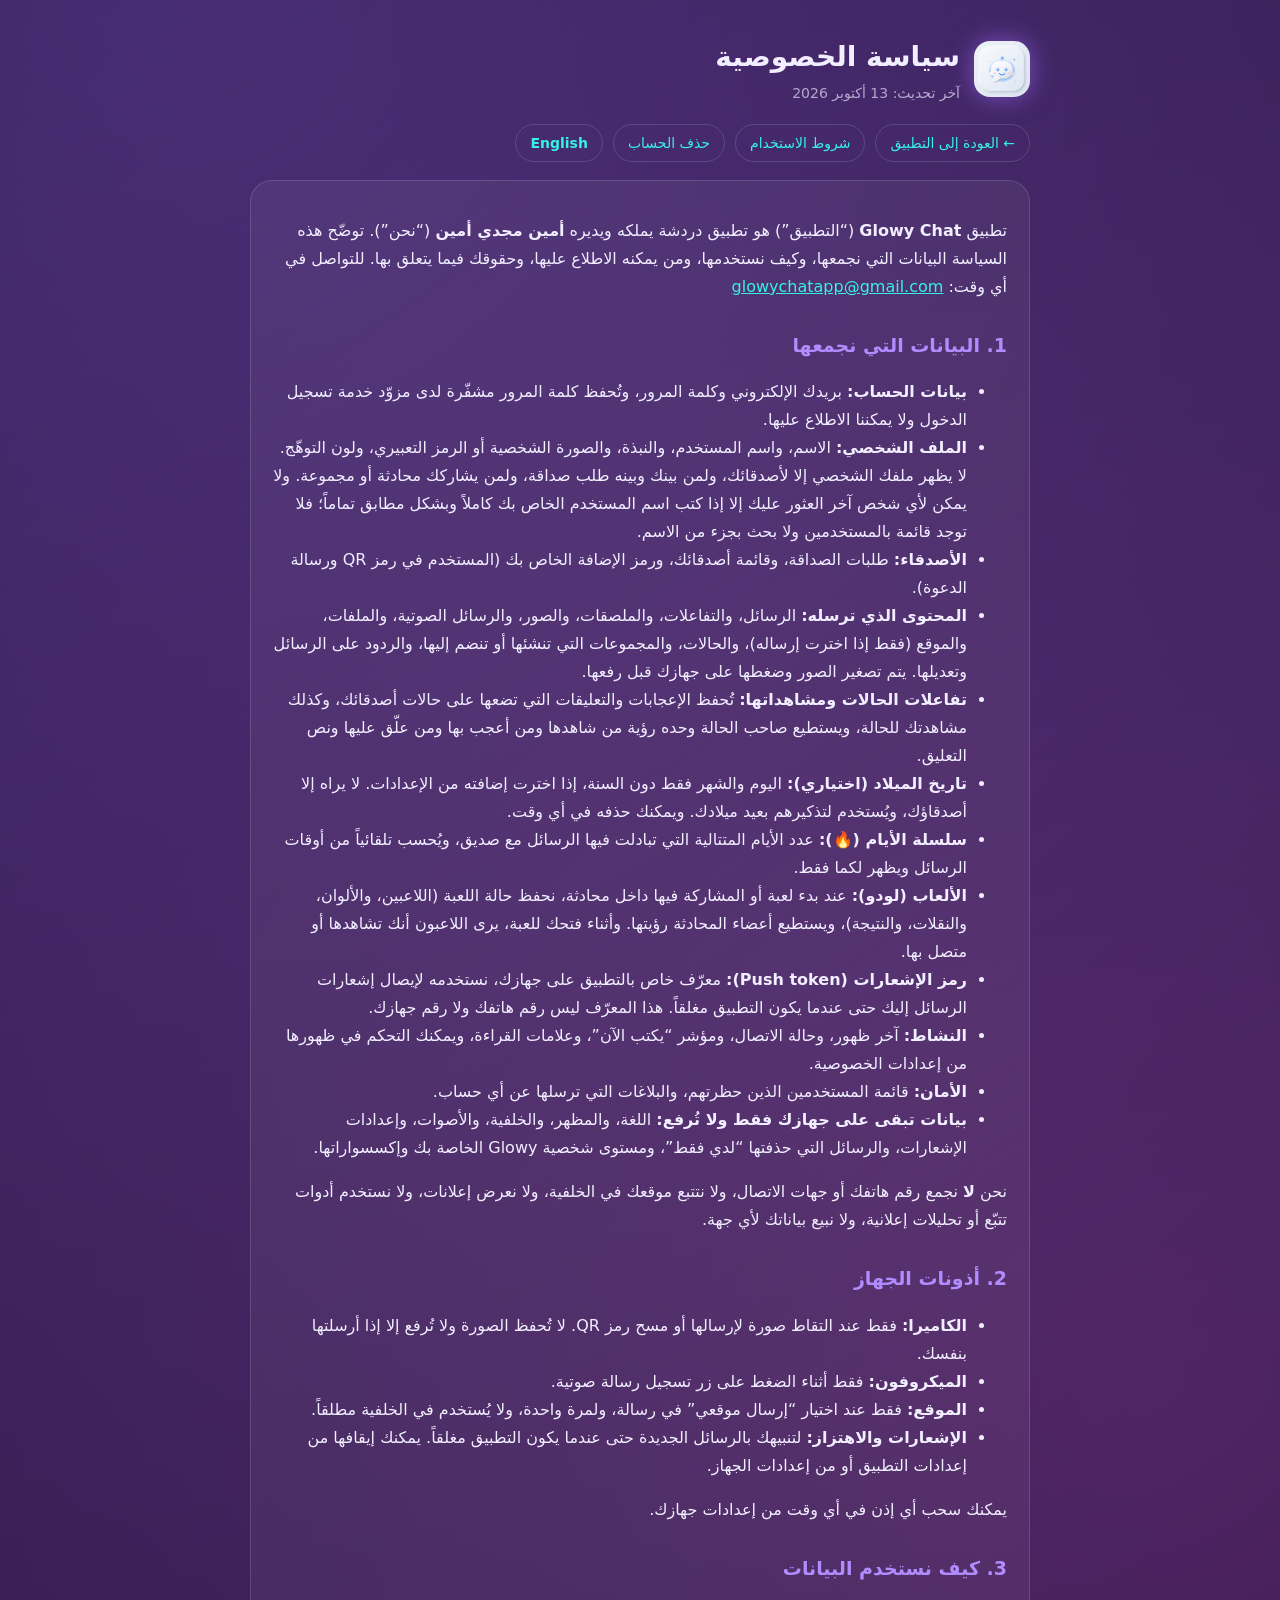
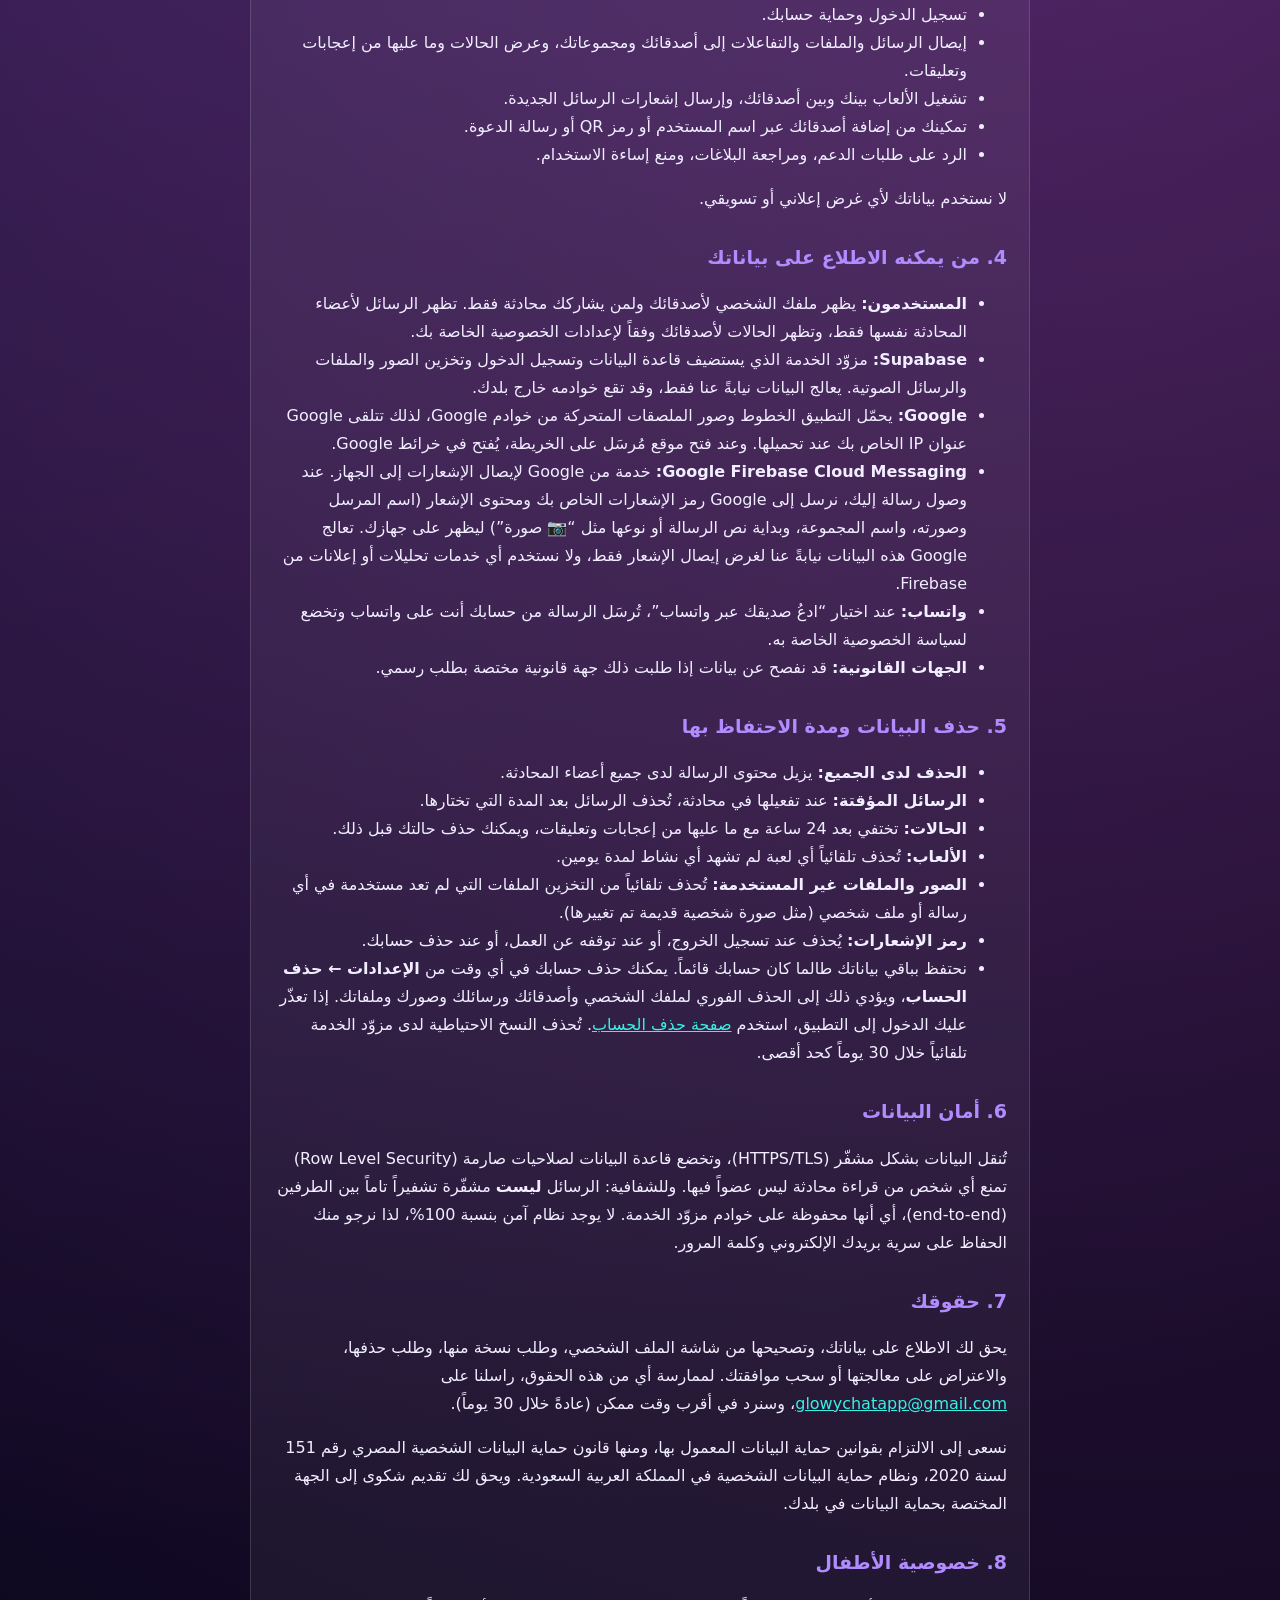
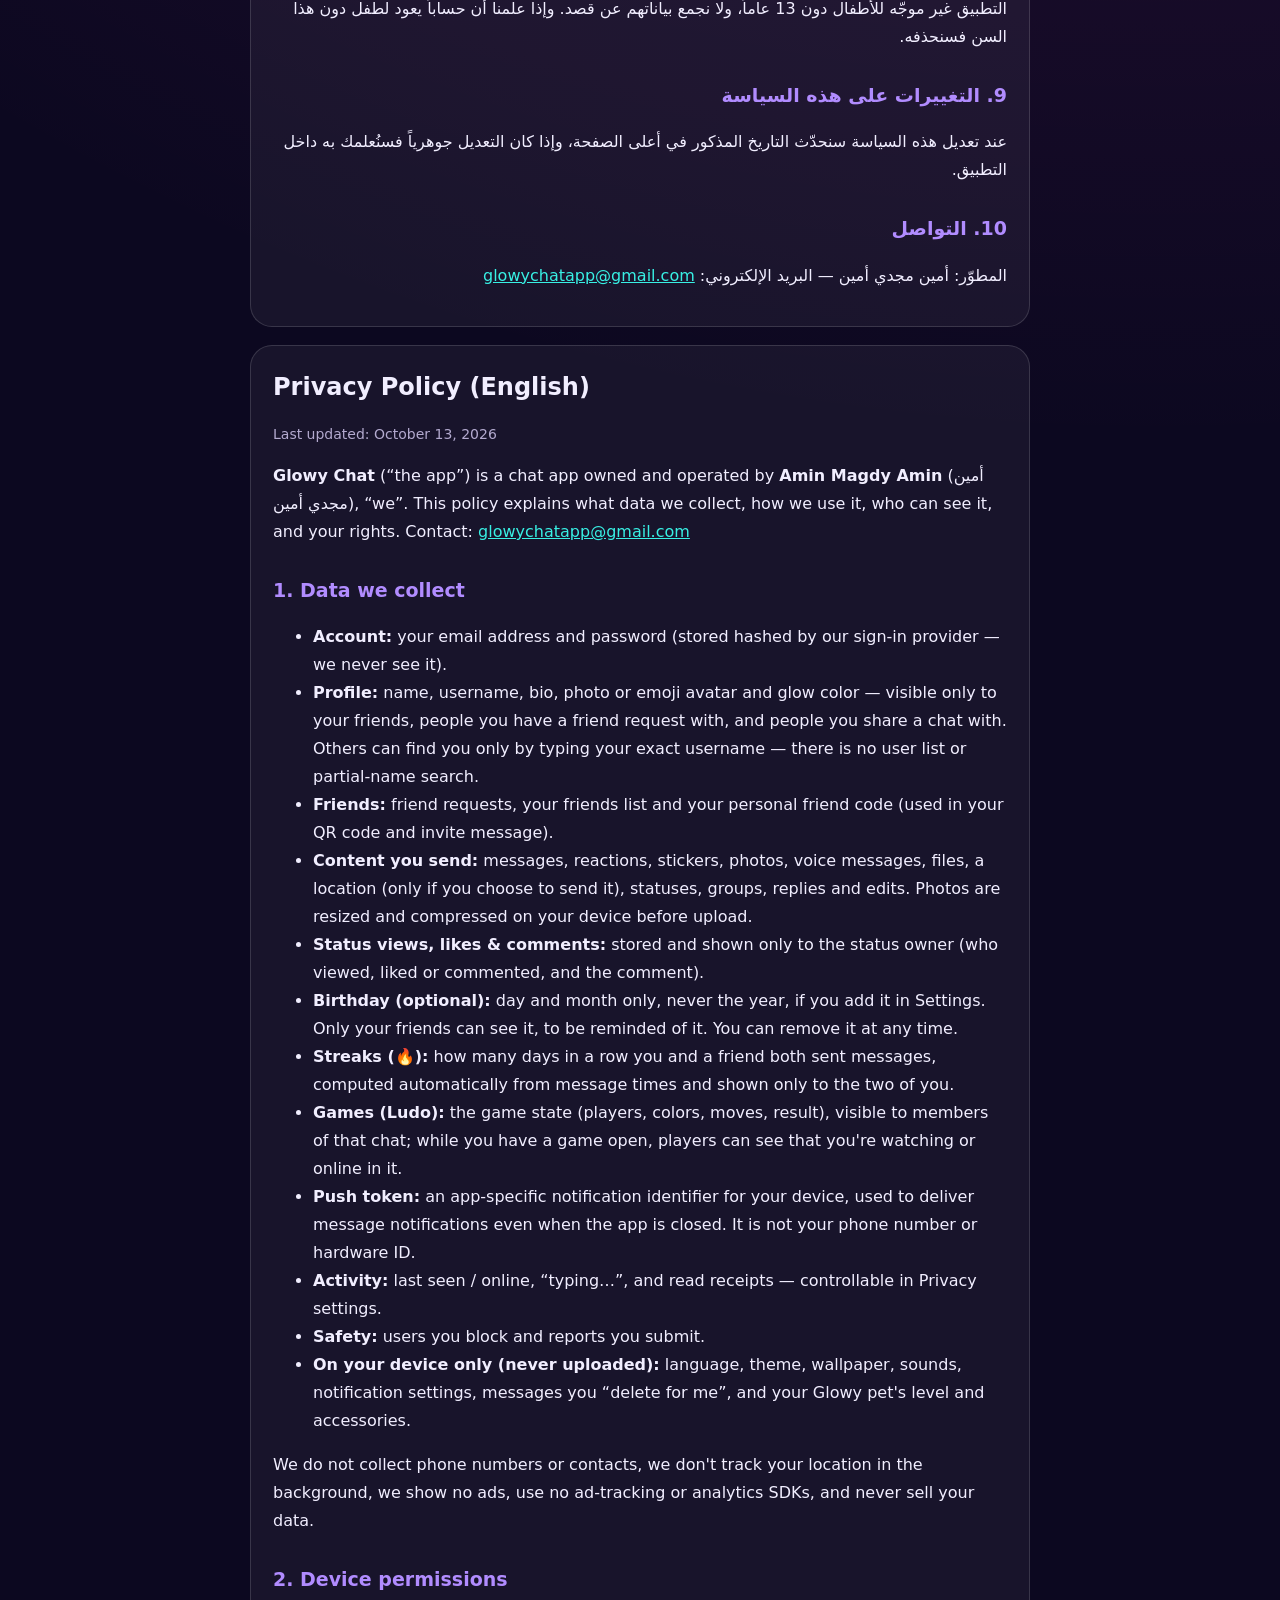
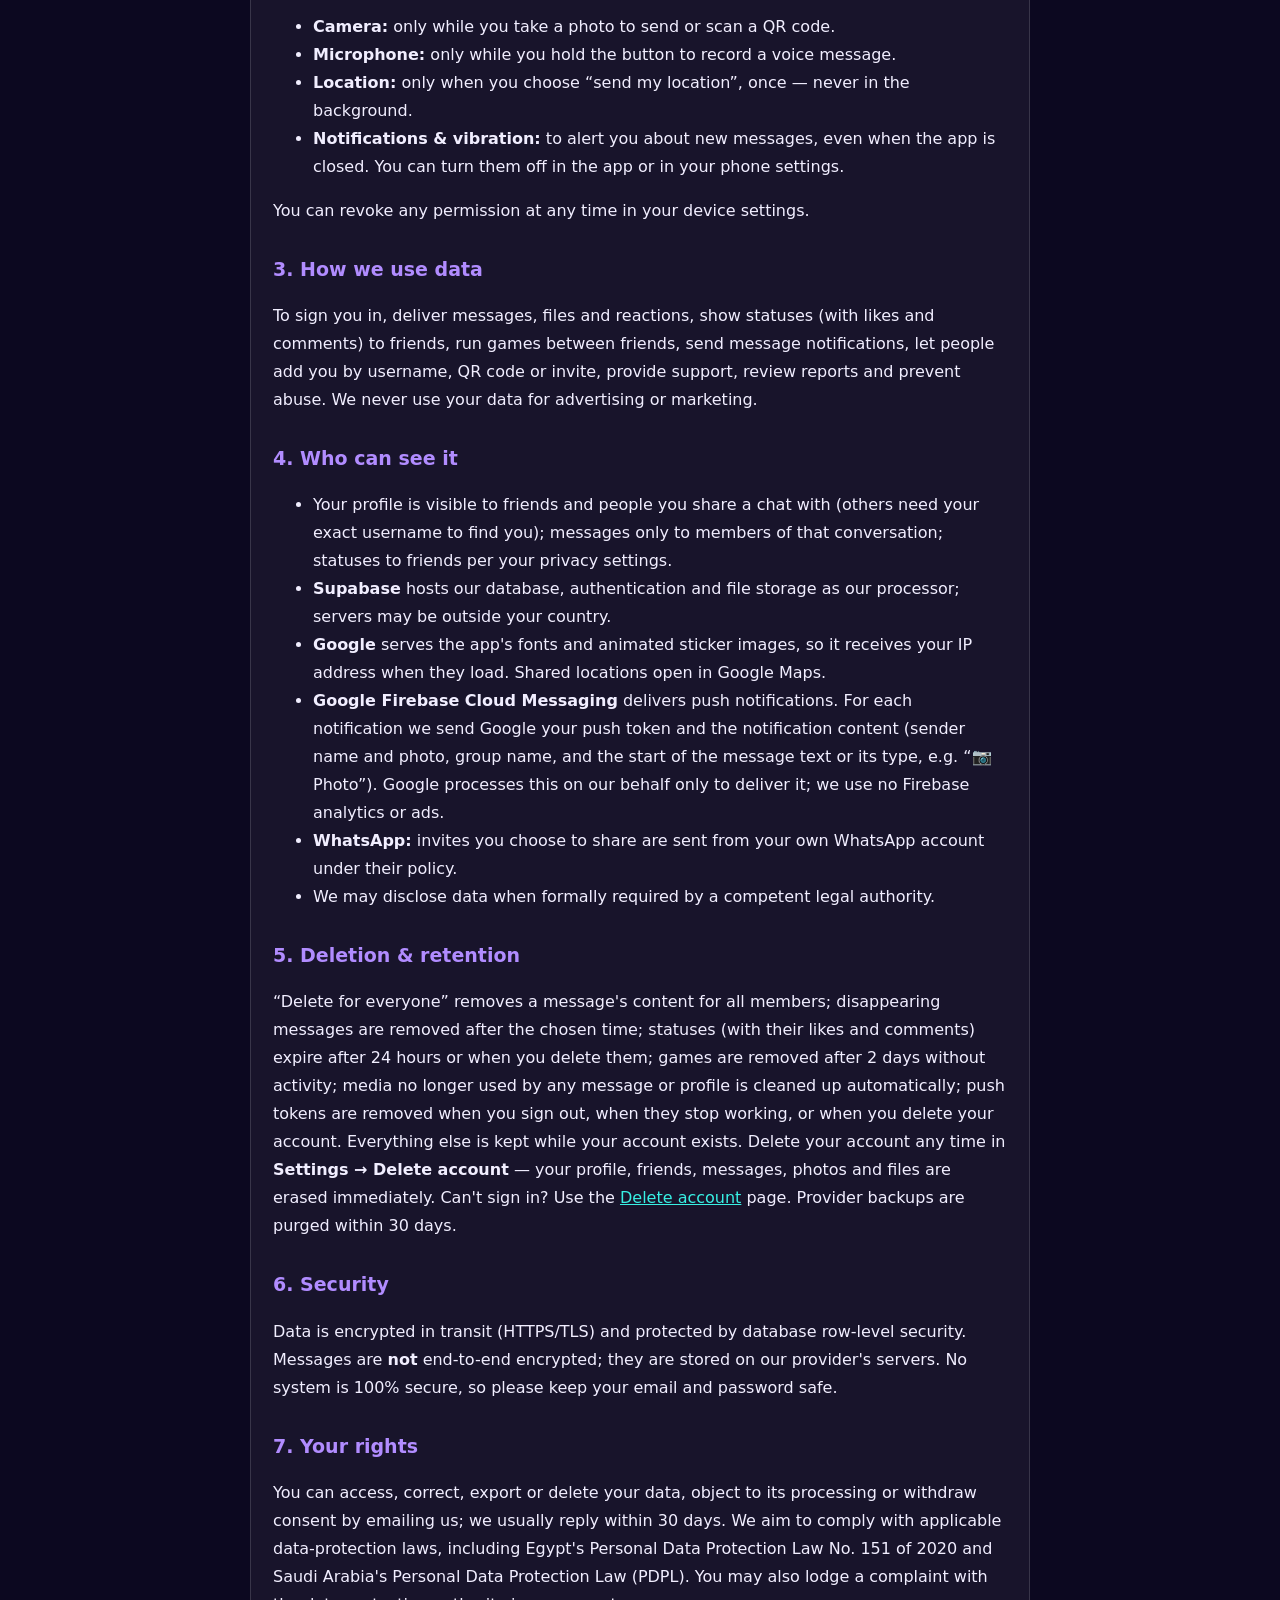
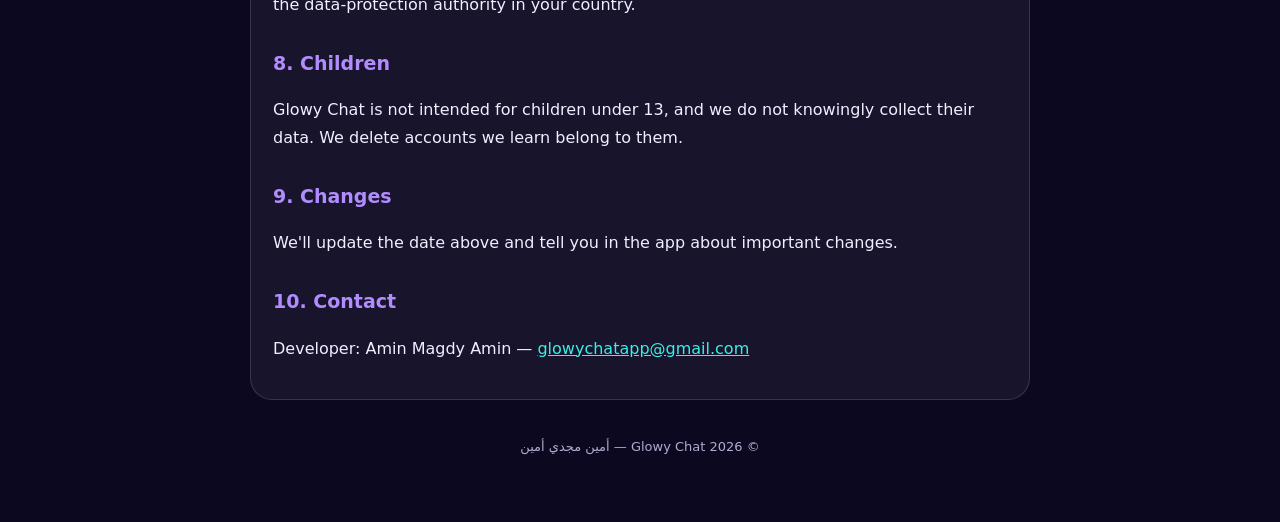
==== privacy.html @ 3355cf98 "Add files via upload" ====
<!doctype html>
<html lang="ar" dir="rtl">
  <head>
    <meta charset="UTF-8" />
    <meta name="viewport" content="width=device-width, initial-scale=1" />
    <title>سياسة الخصوصية — Glowy Chat</title>
    <link rel="icon" type="image/png" href="favicon-64.png" />
    <link rel="stylesheet" href="legal.css" />
  </head>
  <body>
    <main>
      <header>
        <img src="glowy-icon-192.png" alt="Glowy Chat" />
        <div>
          <h1>سياسة الخصوصية</h1>
          <div class="muted">آخر تحديث: 13 أكتوبر 2026</div>
        </div>
      </header>
      <nav>
        <a href="index.html">← العودة إلى التطبيق</a>
        <a href="terms.html">شروط الاستخدام</a>
        <a href="delete-account.html">حذف الحساب</a>
        <a class="lang-switch" href="#english">English</a>
      </nav>

      <section>
        <p>
          تطبيق <strong>Glowy Chat</strong> (“التطبيق”) هو تطبيق دردشة يملكه ويديره <strong>أمين مجدي أمين</strong> (“نحن”).
          توضّح هذه السياسة البيانات التي نجمعها، وكيف نستخدمها، ومن يمكنه الاطلاع عليها، وحقوقك فيما يتعلق بها.
          للتواصل في أي وقت: <a href="mailto:glowychatapp@gmail.com">glowychatapp@gmail.com</a>
        </p>

        <h2>1. البيانات التي نجمعها</h2>
        <ul>
          <li><strong>بيانات الحساب:</strong> بريدك الإلكتروني وكلمة المرور، وتُحفظ كلمة المرور مشفّرة لدى مزوّد خدمة تسجيل الدخول ولا يمكننا الاطلاع عليها.</li>
          <li>
            <strong>الملف الشخصي:</strong> الاسم، واسم المستخدم، والنبذة، والصورة الشخصية أو الرمز التعبيري، ولون التوهّج.
            لا يظهر ملفك الشخصي إلا لأصدقائك، ولمن بينك وبينه طلب صداقة، ولمن يشاركك محادثة أو مجموعة.
            ولا يمكن لأي شخص آخر العثور عليك إلا إذا كتب اسم المستخدم الخاص بك كاملاً وبشكل مطابق تماماً؛ فلا توجد قائمة بالمستخدمين ولا بحث بجزء من الاسم.
          </li>
          <li><strong>الأصدقاء:</strong> طلبات الصداقة، وقائمة أصدقائك، ورمز الإضافة الخاص بك (المستخدم في رمز QR ورسالة الدعوة).</li>
          <li>
            <strong>المحتوى الذي ترسله:</strong> الرسائل، والتفاعلات، والملصقات، والصور، والرسائل الصوتية، والملفات، والموقع (فقط إذا اخترت إرساله)،
            والحالات، والمجموعات التي تنشئها أو تنضم إليها، والردود على الرسائل وتعديلها. يتم تصغير الصور وضغطها على جهازك قبل رفعها.
          </li>
          <li><strong>تفاعلات الحالات ومشاهداتها:</strong> تُحفظ الإعجابات والتعليقات التي تضعها على حالات أصدقائك، وكذلك مشاهدتك للحالة، ويستطيع صاحب الحالة وحده رؤية من شاهدها ومن أعجب بها ومن علّق عليها ونص التعليق.</li>
          <li><strong>تاريخ الميلاد (اختياري):</strong> اليوم والشهر فقط دون السنة، إذا اخترت إضافته من الإعدادات. لا يراه إلا أصدقاؤك، ويُستخدم لتذكيرهم بعيد ميلادك. ويمكنك حذفه في أي وقت.</li>
          <li><strong>سلسلة الأيام (🔥):</strong> عدد الأيام المتتالية التي تبادلت فيها الرسائل مع صديق، ويُحسب تلقائياً من أوقات الرسائل ويظهر لكما فقط.</li>
          <li>
            <strong>الألعاب (لودو):</strong> عند بدء لعبة أو المشاركة فيها داخل محادثة، نحفظ حالة اللعبة (اللاعبين، والألوان، والنقلات، والنتيجة)، ويستطيع أعضاء المحادثة رؤيتها.
            وأثناء فتحك للعبة، يرى اللاعبون أنك تشاهدها أو متصل بها.
          </li>
          <li><strong>رمز الإشعارات (Push token):</strong> معرّف خاص بالتطبيق على جهازك، نستخدمه لإيصال إشعارات الرسائل إليك حتى عندما يكون التطبيق مغلقاً. هذا المعرّف ليس رقم هاتفك ولا رقم جهازك.</li>
          <li><strong>النشاط:</strong> آخر ظهور، وحالة الاتصال، ومؤشر “يكتب الآن”، وعلامات القراءة، ويمكنك التحكم في ظهورها من إعدادات الخصوصية.</li>
          <li><strong>الأمان:</strong> قائمة المستخدمين الذين حظرتهم، والبلاغات التي ترسلها عن أي حساب.</li>
          <li><strong>بيانات تبقى على جهازك فقط ولا تُرفع:</strong> اللغة، والمظهر، والخلفية، والأصوات، وإعدادات الإشعارات، والرسائل التي حذفتها “لدي فقط”، ومستوى شخصية Glowy الخاصة بك وإكسسواراتها.</li>
        </ul>
        <p>
          نحن <strong>لا</strong> نجمع رقم هاتفك أو جهات الاتصال، ولا نتتبع موقعك في الخلفية، ولا نعرض إعلانات،
          ولا نستخدم أدوات تتبّع أو تحليلات إعلانية، ولا نبيع بياناتك لأي جهة.
        </p>

        <h2>2. أذونات الجهاز</h2>
        <ul>
          <li><strong>الكاميرا:</strong> فقط عند التقاط صورة لإرسالها أو مسح رمز QR. لا تُحفظ الصورة ولا تُرفع إلا إذا أرسلتها بنفسك.</li>
          <li><strong>الميكروفون:</strong> فقط أثناء الضغط على زر تسجيل رسالة صوتية.</li>
          <li><strong>الموقع:</strong> فقط عند اختيار “إرسال موقعي” في رسالة، ولمرة واحدة، ولا يُستخدم في الخلفية مطلقاً.</li>
          <li><strong>الإشعارات والاهتزاز:</strong> لتنبيهك بالرسائل الجديدة حتى عندما يكون التطبيق مغلقاً. يمكنك إيقافها من إعدادات التطبيق أو من إعدادات الجهاز.</li>
        </ul>
        <p>يمكنك سحب أي إذن في أي وقت من إعدادات جهازك.</p>

        <h2>3. كيف نستخدم البيانات</h2>
        <ul>
          <li>تسجيل الدخول وحماية حسابك.</li>
          <li>إيصال الرسائل والملفات والتفاعلات إلى أصدقائك ومجموعاتك، وعرض الحالات وما عليها من إعجابات وتعليقات.</li>
          <li>تشغيل الألعاب بينك وبين أصدقائك، وإرسال إشعارات الرسائل الجديدة.</li>
          <li>تمكينك من إضافة أصدقائك عبر اسم المستخدم أو رمز QR أو رسالة الدعوة.</li>
          <li>الرد على طلبات الدعم، ومراجعة البلاغات، ومنع إساءة الاستخدام.</li>
        </ul>
        <p>لا نستخدم بياناتك لأي غرض إعلاني أو تسويقي.</p>

        <h2>4. من يمكنه الاطلاع على بياناتك</h2>
        <ul>
          <li>
            <strong>المستخدمون:</strong> يظهر ملفك الشخصي لأصدقائك ولمن يشاركك محادثة فقط. تظهر الرسائل لأعضاء المحادثة نفسها فقط،
            وتظهر الحالات لأصدقائك وفقاً لإعدادات الخصوصية الخاصة بك.
          </li>
          <li>
            <strong>Supabase:</strong> مزوّد الخدمة الذي يستضيف قاعدة البيانات وتسجيل الدخول وتخزين الصور والملفات والرسائل الصوتية.
            يعالج البيانات نيابةً عنا فقط، وقد تقع خوادمه خارج بلدك.
          </li>
          <li>
            <strong>Google:</strong> يحمّل التطبيق الخطوط وصور الملصقات المتحركة من خوادم Google، لذلك تتلقى Google عنوان IP الخاص بك عند تحميلها.
            وعند فتح موقع مُرسَل على الخريطة، يُفتح في خرائط Google.
          </li>
          <li>
            <strong>Google Firebase Cloud Messaging:</strong> خدمة من Google لإيصال الإشعارات إلى الجهاز.
            عند وصول رسالة إليك، نرسل إلى Google رمز الإشعارات الخاص بك ومحتوى الإشعار (اسم المرسل وصورته، واسم المجموعة، وبداية نص الرسالة أو نوعها مثل “📷 صورة”) ليظهر على جهازك.
            تعالج Google هذه البيانات نيابةً عنا لغرض إيصال الإشعار فقط، ولا نستخدم أي خدمات تحليلات أو إعلانات من Firebase.
          </li>
          <li><strong>واتساب:</strong> عند اختيار “ادعُ صديقك عبر واتساب”، تُرسَل الرسالة من حسابك أنت على واتساب وتخضع لسياسة الخصوصية الخاصة به.</li>
          <li><strong>الجهات القانونية:</strong> قد نفصح عن بيانات إذا طلبت ذلك جهة قانونية مختصة بطلب رسمي.</li>
        </ul>

        <h2>5. حذف البيانات ومدة الاحتفاظ بها</h2>
        <ul>
          <li><strong>الحذف لدى الجميع:</strong> يزيل محتوى الرسالة لدى جميع أعضاء المحادثة.</li>
          <li><strong>الرسائل المؤقتة:</strong> عند تفعيلها في محادثة، تُحذف الرسائل بعد المدة التي تختارها.</li>
          <li><strong>الحالات:</strong> تختفي بعد 24 ساعة مع ما عليها من إعجابات وتعليقات، ويمكنك حذف حالتك قبل ذلك.</li>
          <li><strong>الألعاب:</strong> تُحذف تلقائياً أي لعبة لم تشهد أي نشاط لمدة يومين.</li>
          <li><strong>الصور والملفات غير المستخدمة:</strong> تُحذف تلقائياً من التخزين الملفات التي لم تعد مستخدمة في أي رسالة أو ملف شخصي (مثل صورة شخصية قديمة تم تغييرها).</li>
          <li><strong>رمز الإشعارات:</strong> يُحذف عند تسجيل الخروج، أو عند توقفه عن العمل، أو عند حذف حسابك.</li>
          <li>
            نحتفظ بباقي بياناتك طالما كان حسابك قائماً. يمكنك حذف حسابك في أي وقت من
            <strong>الإعدادات ← حذف الحساب</strong>، ويؤدي ذلك إلى الحذف الفوري لملفك الشخصي وأصدقائك ورسائلك وصورك وملفاتك.
            إذا تعذّر عليك الدخول إلى التطبيق، استخدم <a href="delete-account.html">صفحة حذف الحساب</a>.
            تُحذف النسخ الاحتياطية لدى مزوّد الخدمة تلقائياً خلال 30 يوماً كحد أقصى.
          </li>
        </ul>

        <h2>6. أمان البيانات</h2>
        <p>
          تُنقل البيانات بشكل مشفّر (HTTPS/TLS)، وتخضع قاعدة البيانات لصلاحيات صارمة (Row Level Security) تمنع أي شخص من قراءة محادثة ليس عضواً فيها.
          وللشفافية: الرسائل <strong>ليست</strong> مشفّرة تشفيراً تاماً بين الطرفين (end-to-end)، أي أنها محفوظة على خوادم مزوّد الخدمة.
          لا يوجد نظام آمن بنسبة 100%، لذا نرجو منك الحفاظ على سرية بريدك الإلكتروني وكلمة المرور.
        </p>

        <h2>7. حقوقك</h2>
        <p>
          يحق لك الاطلاع على بياناتك، وتصحيحها من شاشة الملف الشخصي، وطلب نسخة منها، وطلب حذفها، والاعتراض على معالجتها أو سحب موافقتك.
          لممارسة أي من هذه الحقوق، راسلنا على <a href="mailto:glowychatapp@gmail.com">glowychatapp@gmail.com</a>، وسنرد في أقرب وقت ممكن (عادةً خلال 30 يوماً).
        </p>
        <p>
          نسعى إلى الالتزام بقوانين حماية البيانات المعمول بها، ومنها قانون حماية البيانات الشخصية المصري رقم 151 لسنة 2020،
          ونظام حماية البيانات الشخصية في المملكة العربية السعودية. ويحق لك تقديم شكوى إلى الجهة المختصة بحماية البيانات في بلدك.
        </p>

        <h2>8. خصوصية الأطفال</h2>
        <p>التطبيق غير موجّه للأطفال دون 13 عاماً، ولا نجمع بياناتهم عن قصد. وإذا علمنا أن حساباً يعود لطفل دون هذا السن فسنحذفه.</p>

        <h2>9. التغييرات على هذه السياسة</h2>
        <p>عند تعديل هذه السياسة سنحدّث التاريخ المذكور في أعلى الصفحة، وإذا كان التعديل جوهرياً فسنُعلمك به داخل التطبيق.</p>

        <h2>10. التواصل</h2>
        <p>
          المطوّر: أمين مجدي أمين — البريد الإلكتروني:
          <a href="mailto:glowychatapp@gmail.com">glowychatapp@gmail.com</a>
        </p>
      </section>

      <section id="english" dir="ltr" lang="en">
        <h1 style="font-size: 24px">Privacy Policy (English)</h1>
        <p class="muted">Last updated: October 13, 2026</p>
        <p>
          <strong>Glowy Chat</strong> (“the app”) is a chat app owned and operated by <strong>Amin Magdy Amin</strong> (أمين مجدي أمين), “we”.
          This policy explains what data we collect, how we use it, who can see it, and your rights.
          Contact: <a href="mailto:glowychatapp@gmail.com">glowychatapp@gmail.com</a>
        </p>

        <h2>1. Data we collect</h2>
        <ul>
          <li><strong>Account:</strong> your email address and password (stored hashed by our sign-in provider — we never see it).</li>
          <li><strong>Profile:</strong> name, username, bio, photo or emoji avatar and glow color — visible only to your friends, people you have a friend request with, and people you share a chat with. Others can find you only by typing your exact username — there is no user list or partial-name search.</li>
          <li><strong>Friends:</strong> friend requests, your friends list and your personal friend code (used in your QR code and invite message).</li>
          <li><strong>Content you send:</strong> messages, reactions, stickers, photos, voice messages, files, a location (only if you choose to send it), statuses, groups, replies and edits. Photos are resized and compressed on your device before upload.</li>
          <li><strong>Status views, likes &amp; comments:</strong> stored and shown only to the status owner (who viewed, liked or commented, and the comment).</li>
          <li><strong>Birthday (optional):</strong> day and month only, never the year, if you add it in Settings. Only your friends can see it, to be reminded of it. You can remove it at any time.</li>
          <li><strong>Streaks (🔥):</strong> how many days in a row you and a friend both sent messages, computed automatically from message times and shown only to the two of you.</li>
          <li><strong>Games (Ludo):</strong> the game state (players, colors, moves, result), visible to members of that chat; while you have a game open, players can see that you're watching or online in it.</li>
          <li><strong>Push token:</strong> an app-specific notification identifier for your device, used to deliver message notifications even when the app is closed. It is not your phone number or hardware ID.</li>
          <li><strong>Activity:</strong> last seen / online, “typing…”, and read receipts — controllable in Privacy settings.</li>
          <li><strong>Safety:</strong> users you block and reports you submit.</li>
          <li><strong>On your device only (never uploaded):</strong> language, theme, wallpaper, sounds, notification settings, messages you “delete for me”, and your Glowy pet's level and accessories.</li>
        </ul>
        <p>We do not collect phone numbers or contacts, we don't track your location in the background, we show no ads, use no ad-tracking or analytics SDKs, and never sell your data.</p>

        <h2>2. Device permissions</h2>
        <ul>
          <li><strong>Camera:</strong> only while you take a photo to send or scan a QR code.</li>
          <li><strong>Microphone:</strong> only while you hold the button to record a voice message.</li>
          <li><strong>Location:</strong> only when you choose “send my location”, once — never in the background.</li>
          <li><strong>Notifications &amp; vibration:</strong> to alert you about new messages, even when the app is closed. You can turn them off in the app or in your phone settings.</li>
        </ul>
        <p>You can revoke any permission at any time in your device settings.</p>

        <h2>3. How we use data</h2>
        <p>To sign you in, deliver messages, files and reactions, show statuses (with likes and comments) to friends, run games between friends, send message notifications, let people add you by username, QR code or invite, provide support, review reports and prevent abuse. We never use your data for advertising or marketing.</p>

        <h2>4. Who can see it</h2>
        <ul>
          <li>Your profile is visible to friends and people you share a chat with (others need your exact username to find you); messages only to members of that conversation; statuses to friends per your privacy settings.</li>
          <li><strong>Supabase</strong> hosts our database, authentication and file storage as our processor; servers may be outside your country.</li>
          <li><strong>Google</strong> serves the app's fonts and animated sticker images, so it receives your IP address when they load. Shared locations open in Google Maps.</li>
          <li><strong>Google Firebase Cloud Messaging</strong> delivers push notifications. For each notification we send Google your push token and the notification content (sender name and photo, group name, and the start of the message text or its type, e.g. “📷 Photo”). Google processes this on our behalf only to deliver it; we use no Firebase analytics or ads.</li>
          <li><strong>WhatsApp:</strong> invites you choose to share are sent from your own WhatsApp account under their policy.</li>
          <li>We may disclose data when formally required by a competent legal authority.</li>
        </ul>

        <h2>5. Deletion &amp; retention</h2>
        <p>
          “Delete for everyone” removes a message's content for all members; disappearing messages are removed after the chosen time;
          statuses (with their likes and comments) expire after 24 hours or when you delete them; games are removed after 2 days without activity;
          media no longer used by any message or profile is cleaned up automatically; push tokens are removed when you sign out, when they stop working, or when you delete your account.
          Everything else is kept while your account exists. Delete your account any time in <strong>Settings → Delete account</strong> — your profile, friends, messages,
          photos and files are erased immediately. Can't sign in? Use the <a href="delete-account.html">Delete account</a> page. Provider backups are purged within 30 days.
        </p>

        <h2>6. Security</h2>
        <p>Data is encrypted in transit (HTTPS/TLS) and protected by database row-level security. Messages are <strong>not</strong> end-to-end encrypted; they are stored on our provider's servers. No system is 100% secure, so please keep your email and password safe.</p>

        <h2>7. Your rights</h2>
        <p>
          You can access, correct, export or delete your data, object to its processing or withdraw consent by emailing us; we usually reply within 30 days.
          We aim to comply with applicable data-protection laws, including Egypt's Personal Data Protection Law No. 151 of 2020 and Saudi Arabia's Personal Data Protection Law (PDPL).
          You may also lodge a complaint with the data-protection authority in your country.
        </p>

        <h2>8. Children</h2>
        <p>Glowy Chat is not intended for children under 13, and we do not knowingly collect their data. We delete accounts we learn belong to them.</p>

        <h2>9. Changes</h2>
        <p>We'll update the date above and tell you in the app about important changes.</p>

        <h2>10. Contact</h2>
        <p>Developer: Amin Magdy Amin — <a href="mailto:glowychatapp@gmail.com">glowychatapp@gmail.com</a></p>
      </section>

      <footer>© 2026 Glowy Chat — أمين مجدي أمين</footer>
    </main>
  </body>
</html>
---- legal.css ----
:root {
  color-scheme: dark;
  --bg: #0c0820;
  --card: rgba(255, 255, 255, 0.05);
  --border: rgba(255, 255, 255, 0.14);
  --text: #f1eeff;
  --muted: #b3aacf;
  --accent: #b18cff;
  --mint: #38f0e4;
}

* {
  box-sizing: border-box;
}

body {
  margin: 0;
  font-family: "Segoe UI", "Tahoma", system-ui, -apple-system, sans-serif;
  line-height: 1.75;
  color: var(--text);
  background: radial-gradient(circle at 15% 0%, rgba(157, 107, 255, 0.35), transparent 45%),
    radial-gradient(circle at 90% 20%, rgba(255, 79, 210, 0.22), transparent 40%), var(--bg);
  min-height: 100vh;
}

main {
  max-width: 820px;
  margin: 0 auto;
  padding: 32px 20px 64px;
}

header {
  display: flex;
  align-items: center;
  gap: 14px;
  margin-bottom: 18px;
}

header img {
  width: 56px;
  height: 56px;
  border-radius: 16px;
  box-shadow: 0 0 24px rgba(157, 107, 255, 0.6);
}

h1 {
  margin: 0;
  font-size: 28px;
}

h2 {
  margin: 28px 0 8px;
  font-size: 19px;
  color: var(--accent);
}

p,
li {
  color: var(--text);
}

.muted {
  color: var(--muted);
  font-size: 14px;
}

section {
  padding: 20px 22px;
  margin: 18px 0;
  border-radius: 22px;
  background: var(--card);
  border: 1px solid var(--border);
}

a {
  color: var(--mint);
}

nav {
  display: flex;
  flex-wrap: wrap;
  gap: 10px;
  margin: 8px 0 18px;
}

nav a {
  padding: 6px 14px;
  border-radius: 999px;
  border: 1px solid var(--border);
  text-decoration: none;
  font-size: 14px;
}

.lang-switch {
  font-weight: 700;
}

.box {
  padding: 14px 16px;
  border-radius: 16px;
  background: rgba(56, 240, 228, 0.07);
  border: 1px dashed rgba(56, 240, 228, 0.4);
}

footer {
  margin-top: 36px;
  text-align: center;
  color: var(--muted);
  font-size: 13px;
}
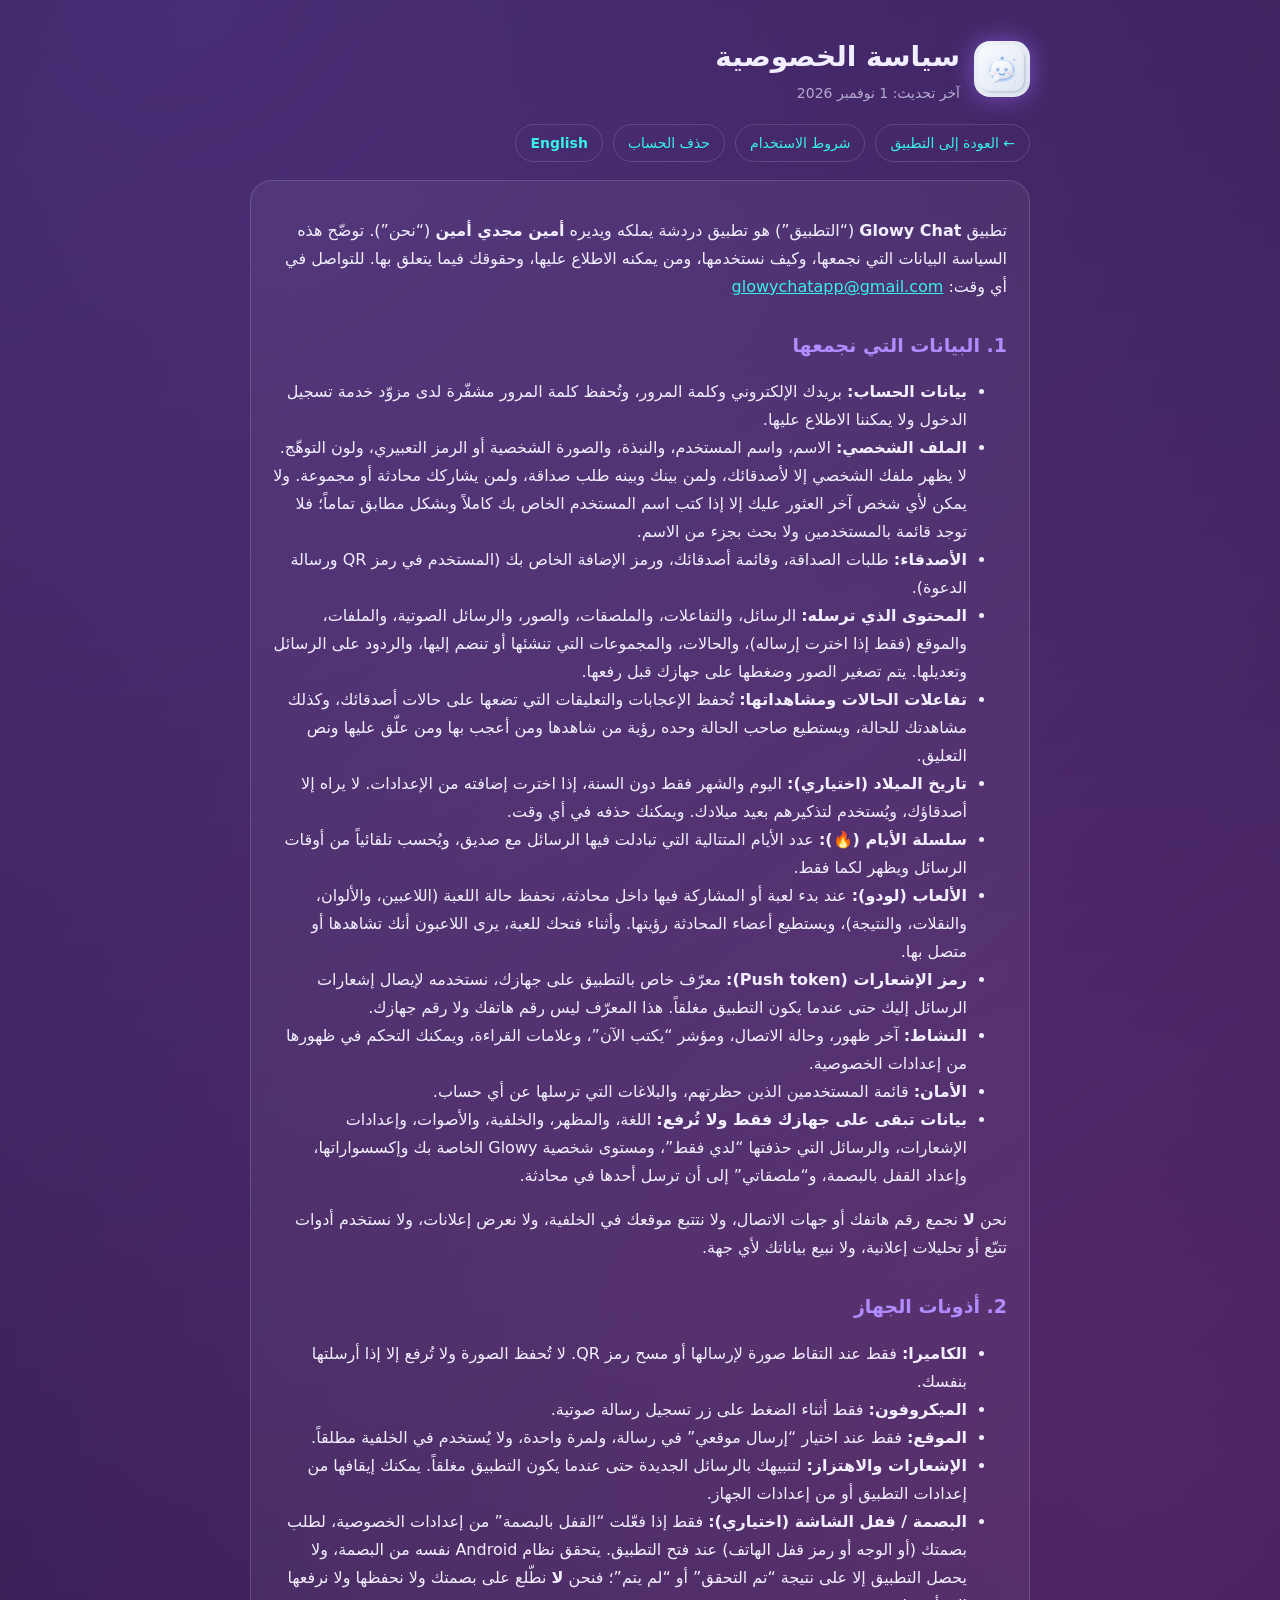
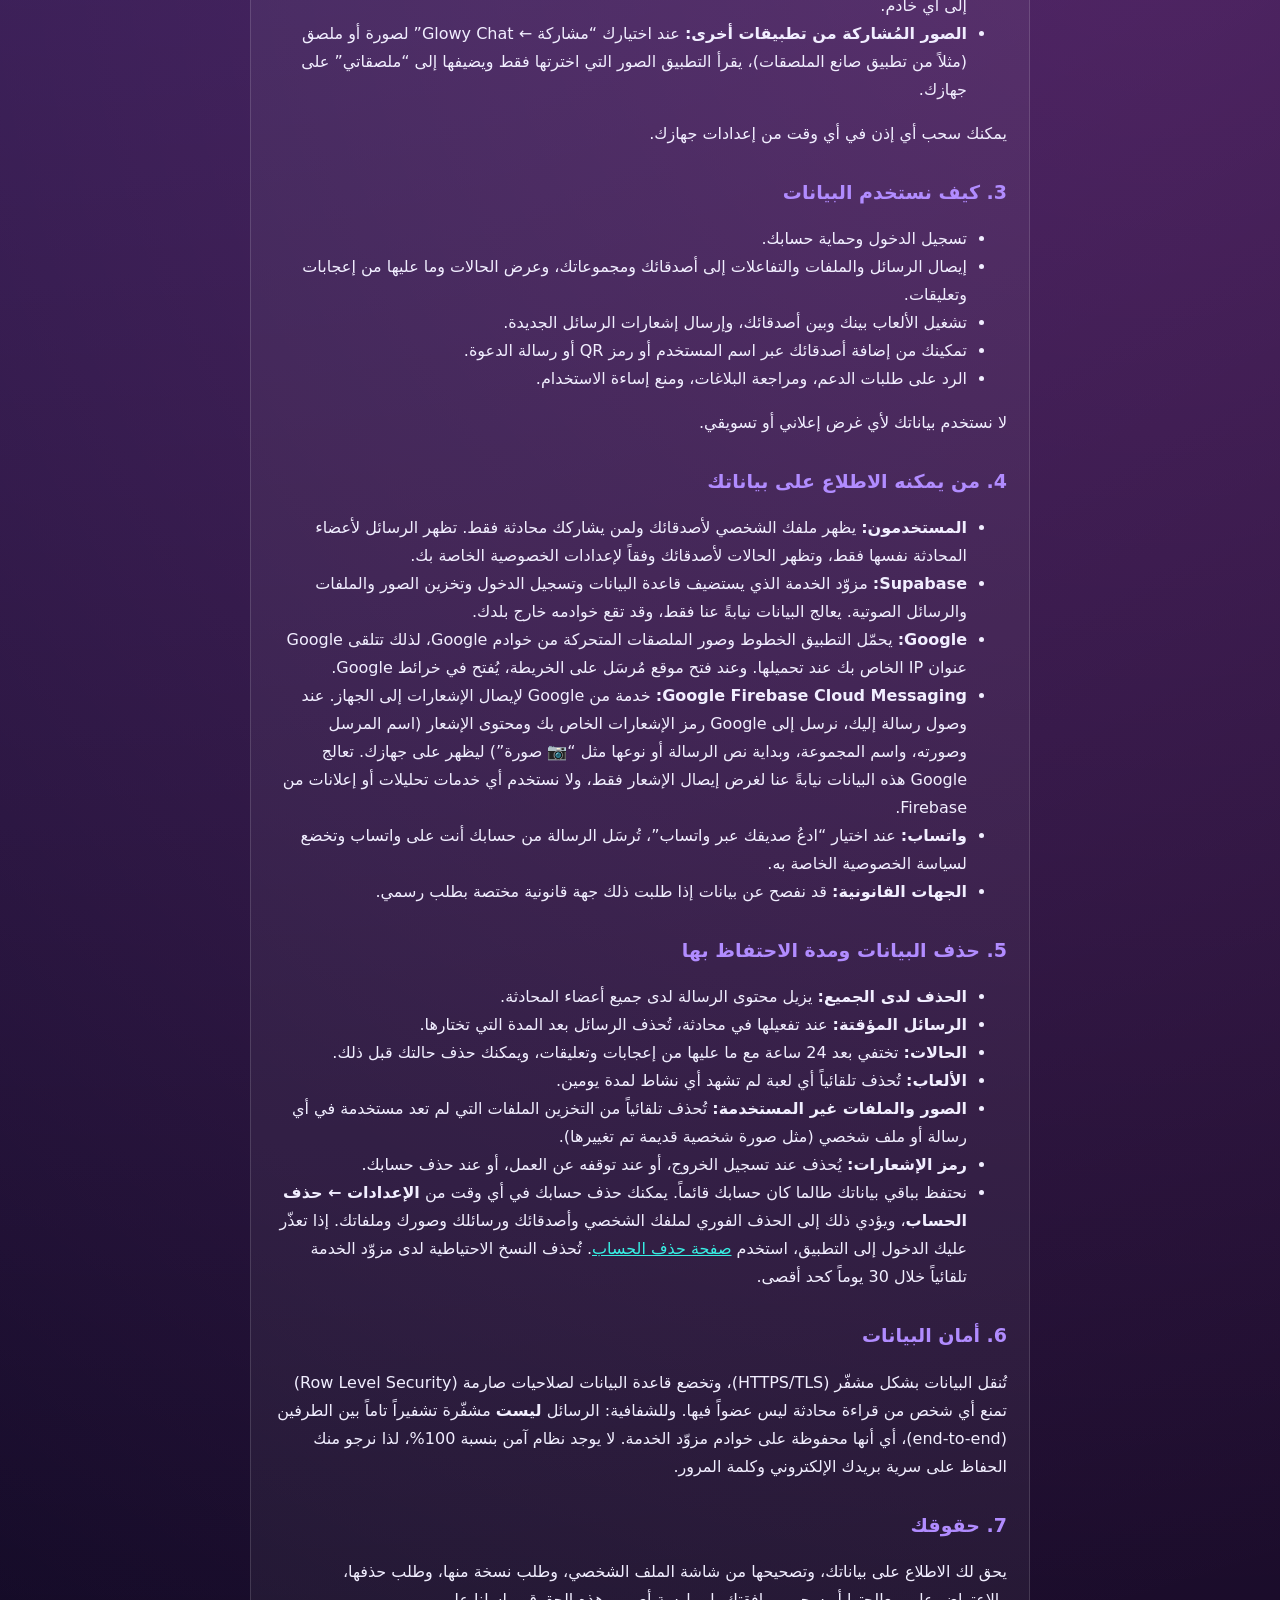
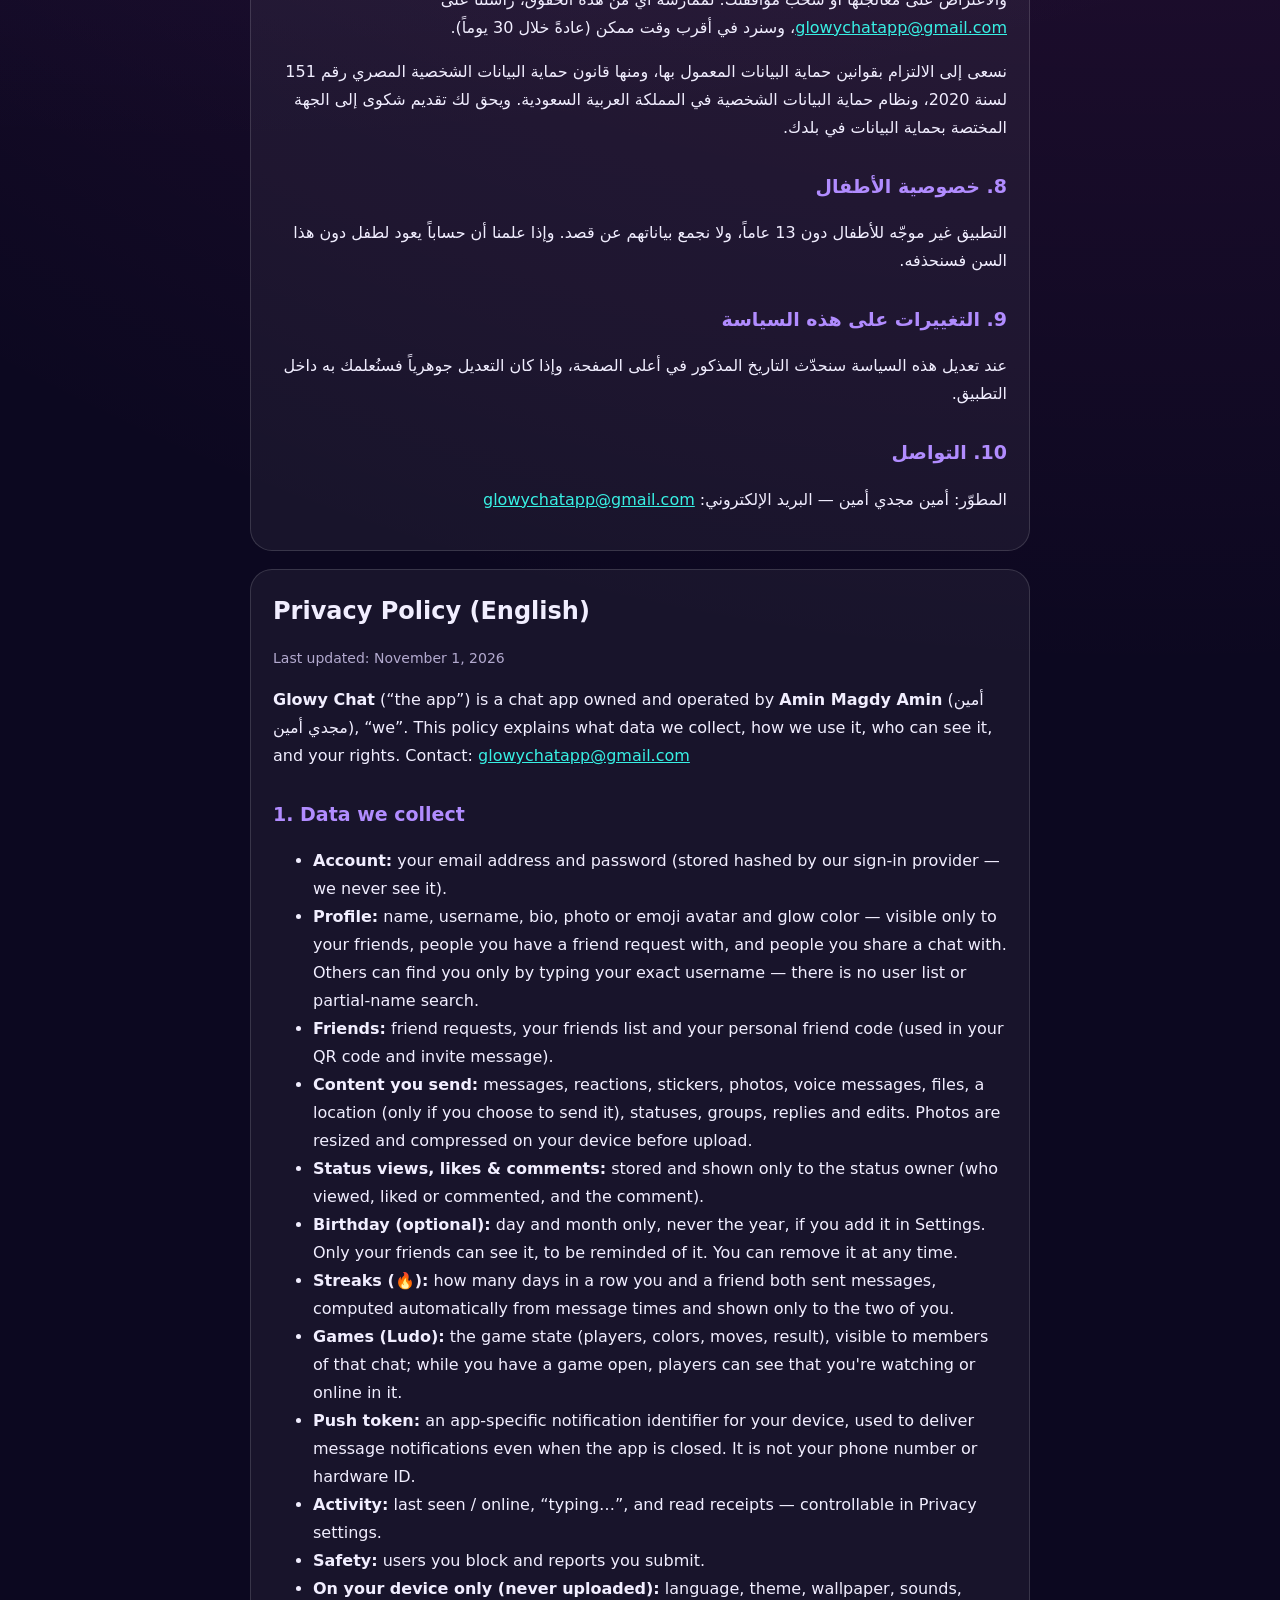
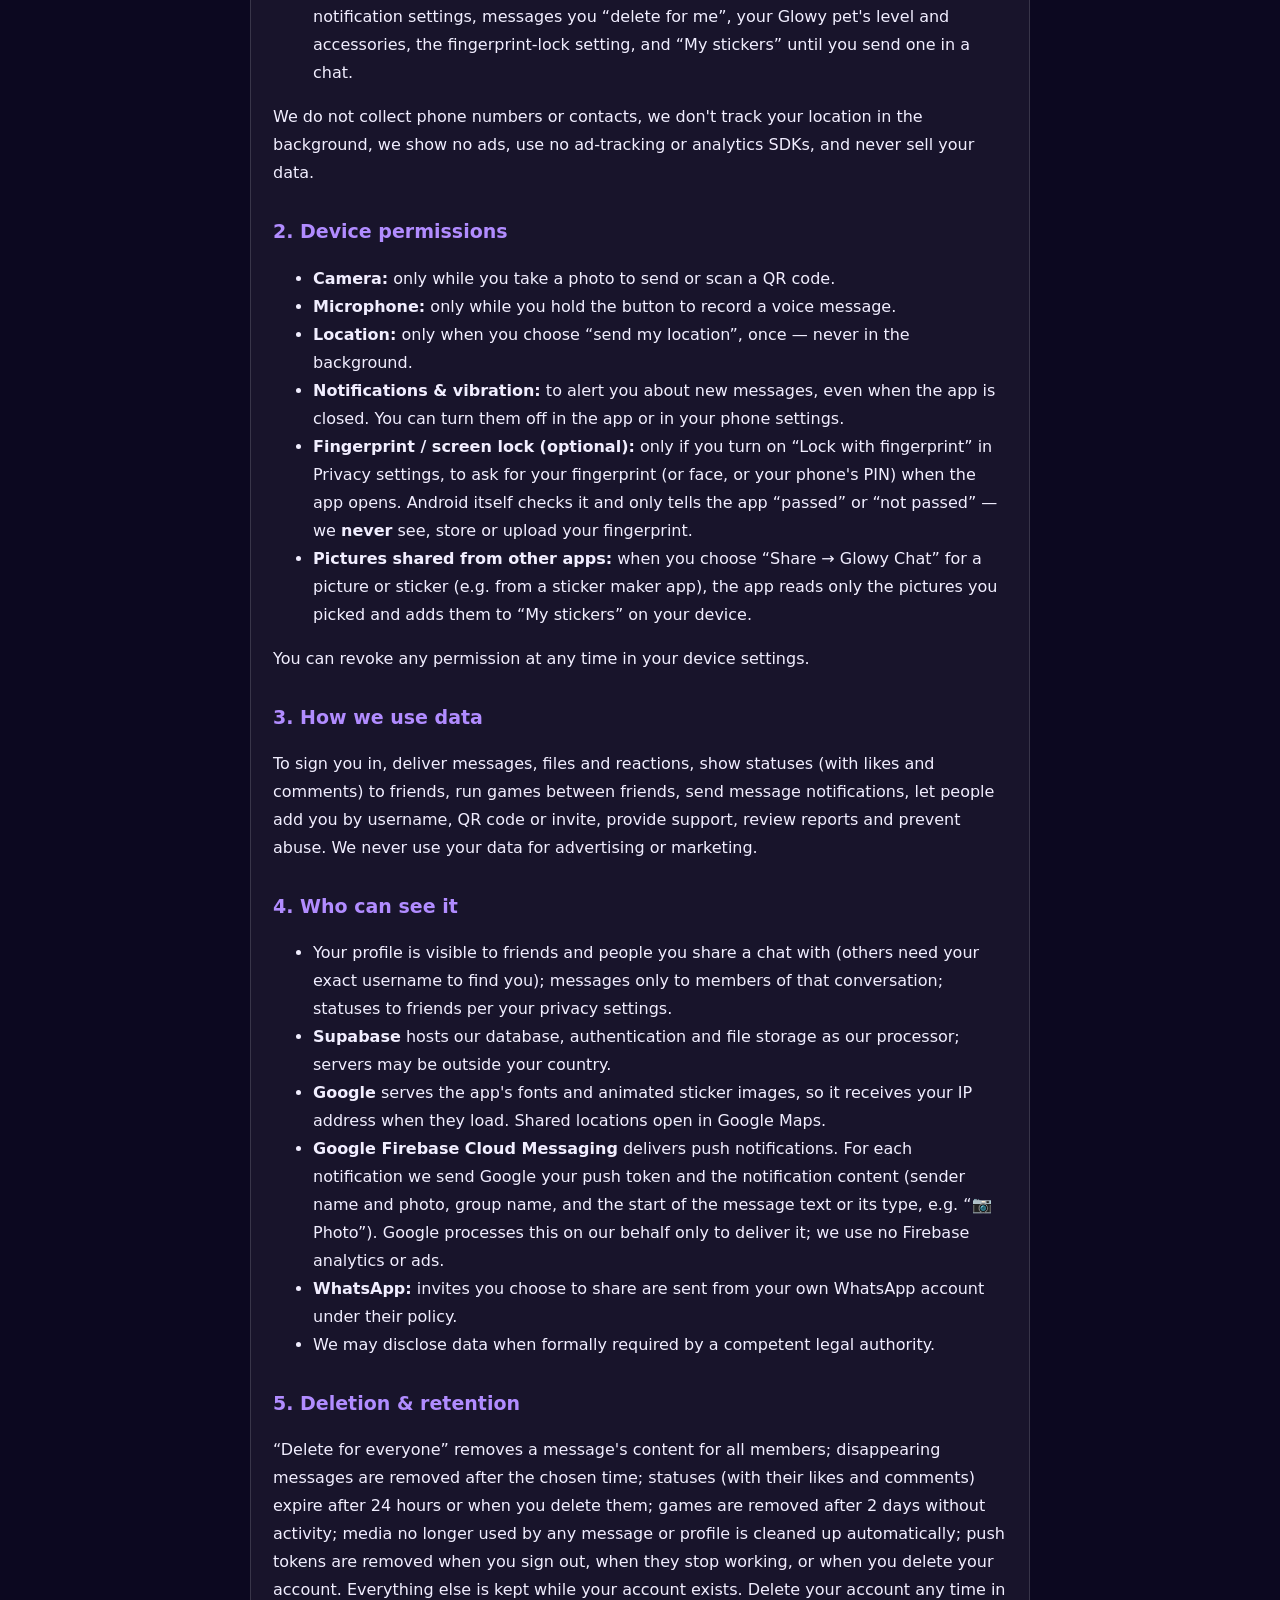
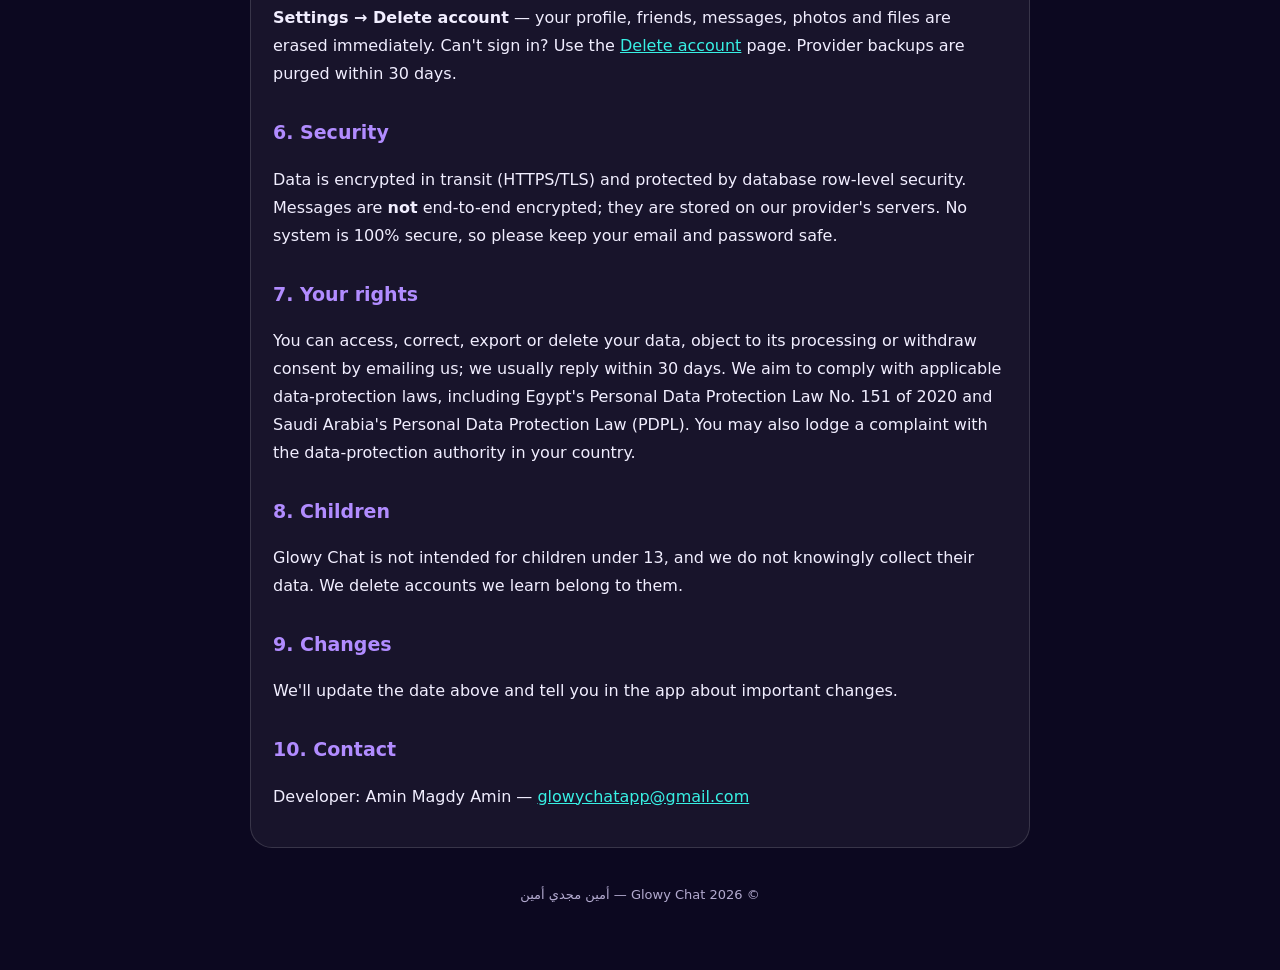
==== commit 039fc6d7: "Privacy policy: fingerprint app lock + shared stickers (Nov 1, 2026)" ====
--- a/privacy.html
+++ b/privacy.html
@@ -13,7 +13,7 @@
         <img src="glowy-icon-192.png" alt="Glowy Chat" />
         <div>
           <h1>سياسة الخصوصية</h1>
-          <div class="muted">آخر تحديث: 13 أكتوبر 2026</div>
+          <div class="muted">آخر تحديث: 1 نوفمبر 2026</div>
         </div>
       </header>
       <nav>
@@ -53,7 +53,7 @@
           <li><strong>رمز الإشعارات (Push token):</strong> معرّف خاص بالتطبيق على جهازك، نستخدمه لإيصال إشعارات الرسائل إليك حتى عندما يكون التطبيق مغلقاً. هذا المعرّف ليس رقم هاتفك ولا رقم جهازك.</li>
           <li><strong>النشاط:</strong> آخر ظهور، وحالة الاتصال، ومؤشر “يكتب الآن”، وعلامات القراءة، ويمكنك التحكم في ظهورها من إعدادات الخصوصية.</li>
           <li><strong>الأمان:</strong> قائمة المستخدمين الذين حظرتهم، والبلاغات التي ترسلها عن أي حساب.</li>
-          <li><strong>بيانات تبقى على جهازك فقط ولا تُرفع:</strong> اللغة، والمظهر، والخلفية، والأصوات، وإعدادات الإشعارات، والرسائل التي حذفتها “لدي فقط”، ومستوى شخصية Glowy الخاصة بك وإكسسواراتها.</li>
+          <li><strong>بيانات تبقى على جهازك فقط ولا تُرفع:</strong> اللغة، والمظهر، والخلفية، والأصوات، وإعدادات الإشعارات، والرسائل التي حذفتها “لدي فقط”، ومستوى شخصية Glowy الخاصة بك وإكسسواراتها، وإعداد القفل بالبصمة، و“ملصقاتي” إلى أن ترسل أحدها في محادثة.</li>
         </ul>
         <p>
           نحن <strong>لا</strong> نجمع رقم هاتفك أو جهات الاتصال، ولا نتتبع موقعك في الخلفية، ولا نعرض إعلانات،
@@ -66,6 +66,8 @@
           <li><strong>الميكروفون:</strong> فقط أثناء الضغط على زر تسجيل رسالة صوتية.</li>
           <li><strong>الموقع:</strong> فقط عند اختيار “إرسال موقعي” في رسالة، ولمرة واحدة، ولا يُستخدم في الخلفية مطلقاً.</li>
           <li><strong>الإشعارات والاهتزاز:</strong> لتنبيهك بالرسائل الجديدة حتى عندما يكون التطبيق مغلقاً. يمكنك إيقافها من إعدادات التطبيق أو من إعدادات الجهاز.</li>
+          <li><strong>البصمة / قفل الشاشة (اختياري):</strong> فقط إذا فعّلت “القفل بالبصمة” من إعدادات الخصوصية، لطلب بصمتك (أو الوجه أو رمز قفل الهاتف) عند فتح التطبيق. يتحقق نظام Android نفسه من البصمة، ولا يحصل التطبيق إلا على نتيجة “تم التحقق” أو “لم يتم”؛ فنحن <strong>لا</strong> نطّلع على بصمتك ولا نحفظها ولا نرفعها إلى أي خادم.</li>
+          <li><strong>الصور المُشاركة من تطبيقات أخرى:</strong> عند اختيارك “مشاركة ← Glowy Chat” لصورة أو ملصق (مثلاً من تطبيق صانع الملصقات)، يقرأ التطبيق الصور التي اخترتها فقط ويضيفها إلى “ملصقاتي” على جهازك.</li>
         </ul>
         <p>يمكنك سحب أي إذن في أي وقت من إعدادات جهازك.</p>
 
@@ -150,7 +152,7 @@
 
       <section id="english" dir="ltr" lang="en">
         <h1 style="font-size: 24px">Privacy Policy (English)</h1>
-        <p class="muted">Last updated: October 13, 2026</p>
+        <p class="muted">Last updated: November 1, 2026</p>
         <p>
           <strong>Glowy Chat</strong> (“the app”) is a chat app owned and operated by <strong>Amin Magdy Amin</strong> (أمين مجدي أمين), “we”.
           This policy explains what data we collect, how we use it, who can see it, and your rights.
@@ -170,7 +172,7 @@
           <li><strong>Push token:</strong> an app-specific notification identifier for your device, used to deliver message notifications even when the app is closed. It is not your phone number or hardware ID.</li>
           <li><strong>Activity:</strong> last seen / online, “typing…”, and read receipts — controllable in Privacy settings.</li>
           <li><strong>Safety:</strong> users you block and reports you submit.</li>
-          <li><strong>On your device only (never uploaded):</strong> language, theme, wallpaper, sounds, notification settings, messages you “delete for me”, and your Glowy pet's level and accessories.</li>
+          <li><strong>On your device only (never uploaded):</strong> language, theme, wallpaper, sounds, notification settings, messages you “delete for me”, your Glowy pet's level and accessories, the fingerprint-lock setting, and “My stickers” until you send one in a chat.</li>
         </ul>
         <p>We do not collect phone numbers or contacts, we don't track your location in the background, we show no ads, use no ad-tracking or analytics SDKs, and never sell your data.</p>
 
@@ -180,6 +182,8 @@
           <li><strong>Microphone:</strong> only while you hold the button to record a voice message.</li>
           <li><strong>Location:</strong> only when you choose “send my location”, once — never in the background.</li>
           <li><strong>Notifications &amp; vibration:</strong> to alert you about new messages, even when the app is closed. You can turn them off in the app or in your phone settings.</li>
+          <li><strong>Fingerprint / screen lock (optional):</strong> only if you turn on “Lock with fingerprint” in Privacy settings, to ask for your fingerprint (or face, or your phone's PIN) when the app opens. Android itself checks it and only tells the app “passed” or “not passed” — we <strong>never</strong> see, store or upload your fingerprint.</li>
+          <li><strong>Pictures shared from other apps:</strong> when you choose “Share → Glowy Chat” for a picture or sticker (e.g. from a sticker maker app), the app reads only the pictures you picked and adds them to “My stickers” on your device.</li>
         </ul>
         <p>You can revoke any permission at any time in your device settings.</p>
 
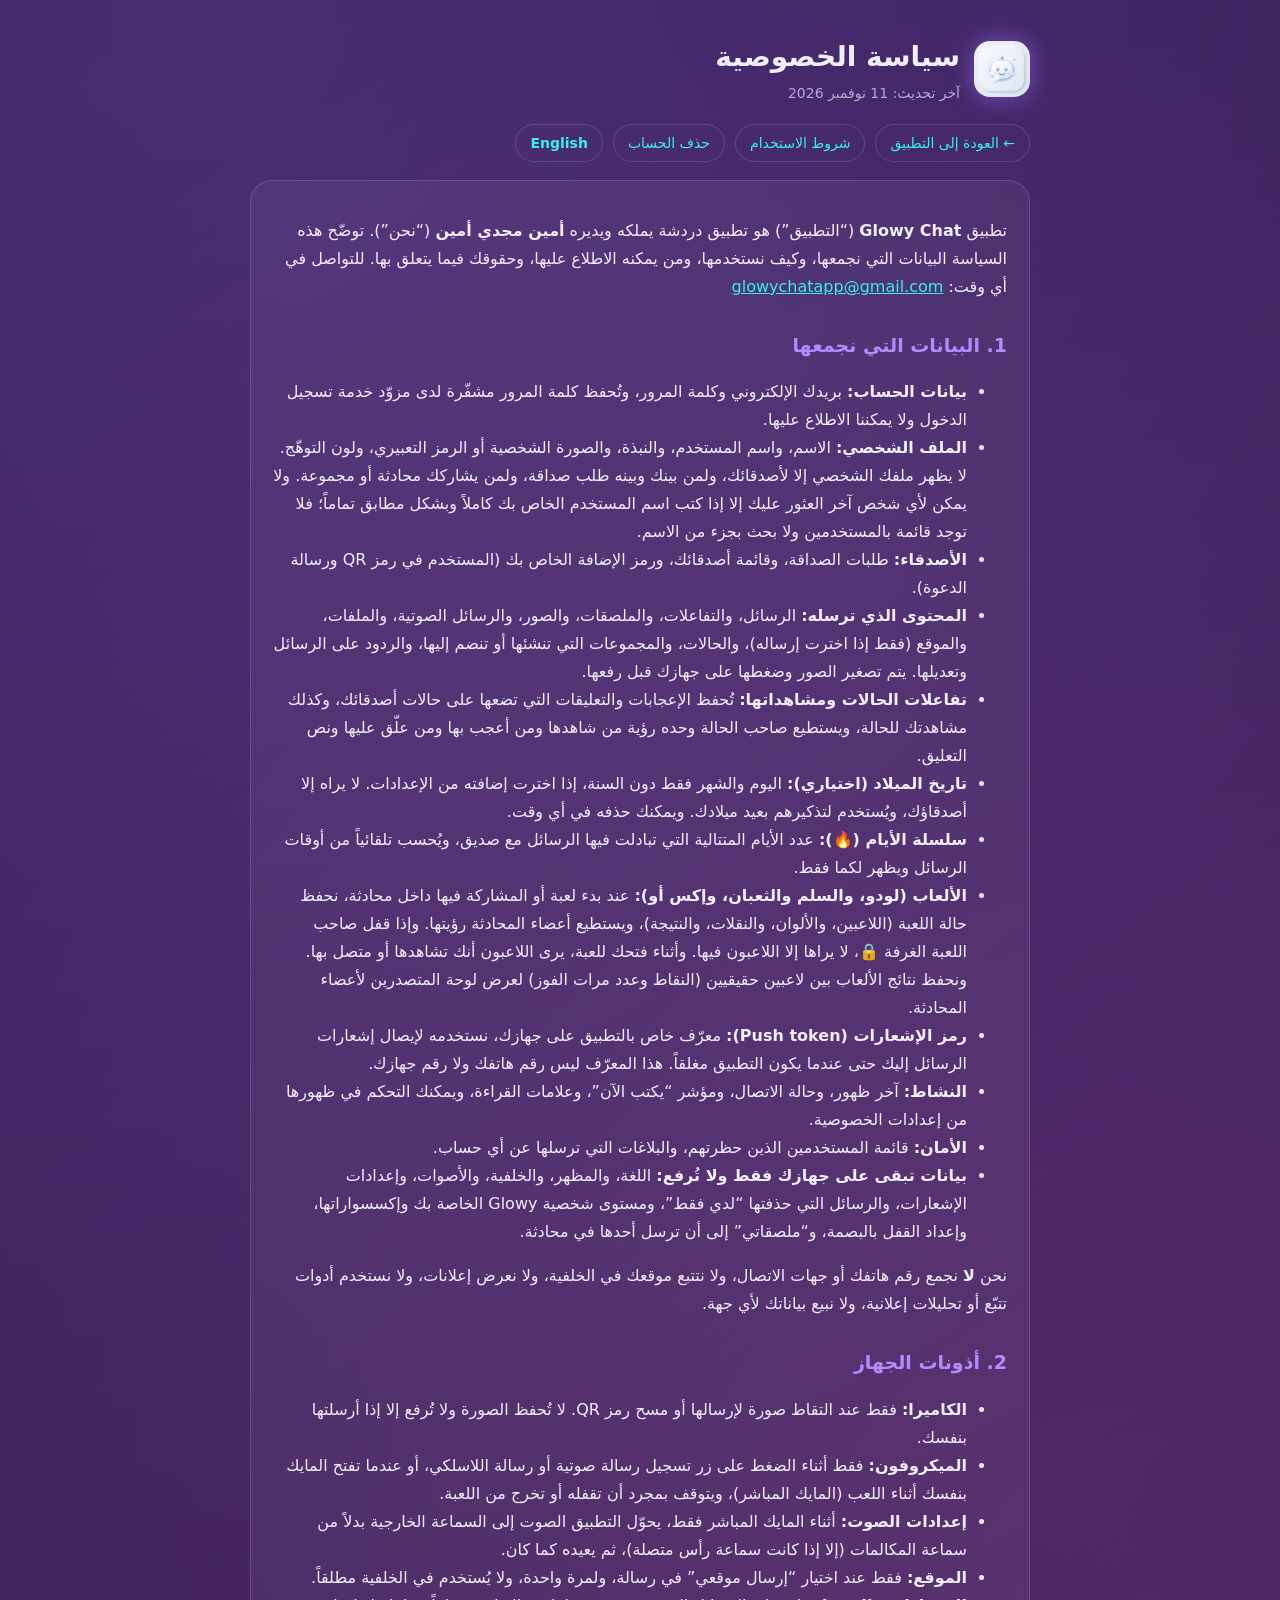
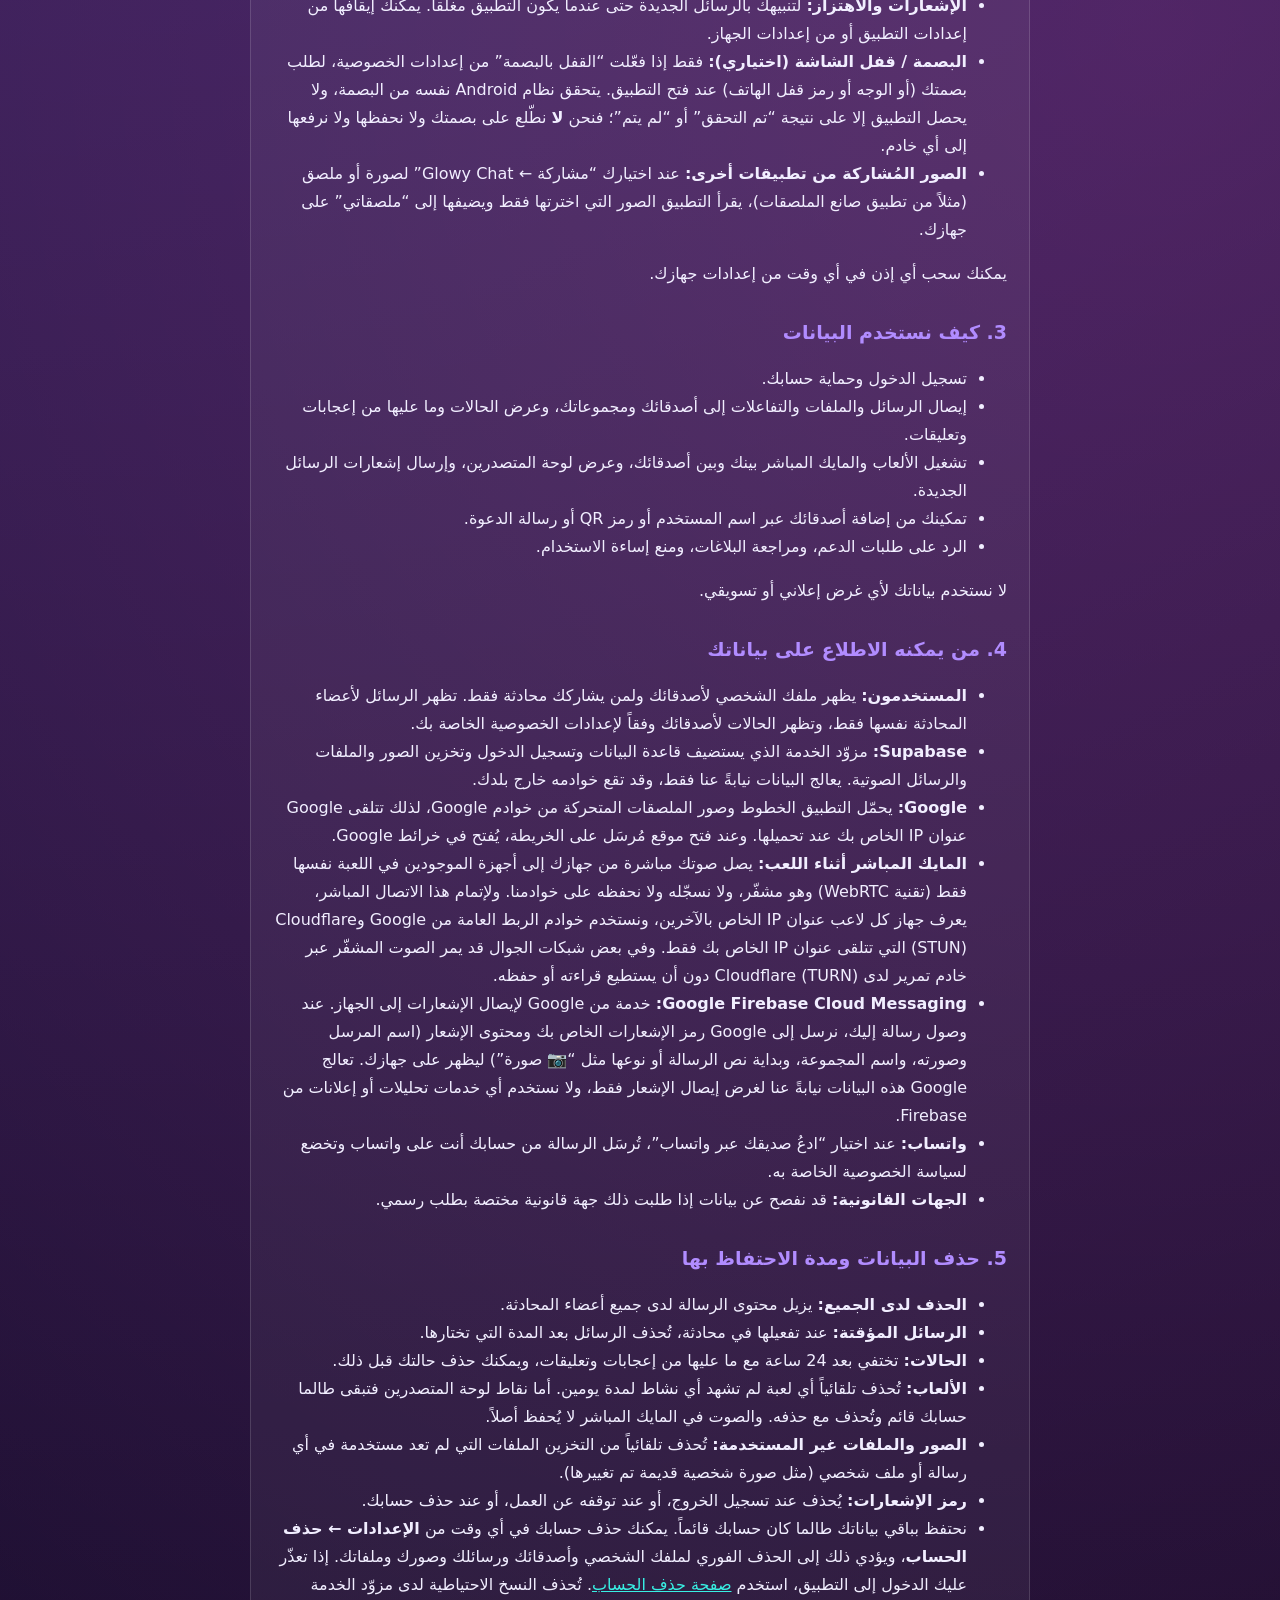
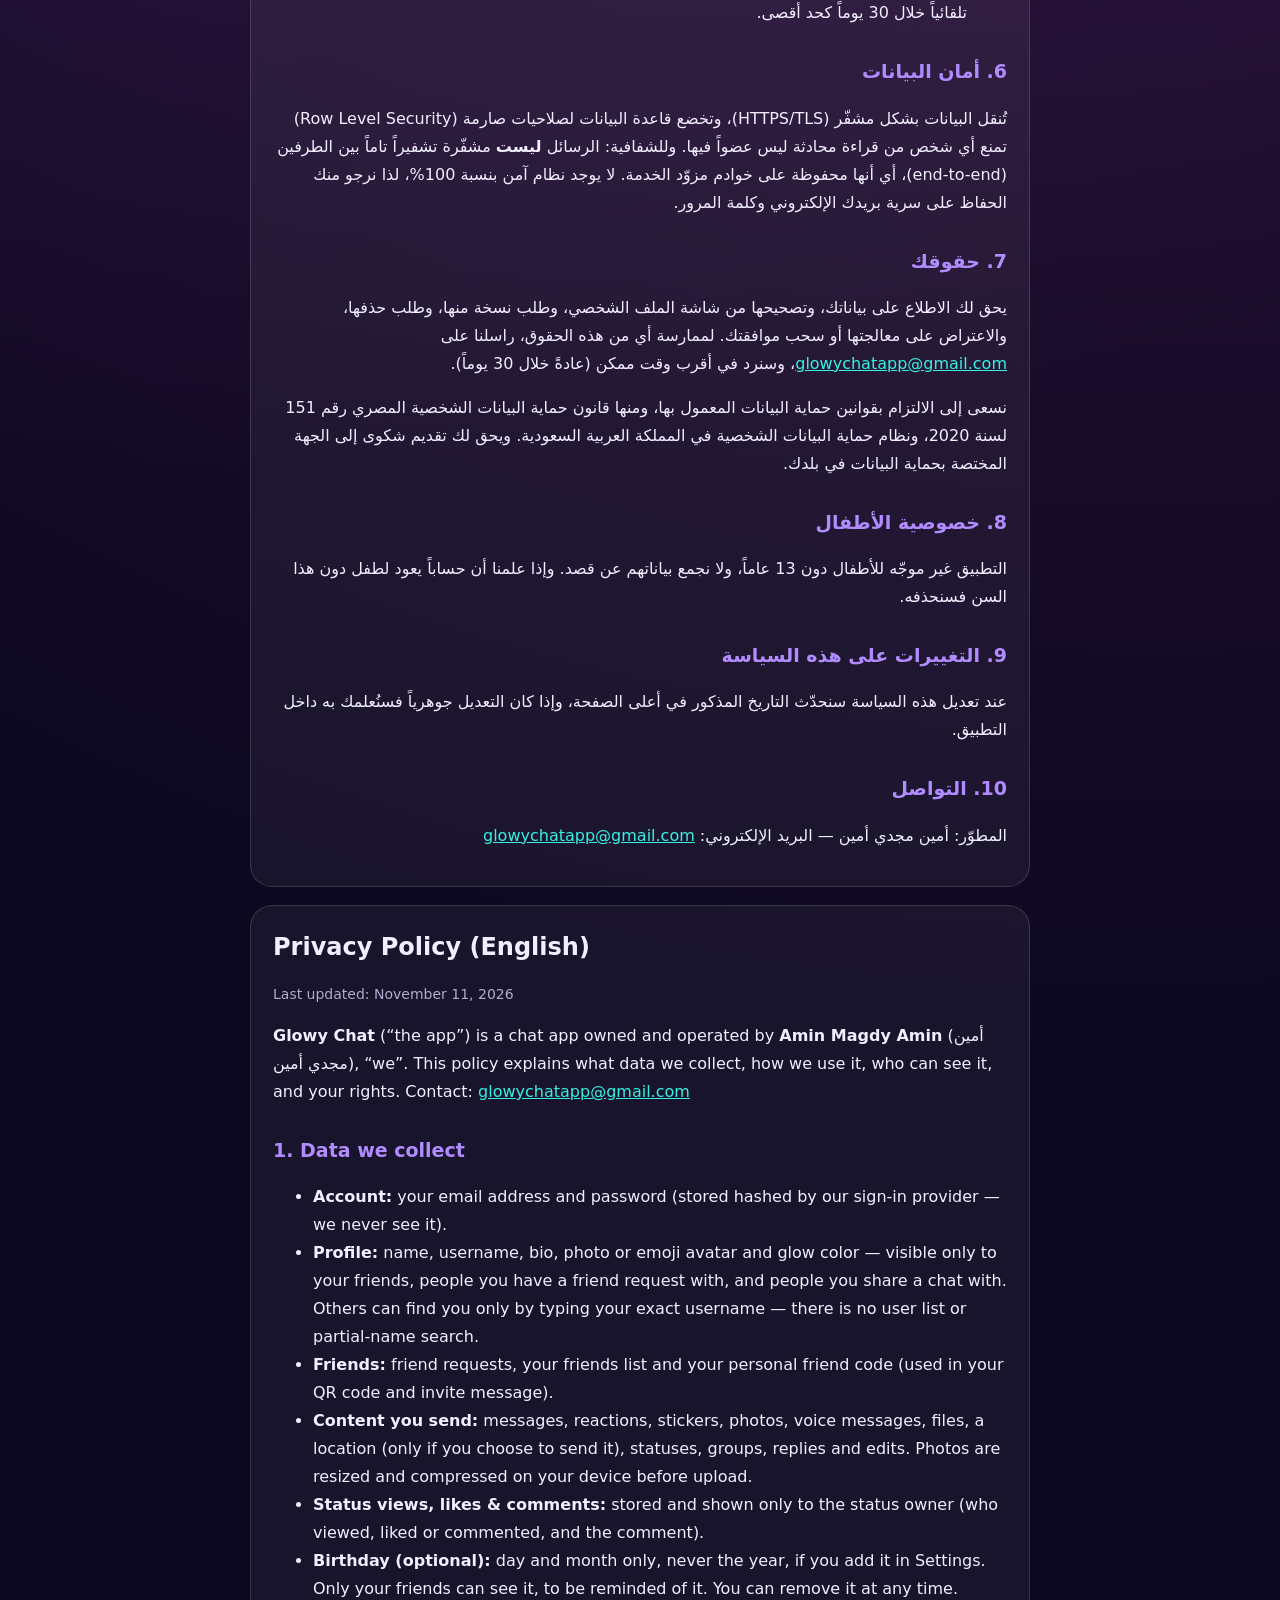
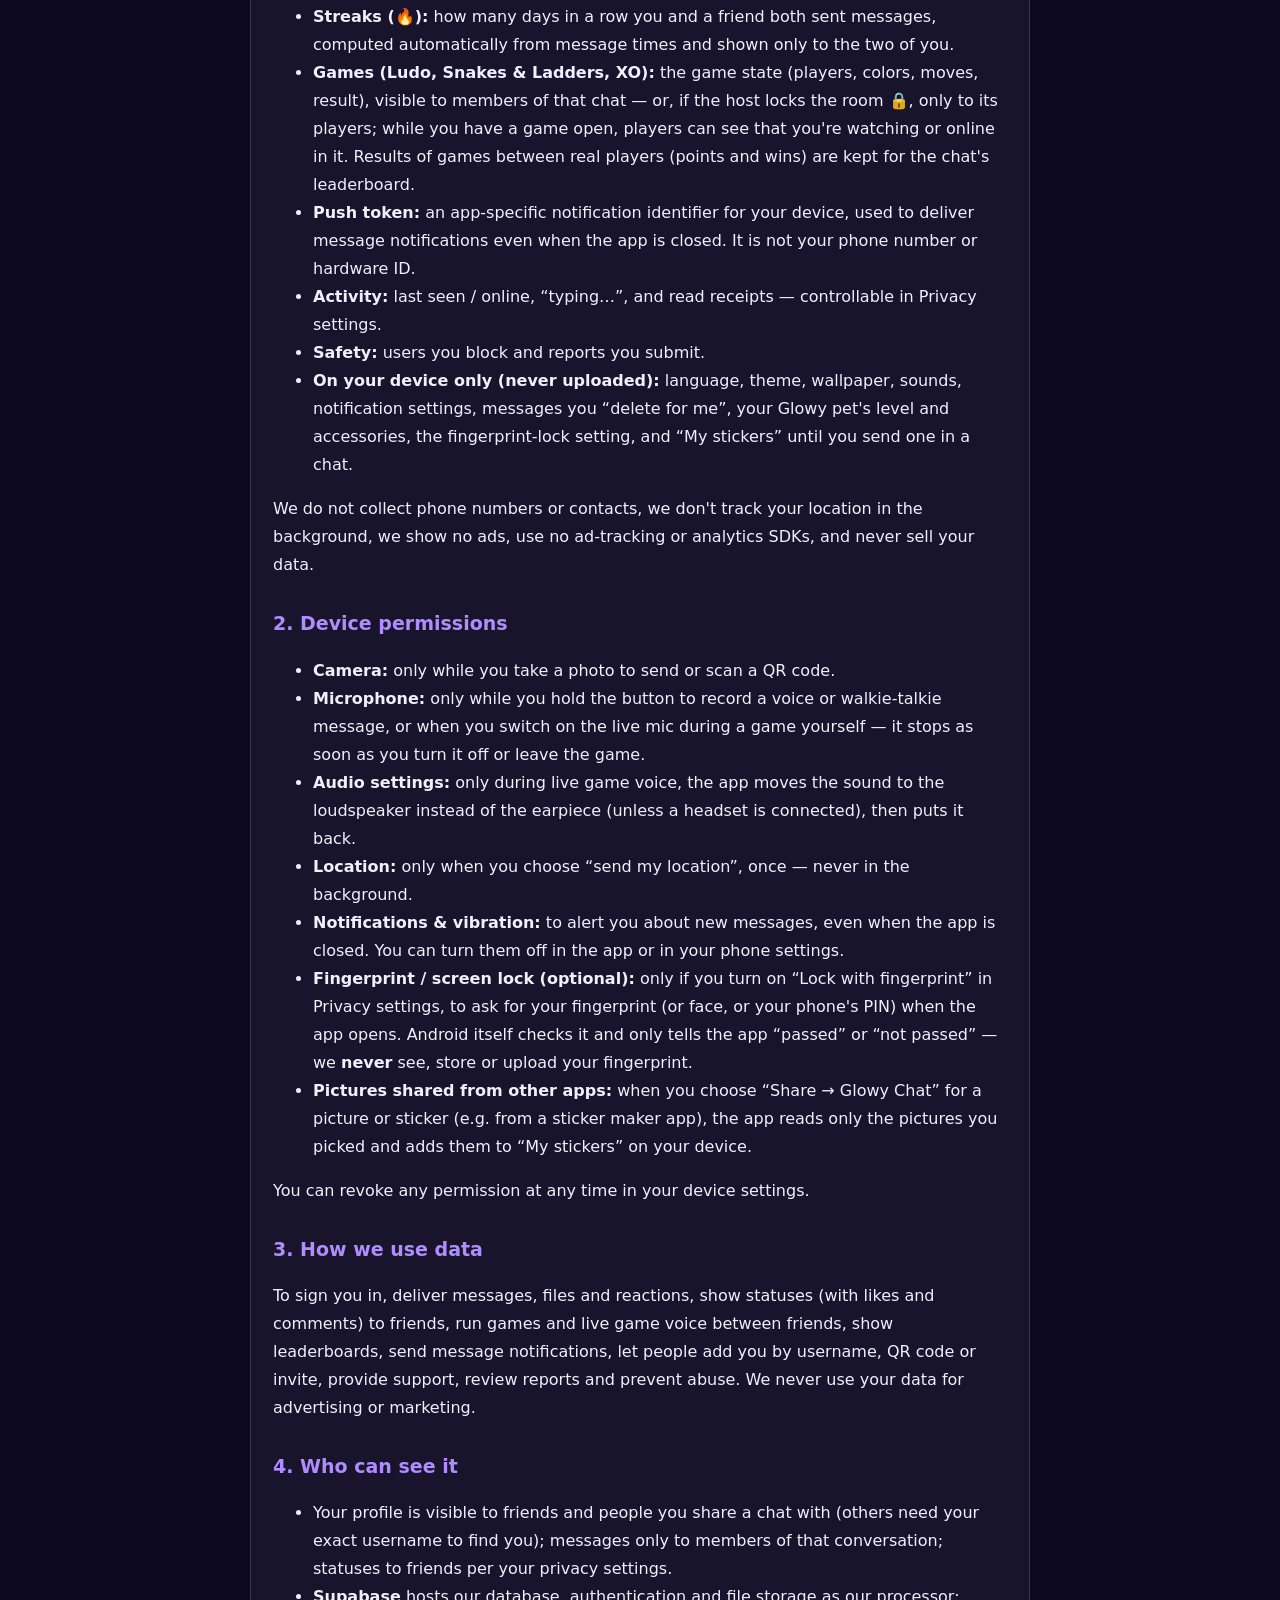
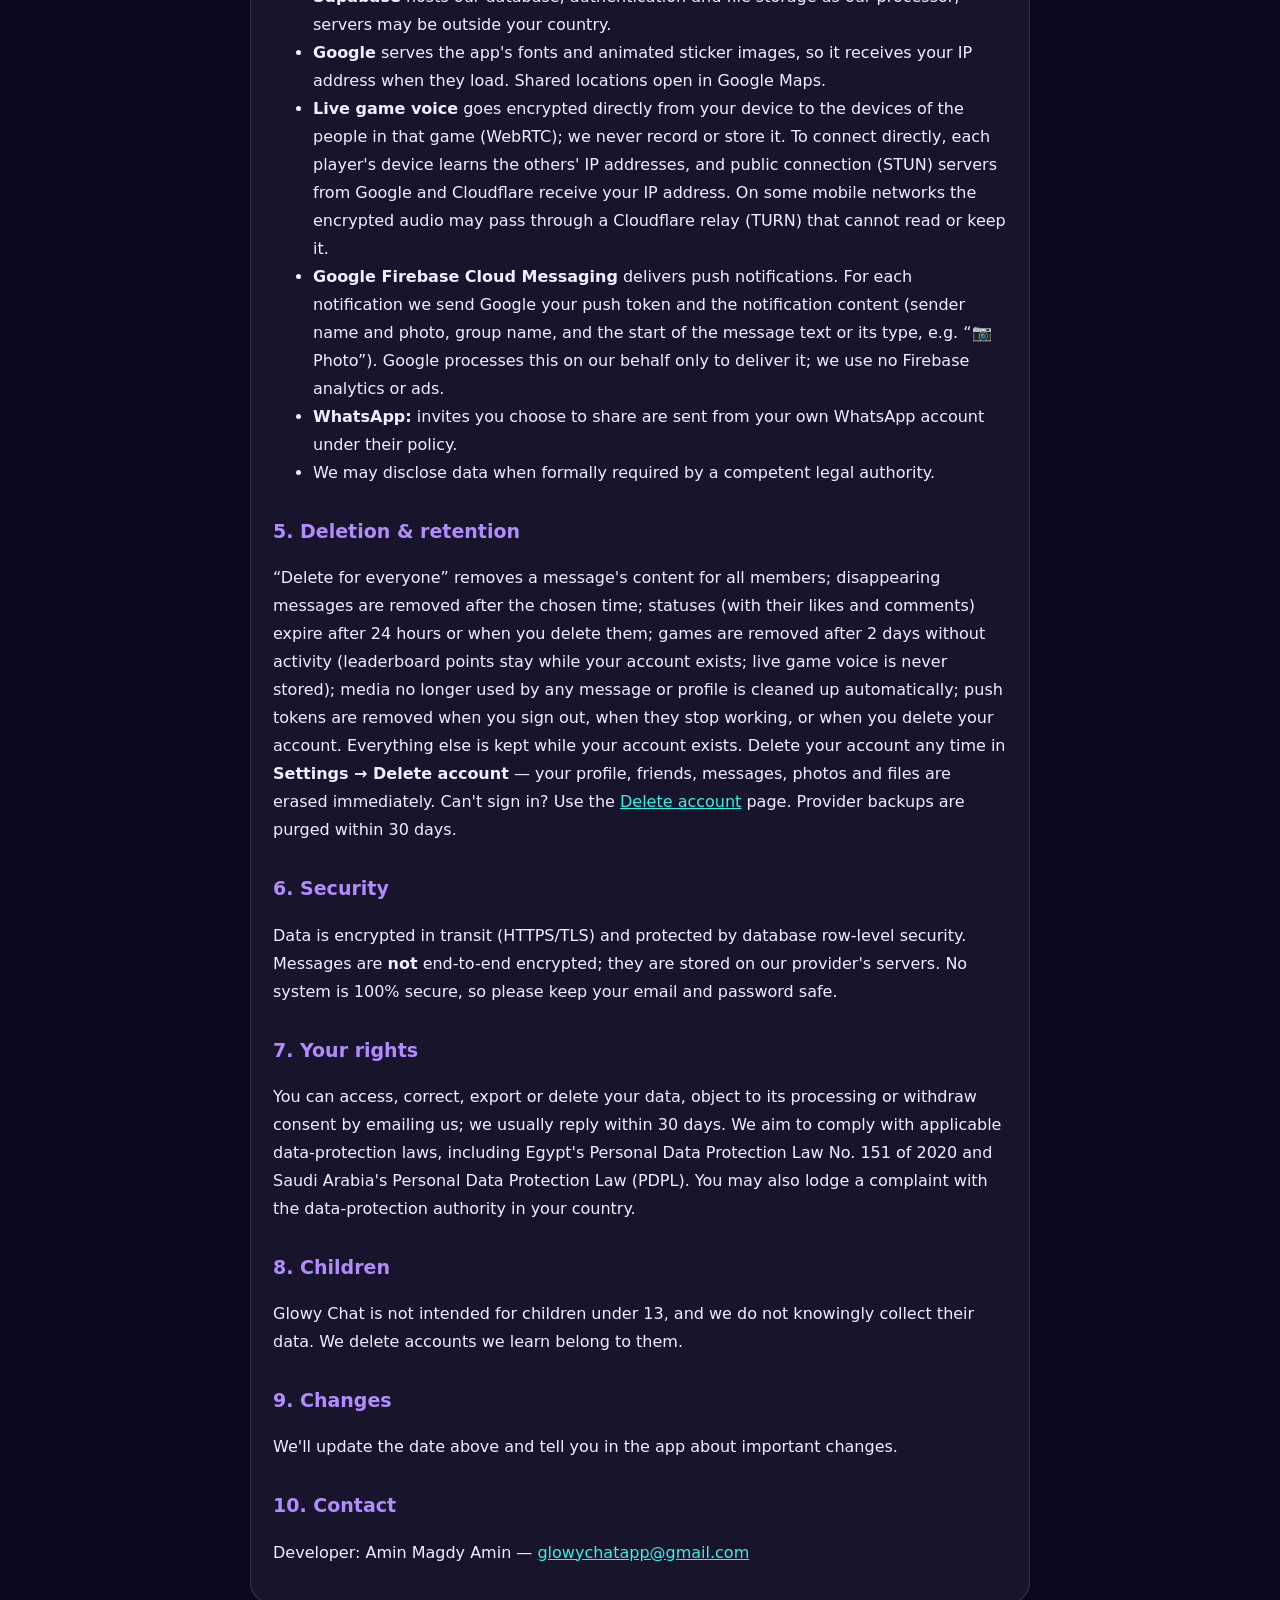
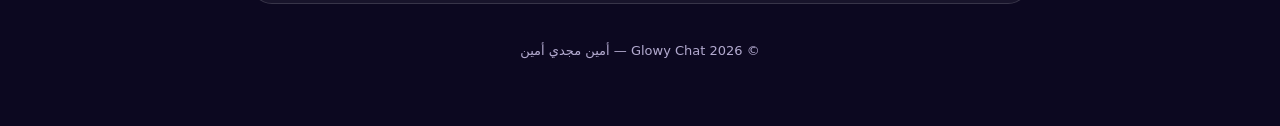
==== commit 289a61b0: "Privacy policy: live game voice, Snakes & Ladders, locked rooms, leaderboard (Nov 11, 2026) Co-Autho" ====
--- a/privacy.html
+++ b/privacy.html
@@ -13,7 +13,7 @@
         <img src="glowy-icon-192.png" alt="Glowy Chat" />
         <div>
           <h1>سياسة الخصوصية</h1>
-          <div class="muted">آخر تحديث: 1 نوفمبر 2026</div>
+          <div class="muted">آخر تحديث: 11 نوفمبر 2026</div>
         </div>
       </header>
       <nav>
@@ -47,8 +47,10 @@
           <li><strong>تاريخ الميلاد (اختياري):</strong> اليوم والشهر فقط دون السنة، إذا اخترت إضافته من الإعدادات. لا يراه إلا أصدقاؤك، ويُستخدم لتذكيرهم بعيد ميلادك. ويمكنك حذفه في أي وقت.</li>
           <li><strong>سلسلة الأيام (🔥):</strong> عدد الأيام المتتالية التي تبادلت فيها الرسائل مع صديق، ويُحسب تلقائياً من أوقات الرسائل ويظهر لكما فقط.</li>
           <li>
-            <strong>الألعاب (لودو):</strong> عند بدء لعبة أو المشاركة فيها داخل محادثة، نحفظ حالة اللعبة (اللاعبين، والألوان، والنقلات، والنتيجة)، ويستطيع أعضاء المحادثة رؤيتها.
+            <strong>الألعاب (لودو، والسلم والثعبان، وإكس أو):</strong> عند بدء لعبة أو المشاركة فيها داخل محادثة، نحفظ حالة اللعبة (اللاعبين، والألوان، والنقلات، والنتيجة)، ويستطيع أعضاء المحادثة رؤيتها.
+            وإذا قفل صاحب اللعبة الغرفة 🔒، لا يراها إلا اللاعبون فيها.
             وأثناء فتحك للعبة، يرى اللاعبون أنك تشاهدها أو متصل بها.
+            ونحفظ نتائج الألعاب بين لاعبين حقيقيين (النقاط وعدد مرات الفوز) لعرض لوحة المتصدرين لأعضاء المحادثة.
           </li>
           <li><strong>رمز الإشعارات (Push token):</strong> معرّف خاص بالتطبيق على جهازك، نستخدمه لإيصال إشعارات الرسائل إليك حتى عندما يكون التطبيق مغلقاً. هذا المعرّف ليس رقم هاتفك ولا رقم جهازك.</li>
           <li><strong>النشاط:</strong> آخر ظهور، وحالة الاتصال، ومؤشر “يكتب الآن”، وعلامات القراءة، ويمكنك التحكم في ظهورها من إعدادات الخصوصية.</li>
@@ -63,7 +65,8 @@
         <h2>2. أذونات الجهاز</h2>
         <ul>
           <li><strong>الكاميرا:</strong> فقط عند التقاط صورة لإرسالها أو مسح رمز QR. لا تُحفظ الصورة ولا تُرفع إلا إذا أرسلتها بنفسك.</li>
-          <li><strong>الميكروفون:</strong> فقط أثناء الضغط على زر تسجيل رسالة صوتية.</li>
+          <li><strong>الميكروفون:</strong> فقط أثناء الضغط على زر تسجيل رسالة صوتية أو رسالة اللاسلكي، أو عندما تفتح المايك بنفسك أثناء اللعب (المايك المباشر)، ويتوقف بمجرد أن تقفله أو تخرج من اللعبة.</li>
+          <li><strong>إعدادات الصوت:</strong> أثناء المايك المباشر فقط، يحوّل التطبيق الصوت إلى السماعة الخارجية بدلاً من سماعة المكالمات (إلا إذا كانت سماعة رأس متصلة)، ثم يعيده كما كان.</li>
           <li><strong>الموقع:</strong> فقط عند اختيار “إرسال موقعي” في رسالة، ولمرة واحدة، ولا يُستخدم في الخلفية مطلقاً.</li>
           <li><strong>الإشعارات والاهتزاز:</strong> لتنبيهك بالرسائل الجديدة حتى عندما يكون التطبيق مغلقاً. يمكنك إيقافها من إعدادات التطبيق أو من إعدادات الجهاز.</li>
           <li><strong>البصمة / قفل الشاشة (اختياري):</strong> فقط إذا فعّلت “القفل بالبصمة” من إعدادات الخصوصية، لطلب بصمتك (أو الوجه أو رمز قفل الهاتف) عند فتح التطبيق. يتحقق نظام Android نفسه من البصمة، ولا يحصل التطبيق إلا على نتيجة “تم التحقق” أو “لم يتم”؛ فنحن <strong>لا</strong> نطّلع على بصمتك ولا نحفظها ولا نرفعها إلى أي خادم.</li>
@@ -75,7 +78,7 @@
         <ul>
           <li>تسجيل الدخول وحماية حسابك.</li>
           <li>إيصال الرسائل والملفات والتفاعلات إلى أصدقائك ومجموعاتك، وعرض الحالات وما عليها من إعجابات وتعليقات.</li>
-          <li>تشغيل الألعاب بينك وبين أصدقائك، وإرسال إشعارات الرسائل الجديدة.</li>
+          <li>تشغيل الألعاب والمايك المباشر بينك وبين أصدقائك، وعرض لوحة المتصدرين، وإرسال إشعارات الرسائل الجديدة.</li>
           <li>تمكينك من إضافة أصدقائك عبر اسم المستخدم أو رمز QR أو رسالة الدعوة.</li>
           <li>الرد على طلبات الدعم، ومراجعة البلاغات، ومنع إساءة الاستخدام.</li>
         </ul>
@@ -94,6 +97,12 @@
           <li>
             <strong>Google:</strong> يحمّل التطبيق الخطوط وصور الملصقات المتحركة من خوادم Google، لذلك تتلقى Google عنوان IP الخاص بك عند تحميلها.
             وعند فتح موقع مُرسَل على الخريطة، يُفتح في خرائط Google.
+          </li>
+          <li>
+            <strong>المايك المباشر أثناء اللعب:</strong> يصل صوتك مباشرة من جهازك إلى أجهزة الموجودين في اللعبة نفسها فقط (تقنية WebRTC) وهو مشفّر،
+            ولا نسجّله ولا نحفظه على خوادمنا. ولإتمام هذا الاتصال المباشر، يعرف جهاز كل لاعب عنوان IP الخاص بالآخرين،
+            ونستخدم خوادم الربط العامة من Google وCloudflare (STUN) التي تتلقى عنوان IP الخاص بك فقط.
+            وفي بعض شبكات الجوال قد يمر الصوت المشفّر عبر خادم تمرير لدى Cloudflare (TURN) دون أن يستطيع قراءته أو حفظه.
           </li>
           <li>
             <strong>Google Firebase Cloud Messaging:</strong> خدمة من Google لإيصال الإشعارات إلى الجهاز.
@@ -109,7 +118,7 @@
           <li><strong>الحذف لدى الجميع:</strong> يزيل محتوى الرسالة لدى جميع أعضاء المحادثة.</li>
           <li><strong>الرسائل المؤقتة:</strong> عند تفعيلها في محادثة، تُحذف الرسائل بعد المدة التي تختارها.</li>
           <li><strong>الحالات:</strong> تختفي بعد 24 ساعة مع ما عليها من إعجابات وتعليقات، ويمكنك حذف حالتك قبل ذلك.</li>
-          <li><strong>الألعاب:</strong> تُحذف تلقائياً أي لعبة لم تشهد أي نشاط لمدة يومين.</li>
+          <li><strong>الألعاب:</strong> تُحذف تلقائياً أي لعبة لم تشهد أي نشاط لمدة يومين. أما نقاط لوحة المتصدرين فتبقى طالما حسابك قائم وتُحذف مع حذفه. والصوت في المايك المباشر لا يُحفظ أصلاً.</li>
           <li><strong>الصور والملفات غير المستخدمة:</strong> تُحذف تلقائياً من التخزين الملفات التي لم تعد مستخدمة في أي رسالة أو ملف شخصي (مثل صورة شخصية قديمة تم تغييرها).</li>
           <li><strong>رمز الإشعارات:</strong> يُحذف عند تسجيل الخروج، أو عند توقفه عن العمل، أو عند حذف حسابك.</li>
           <li>
@@ -152,7 +161,7 @@
 
       <section id="english" dir="ltr" lang="en">
         <h1 style="font-size: 24px">Privacy Policy (English)</h1>
-        <p class="muted">Last updated: November 1, 2026</p>
+        <p class="muted">Last updated: November 11, 2026</p>
         <p>
           <strong>Glowy Chat</strong> (“the app”) is a chat app owned and operated by <strong>Amin Magdy Amin</strong> (أمين مجدي أمين), “we”.
           This policy explains what data we collect, how we use it, who can see it, and your rights.
@@ -168,7 +177,7 @@
           <li><strong>Status views, likes &amp; comments:</strong> stored and shown only to the status owner (who viewed, liked or commented, and the comment).</li>
           <li><strong>Birthday (optional):</strong> day and month only, never the year, if you add it in Settings. Only your friends can see it, to be reminded of it. You can remove it at any time.</li>
           <li><strong>Streaks (🔥):</strong> how many days in a row you and a friend both sent messages, computed automatically from message times and shown only to the two of you.</li>
-          <li><strong>Games (Ludo):</strong> the game state (players, colors, moves, result), visible to members of that chat; while you have a game open, players can see that you're watching or online in it.</li>
+          <li><strong>Games (Ludo, Snakes &amp; Ladders, XO):</strong> the game state (players, colors, moves, result), visible to members of that chat — or, if the host locks the room 🔒, only to its players; while you have a game open, players can see that you're watching or online in it. Results of games between real players (points and wins) are kept for the chat's leaderboard.</li>
           <li><strong>Push token:</strong> an app-specific notification identifier for your device, used to deliver message notifications even when the app is closed. It is not your phone number or hardware ID.</li>
           <li><strong>Activity:</strong> last seen / online, “typing…”, and read receipts — controllable in Privacy settings.</li>
           <li><strong>Safety:</strong> users you block and reports you submit.</li>
@@ -179,7 +188,8 @@
         <h2>2. Device permissions</h2>
         <ul>
           <li><strong>Camera:</strong> only while you take a photo to send or scan a QR code.</li>
-          <li><strong>Microphone:</strong> only while you hold the button to record a voice message.</li>
+          <li><strong>Microphone:</strong> only while you hold the button to record a voice or walkie-talkie message, or when you switch on the live mic during a game yourself — it stops as soon as you turn it off or leave the game.</li>
+          <li><strong>Audio settings:</strong> only during live game voice, the app moves the sound to the loudspeaker instead of the earpiece (unless a headset is connected), then puts it back.</li>
           <li><strong>Location:</strong> only when you choose “send my location”, once — never in the background.</li>
           <li><strong>Notifications &amp; vibration:</strong> to alert you about new messages, even when the app is closed. You can turn them off in the app or in your phone settings.</li>
           <li><strong>Fingerprint / screen lock (optional):</strong> only if you turn on “Lock with fingerprint” in Privacy settings, to ask for your fingerprint (or face, or your phone's PIN) when the app opens. Android itself checks it and only tells the app “passed” or “not passed” — we <strong>never</strong> see, store or upload your fingerprint.</li>
@@ -188,13 +198,14 @@
         <p>You can revoke any permission at any time in your device settings.</p>
 
         <h2>3. How we use data</h2>
-        <p>To sign you in, deliver messages, files and reactions, show statuses (with likes and comments) to friends, run games between friends, send message notifications, let people add you by username, QR code or invite, provide support, review reports and prevent abuse. We never use your data for advertising or marketing.</p>
+        <p>To sign you in, deliver messages, files and reactions, show statuses (with likes and comments) to friends, run games and live game voice between friends, show leaderboards, send message notifications, let people add you by username, QR code or invite, provide support, review reports and prevent abuse. We never use your data for advertising or marketing.</p>
 
         <h2>4. Who can see it</h2>
         <ul>
           <li>Your profile is visible to friends and people you share a chat with (others need your exact username to find you); messages only to members of that conversation; statuses to friends per your privacy settings.</li>
           <li><strong>Supabase</strong> hosts our database, authentication and file storage as our processor; servers may be outside your country.</li>
           <li><strong>Google</strong> serves the app's fonts and animated sticker images, so it receives your IP address when they load. Shared locations open in Google Maps.</li>
+          <li><strong>Live game voice</strong> goes encrypted directly from your device to the devices of the people in that game (WebRTC); we never record or store it. To connect directly, each player's device learns the others' IP addresses, and public connection (STUN) servers from Google and Cloudflare receive your IP address. On some mobile networks the encrypted audio may pass through a Cloudflare relay (TURN) that cannot read or keep it.</li>
           <li><strong>Google Firebase Cloud Messaging</strong> delivers push notifications. For each notification we send Google your push token and the notification content (sender name and photo, group name, and the start of the message text or its type, e.g. “📷 Photo”). Google processes this on our behalf only to deliver it; we use no Firebase analytics or ads.</li>
           <li><strong>WhatsApp:</strong> invites you choose to share are sent from your own WhatsApp account under their policy.</li>
           <li>We may disclose data when formally required by a competent legal authority.</li>
@@ -203,7 +214,7 @@
         <h2>5. Deletion &amp; retention</h2>
         <p>
           “Delete for everyone” removes a message's content for all members; disappearing messages are removed after the chosen time;
-          statuses (with their likes and comments) expire after 24 hours or when you delete them; games are removed after 2 days without activity;
+          statuses (with their likes and comments) expire after 24 hours or when you delete them; games are removed after 2 days without activity (leaderboard points stay while your account exists; live game voice is never stored);
           media no longer used by any message or profile is cleaned up automatically; push tokens are removed when you sign out, when they stop working, or when you delete your account.
           Everything else is kept while your account exists. Delete your account any time in <strong>Settings → Delete account</strong> — your profile, friends, messages,
           photos and files are erased immediately. Can't sign in? Use the <a href="delete-account.html">Delete account</a> page. Provider backups are purged within 30 days.
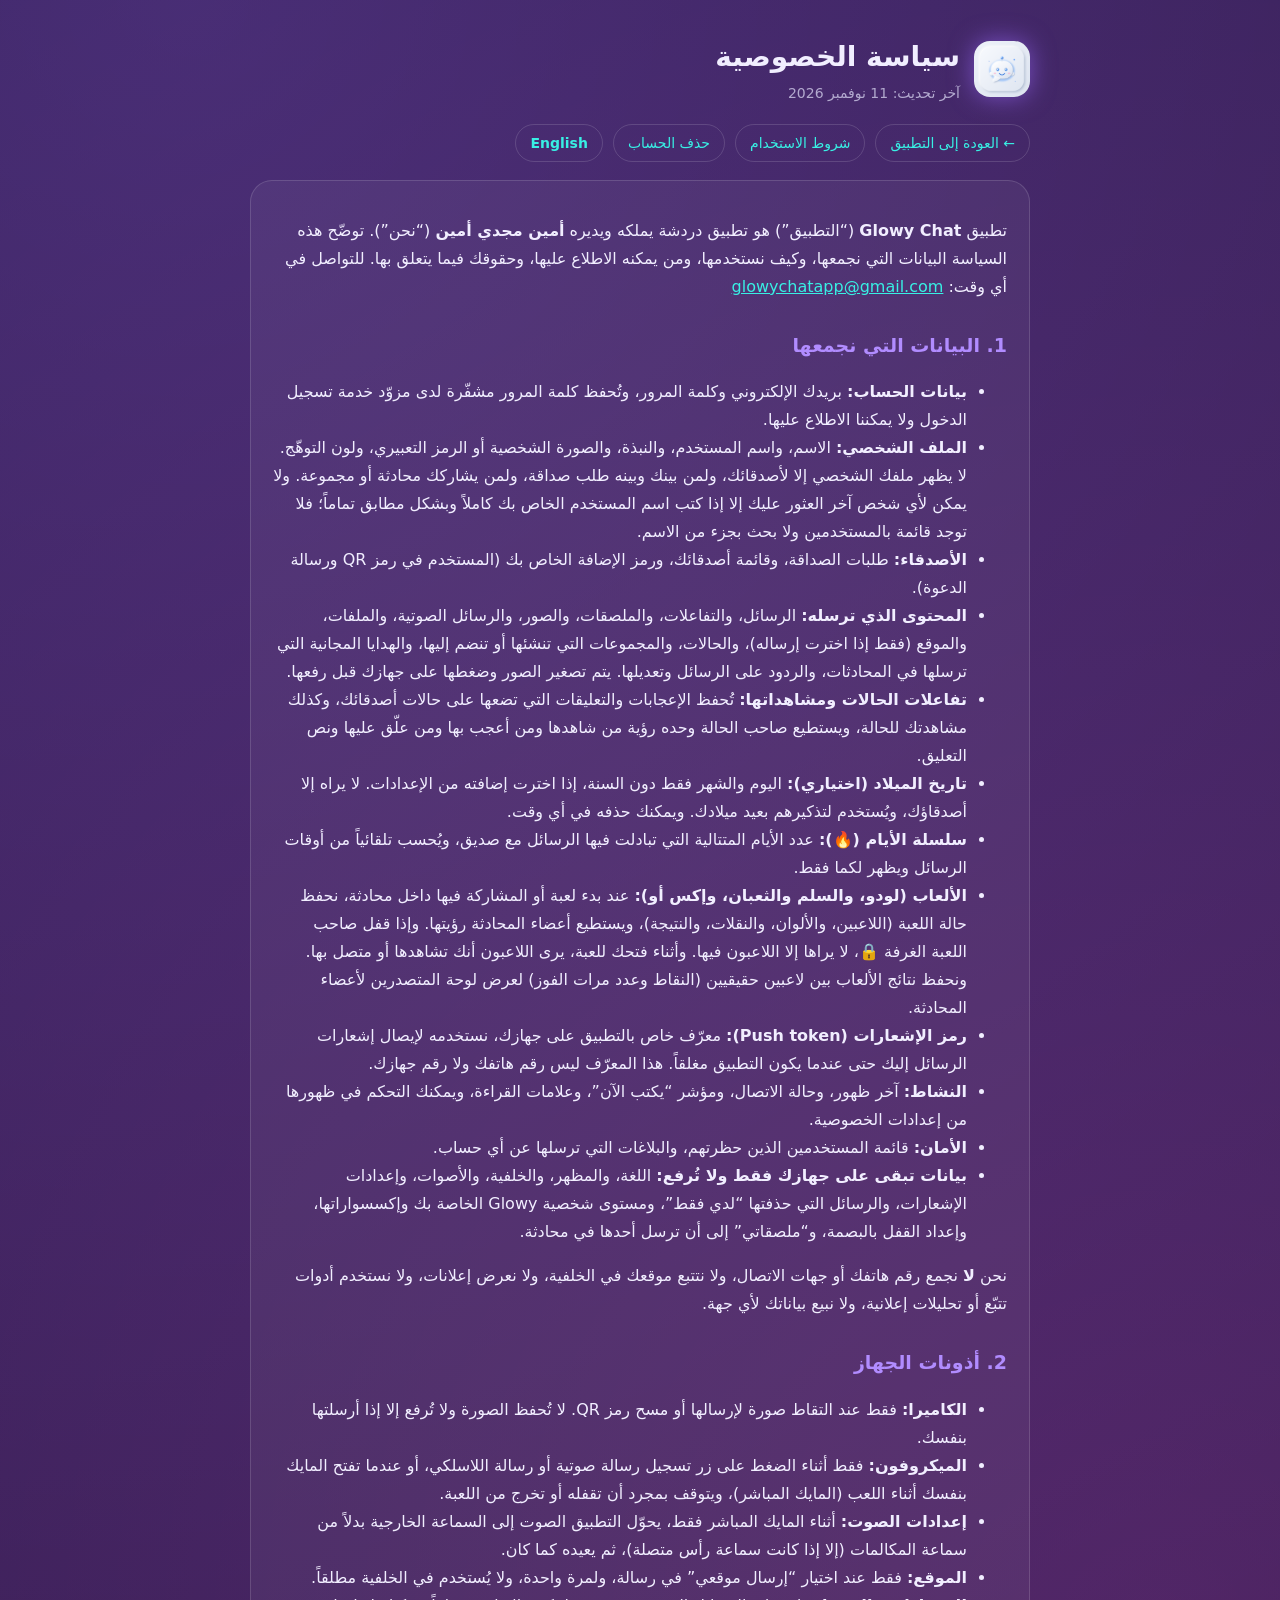
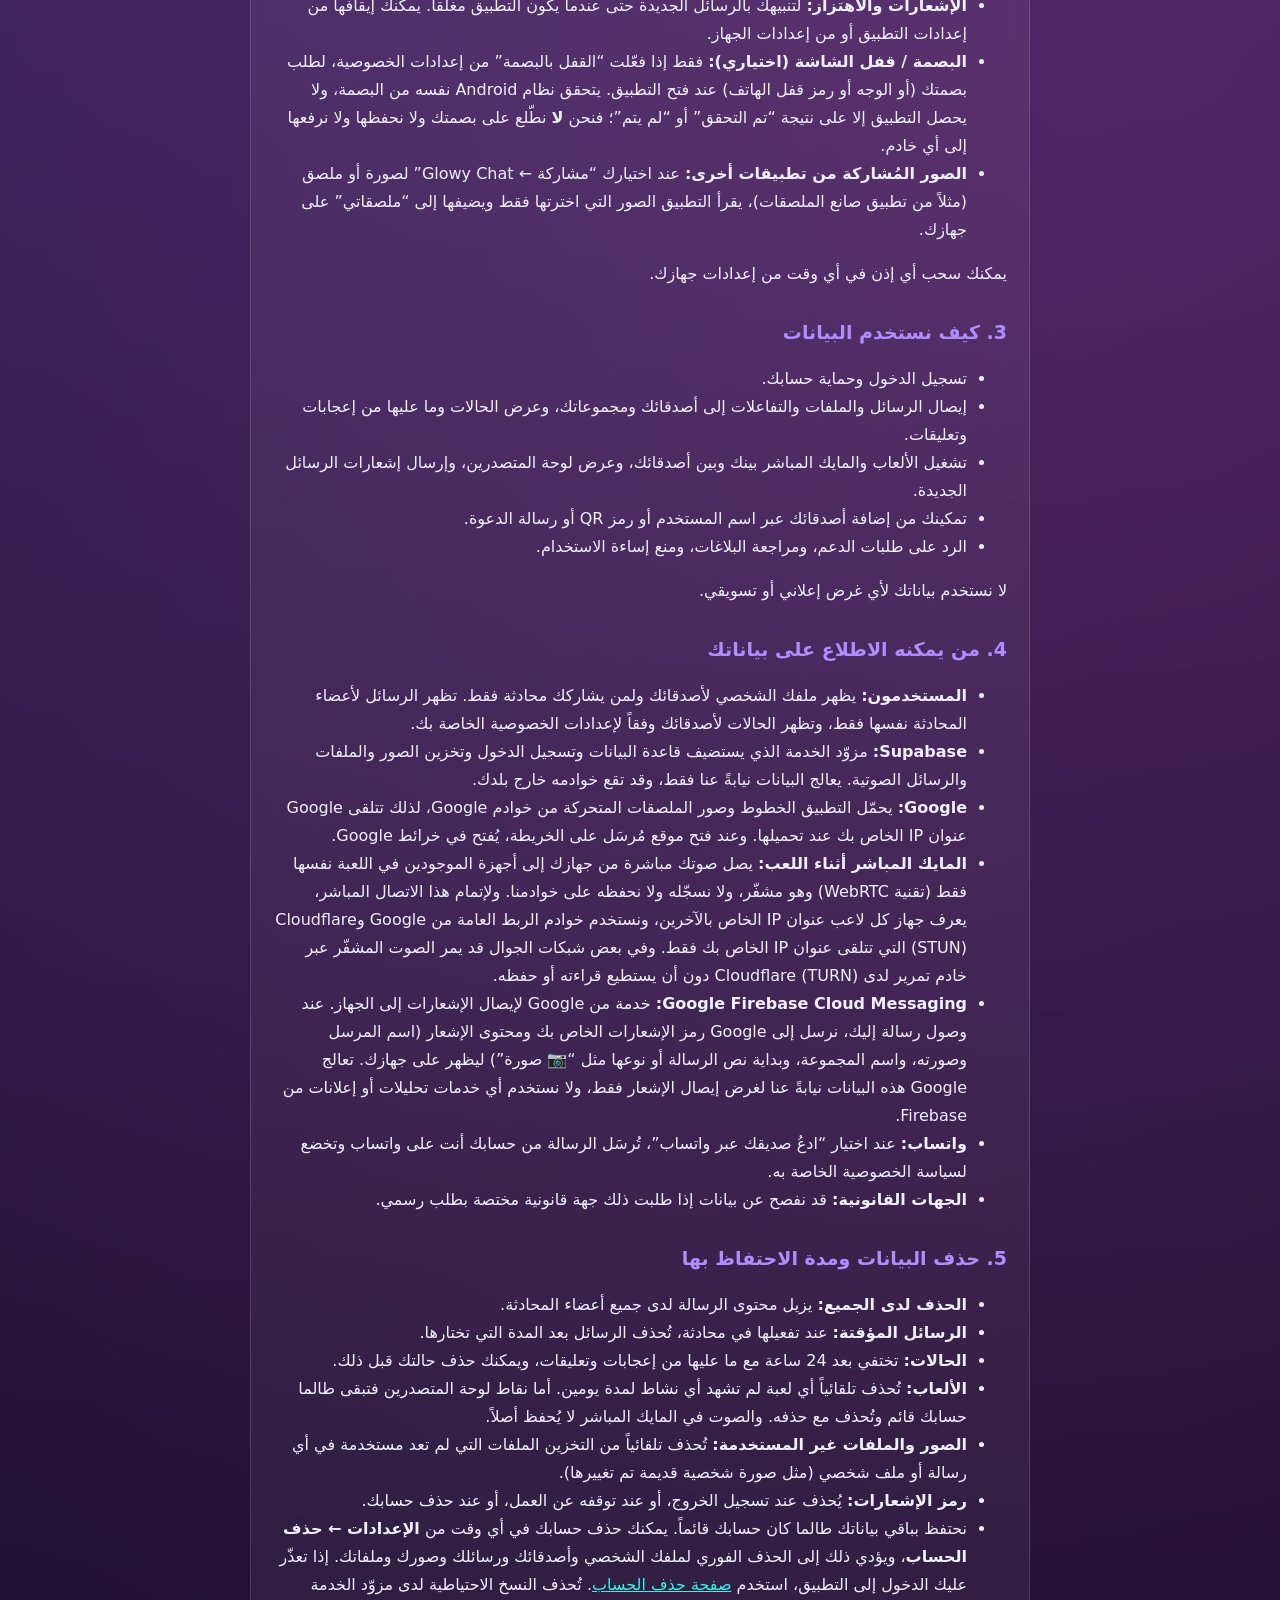
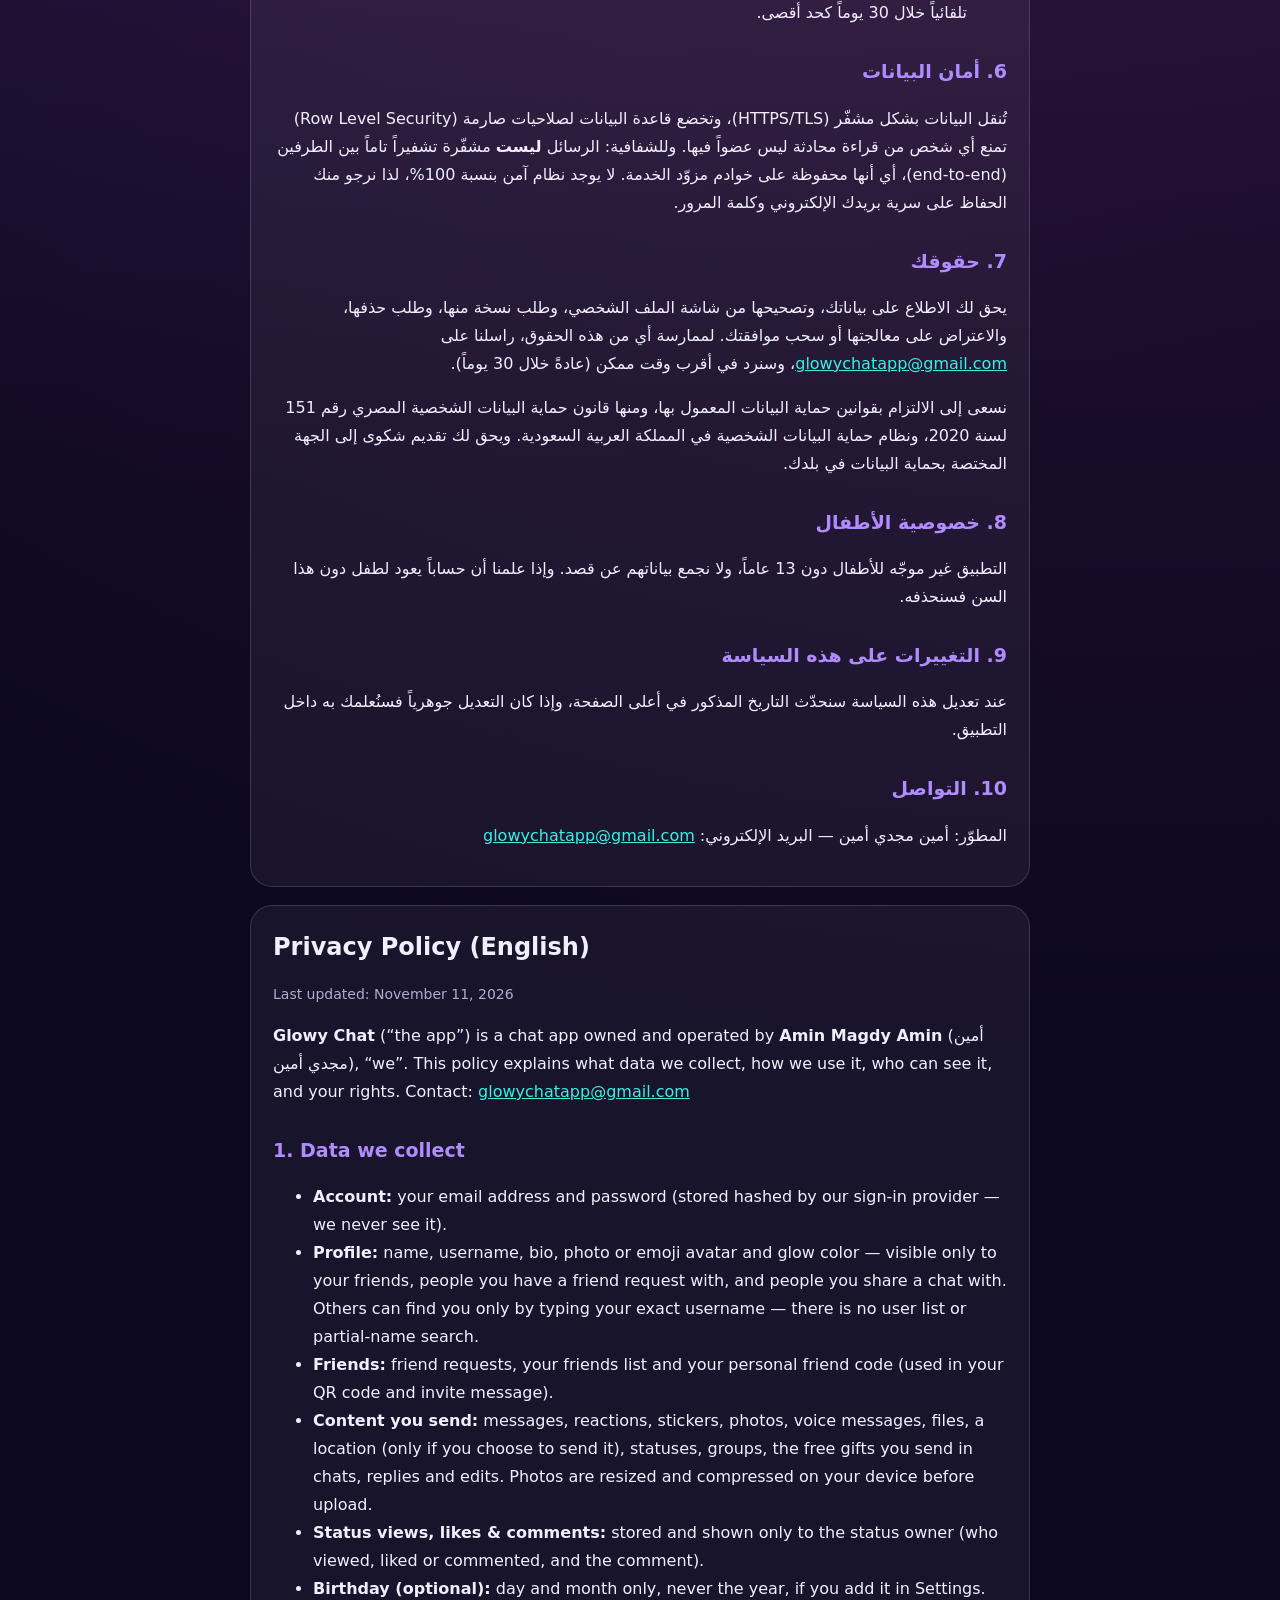
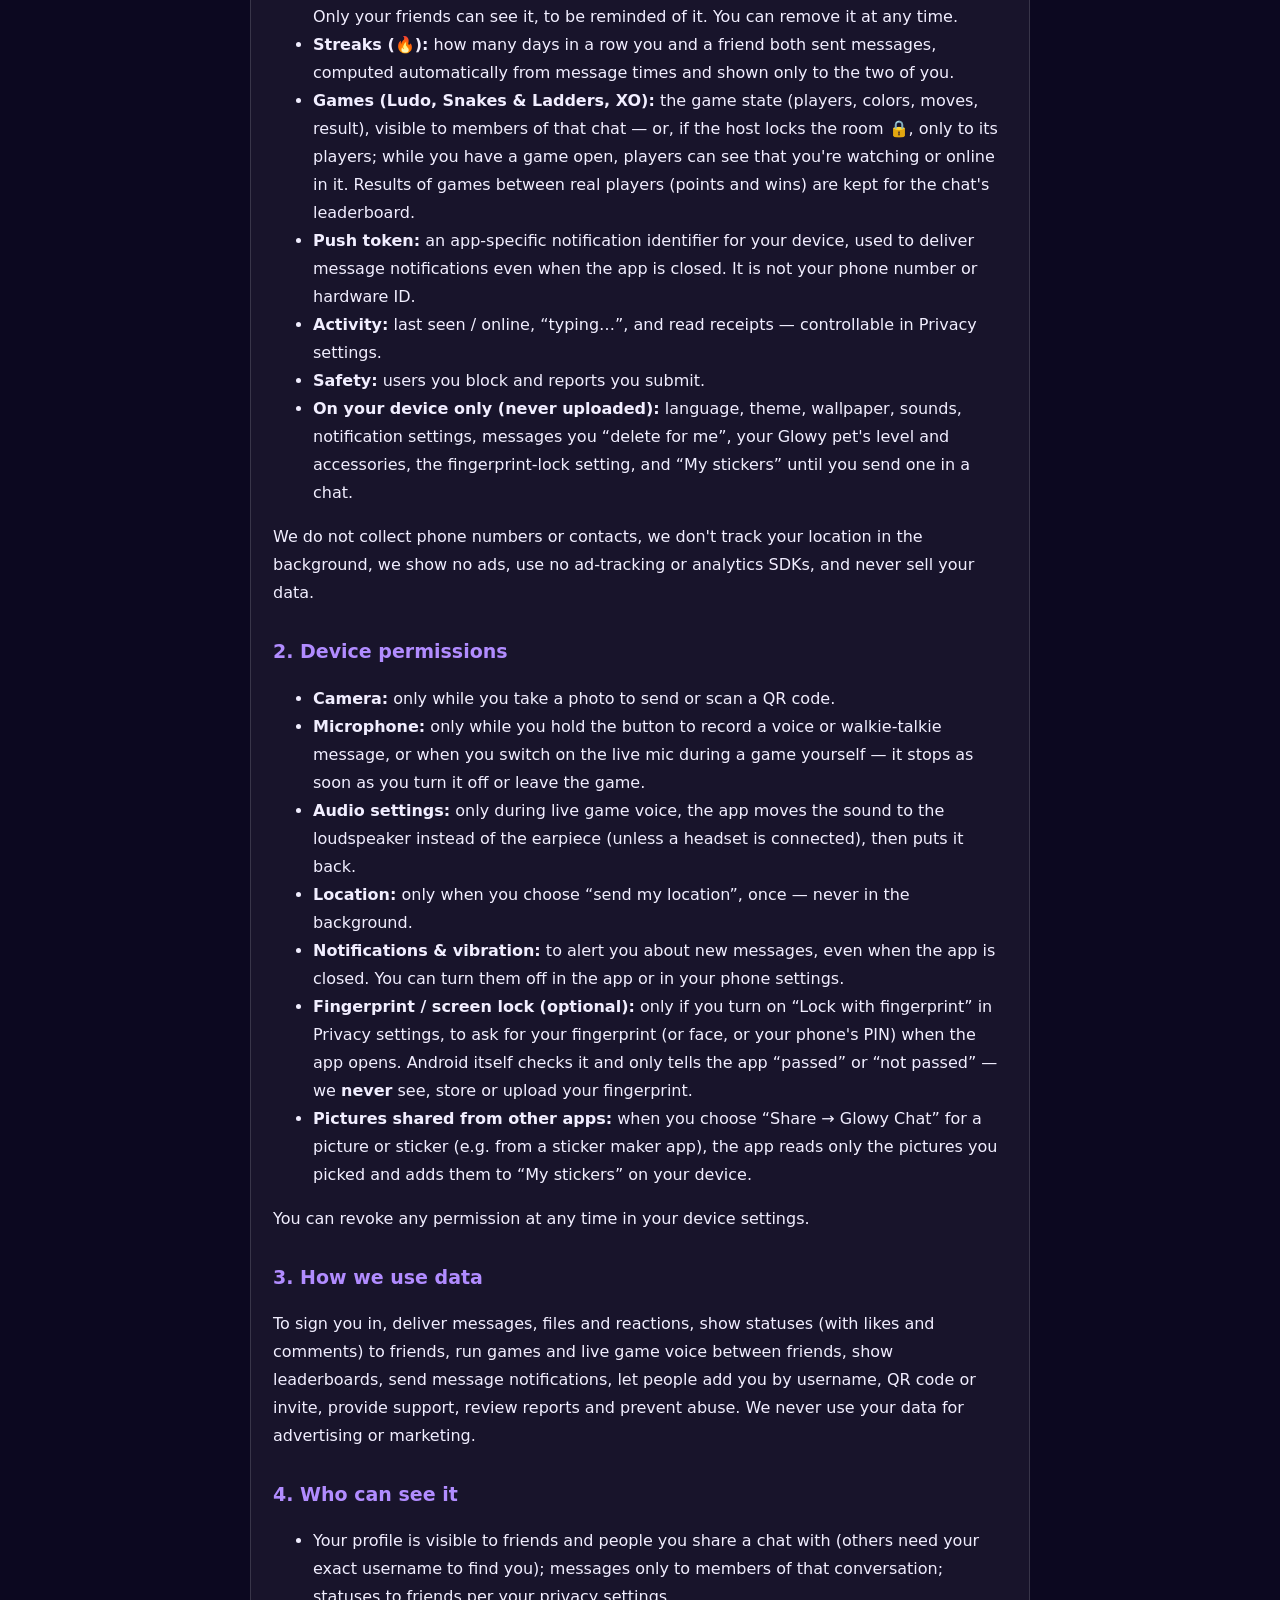
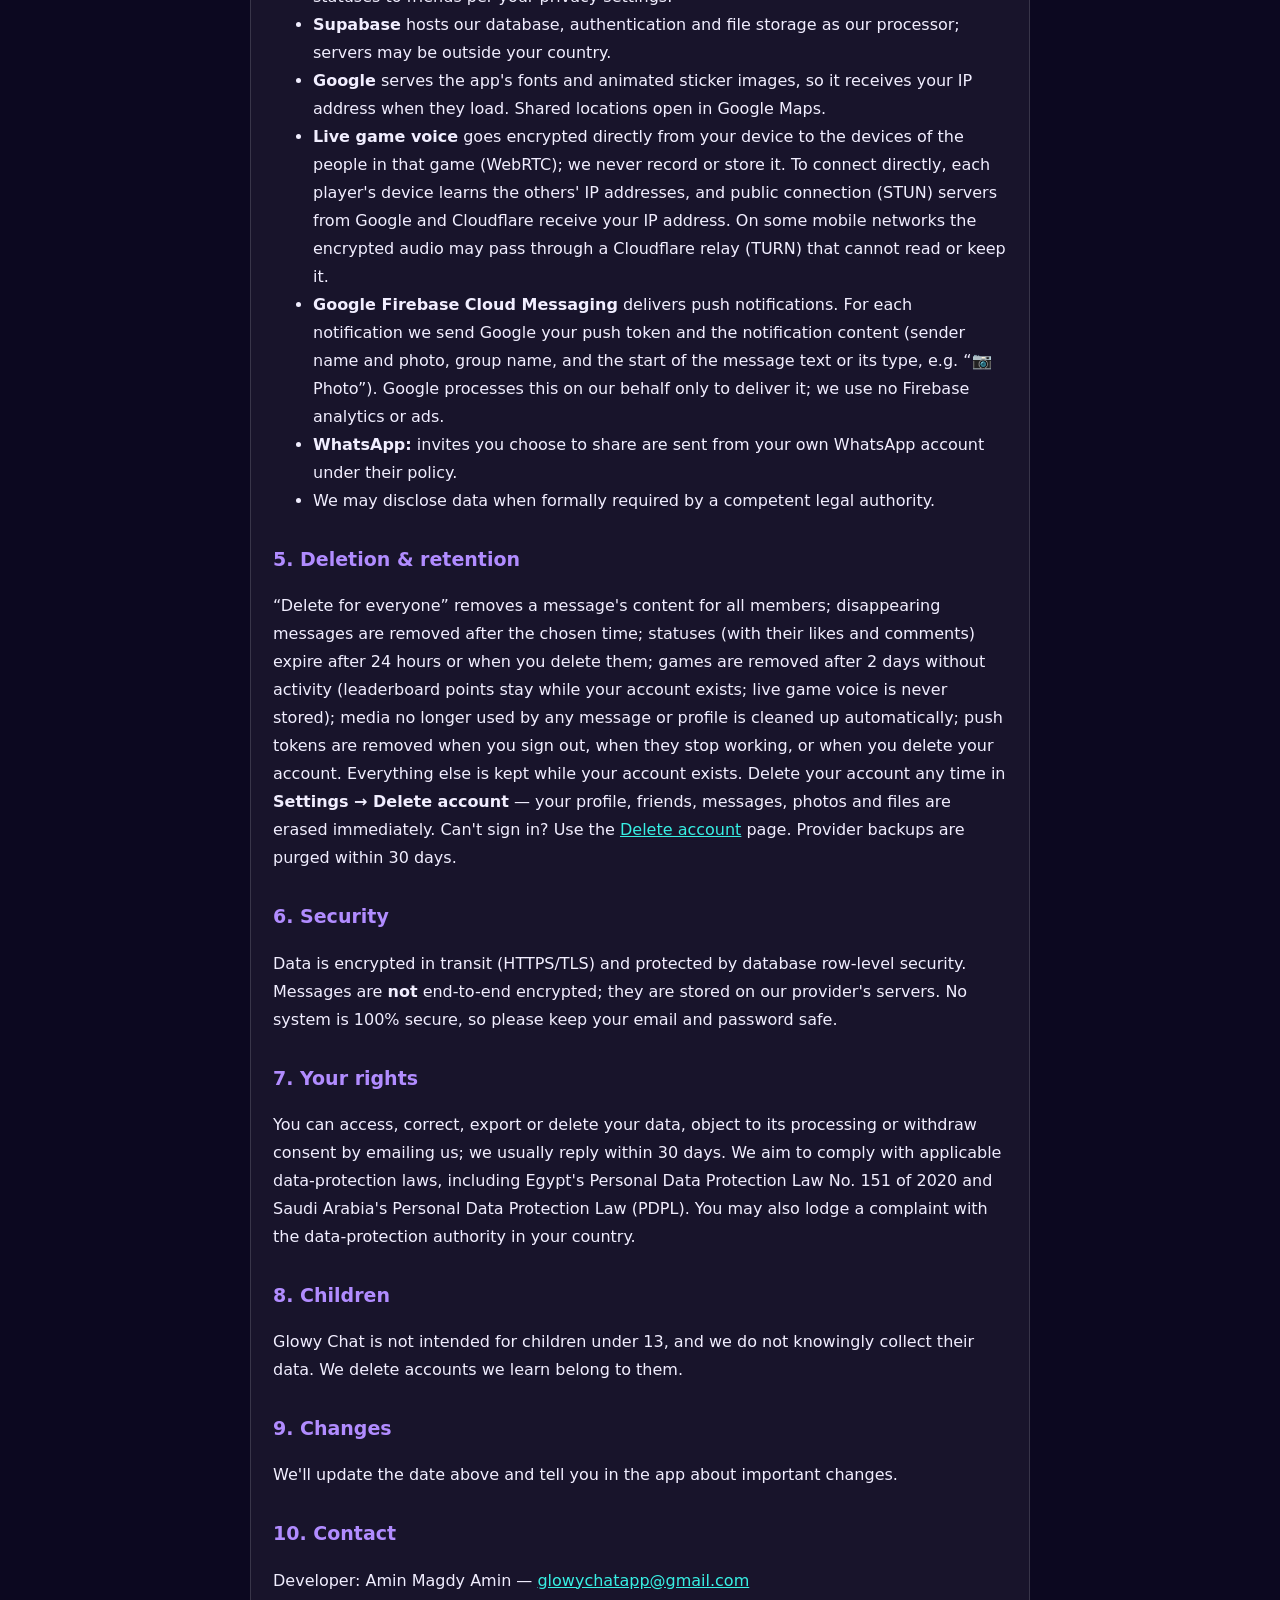
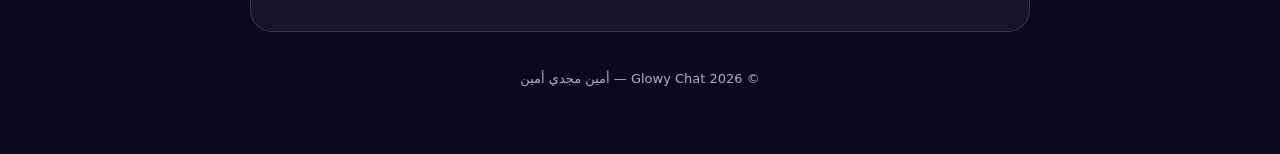
==== commit 0924fbd8: "Privacy policy: mention free chat gifts Co-Authored-By: Claude Opus 5.5 <noreply@anthropic.com> Clau" ====
--- a/privacy.html
+++ b/privacy.html
@@ -41,7 +41,7 @@
           <li><strong>الأصدقاء:</strong> طلبات الصداقة، وقائمة أصدقائك، ورمز الإضافة الخاص بك (المستخدم في رمز QR ورسالة الدعوة).</li>
           <li>
             <strong>المحتوى الذي ترسله:</strong> الرسائل، والتفاعلات، والملصقات، والصور، والرسائل الصوتية، والملفات، والموقع (فقط إذا اخترت إرساله)،
-            والحالات، والمجموعات التي تنشئها أو تنضم إليها، والردود على الرسائل وتعديلها. يتم تصغير الصور وضغطها على جهازك قبل رفعها.
+            والحالات، والمجموعات التي تنشئها أو تنضم إليها، والهدايا المجانية التي ترسلها في المحادثات، والردود على الرسائل وتعديلها. يتم تصغير الصور وضغطها على جهازك قبل رفعها.
           </li>
           <li><strong>تفاعلات الحالات ومشاهداتها:</strong> تُحفظ الإعجابات والتعليقات التي تضعها على حالات أصدقائك، وكذلك مشاهدتك للحالة، ويستطيع صاحب الحالة وحده رؤية من شاهدها ومن أعجب بها ومن علّق عليها ونص التعليق.</li>
           <li><strong>تاريخ الميلاد (اختياري):</strong> اليوم والشهر فقط دون السنة، إذا اخترت إضافته من الإعدادات. لا يراه إلا أصدقاؤك، ويُستخدم لتذكيرهم بعيد ميلادك. ويمكنك حذفه في أي وقت.</li>
@@ -173,7 +173,7 @@
           <li><strong>Account:</strong> your email address and password (stored hashed by our sign-in provider — we never see it).</li>
           <li><strong>Profile:</strong> name, username, bio, photo or emoji avatar and glow color — visible only to your friends, people you have a friend request with, and people you share a chat with. Others can find you only by typing your exact username — there is no user list or partial-name search.</li>
           <li><strong>Friends:</strong> friend requests, your friends list and your personal friend code (used in your QR code and invite message).</li>
-          <li><strong>Content you send:</strong> messages, reactions, stickers, photos, voice messages, files, a location (only if you choose to send it), statuses, groups, replies and edits. Photos are resized and compressed on your device before upload.</li>
+          <li><strong>Content you send:</strong> messages, reactions, stickers, photos, voice messages, files, a location (only if you choose to send it), statuses, groups, the free gifts you send in chats, replies and edits. Photos are resized and compressed on your device before upload.</li>
           <li><strong>Status views, likes &amp; comments:</strong> stored and shown only to the status owner (who viewed, liked or commented, and the comment).</li>
           <li><strong>Birthday (optional):</strong> day and month only, never the year, if you add it in Settings. Only your friends can see it, to be reminded of it. You can remove it at any time.</li>
           <li><strong>Streaks (🔥):</strong> how many days in a row you and a friend both sent messages, computed automatically from message times and shown only to the two of you.</li>
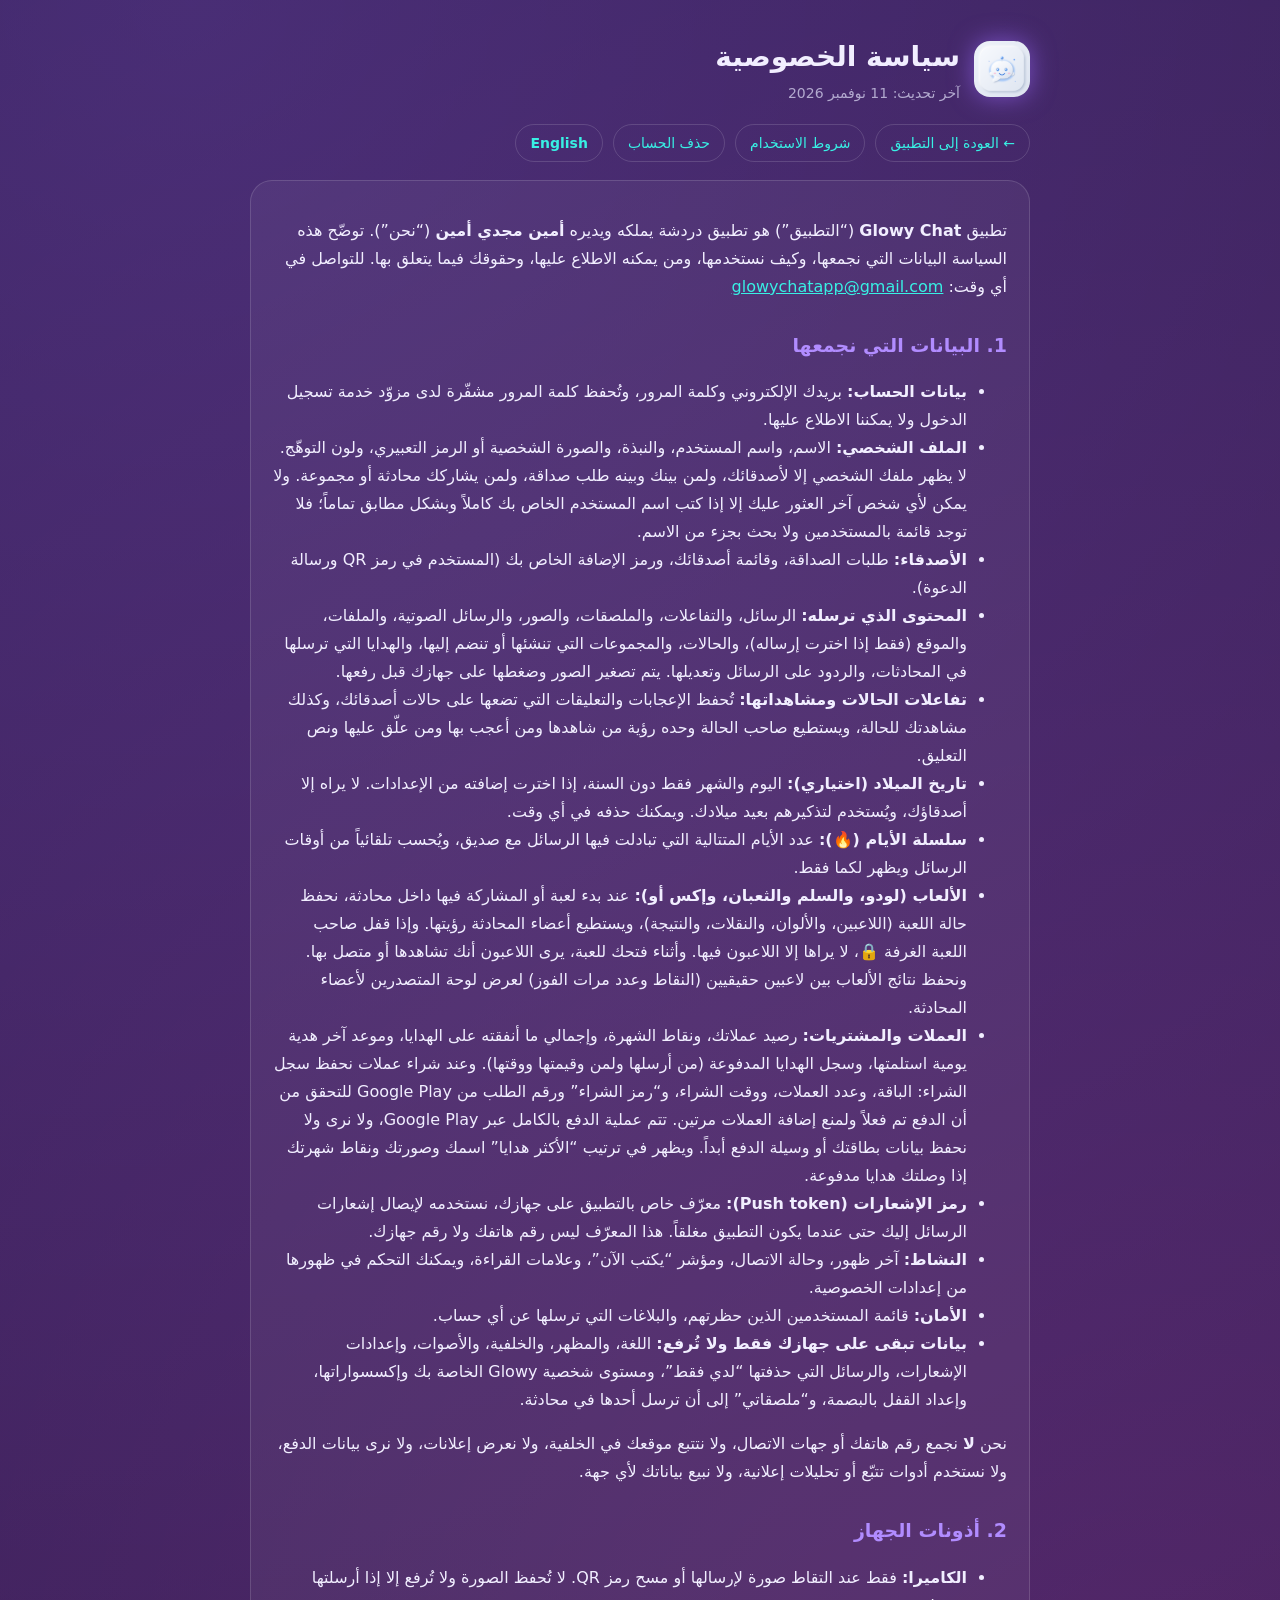
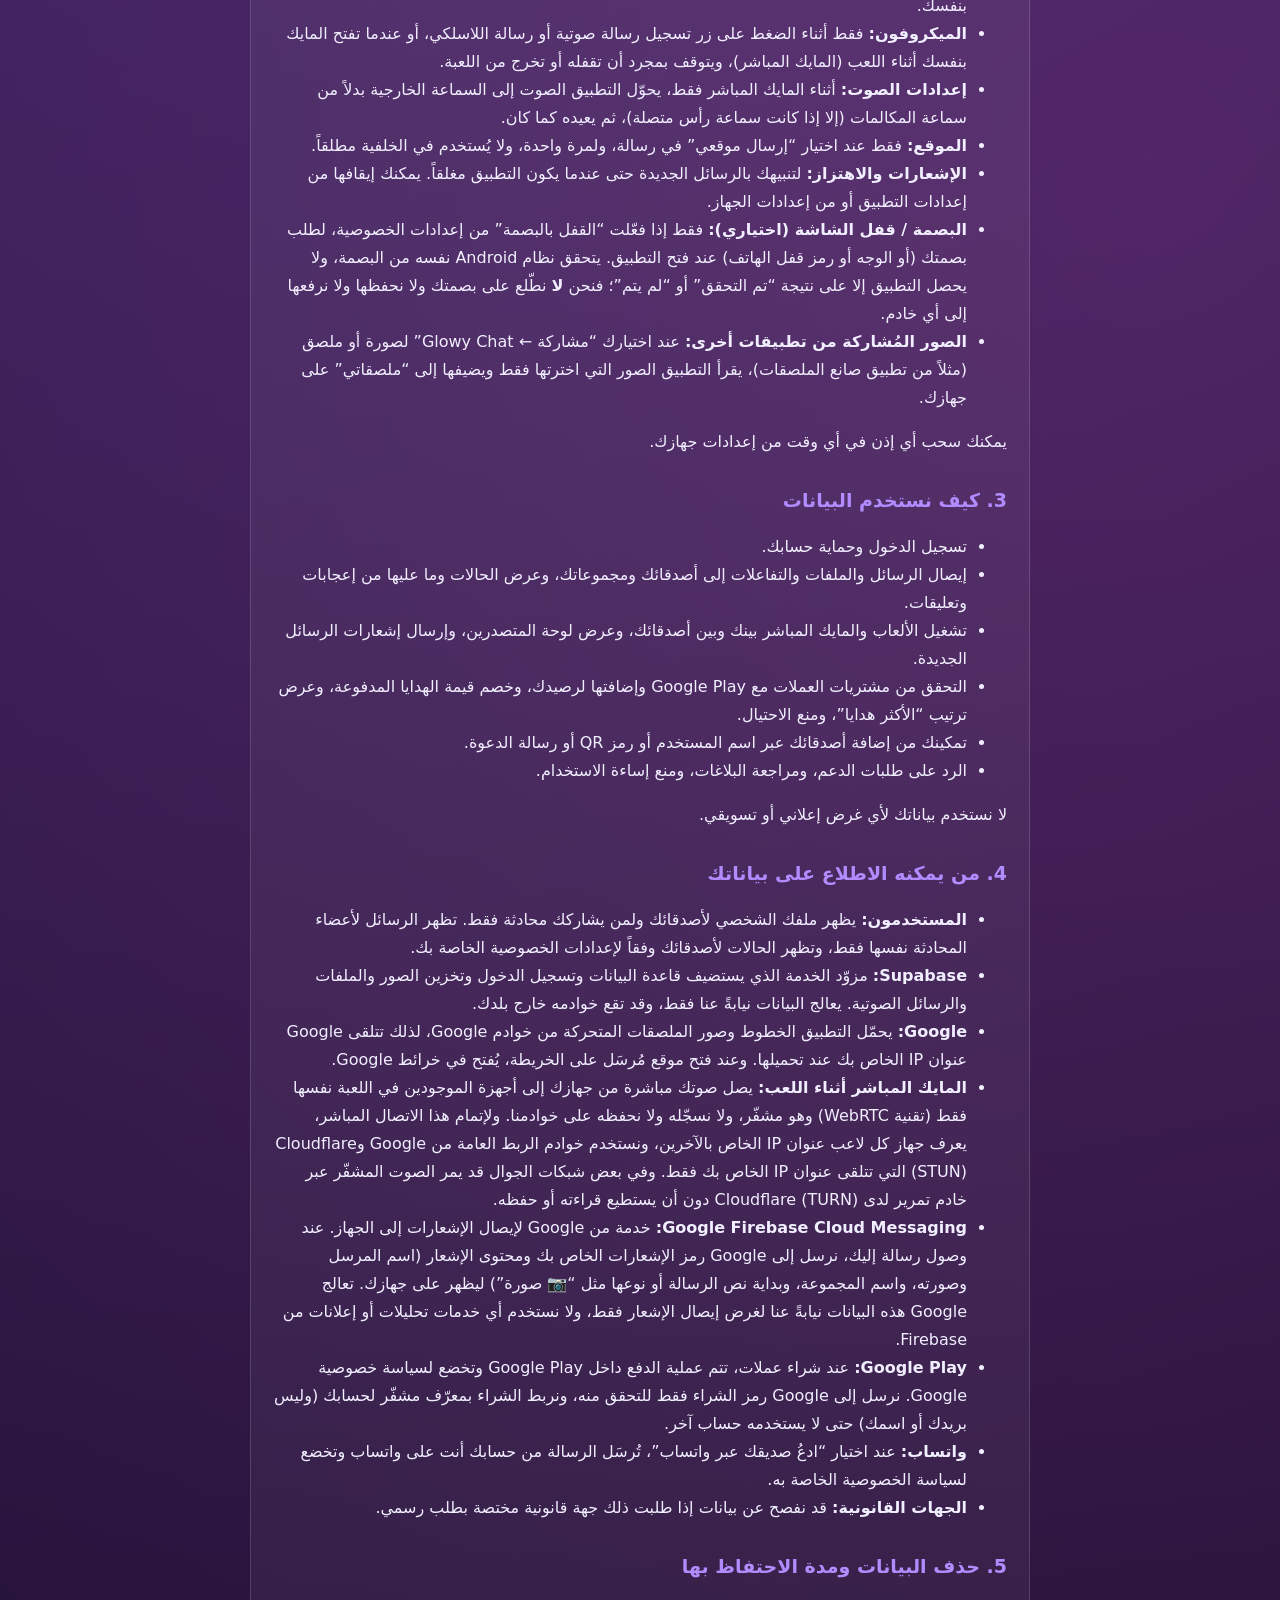
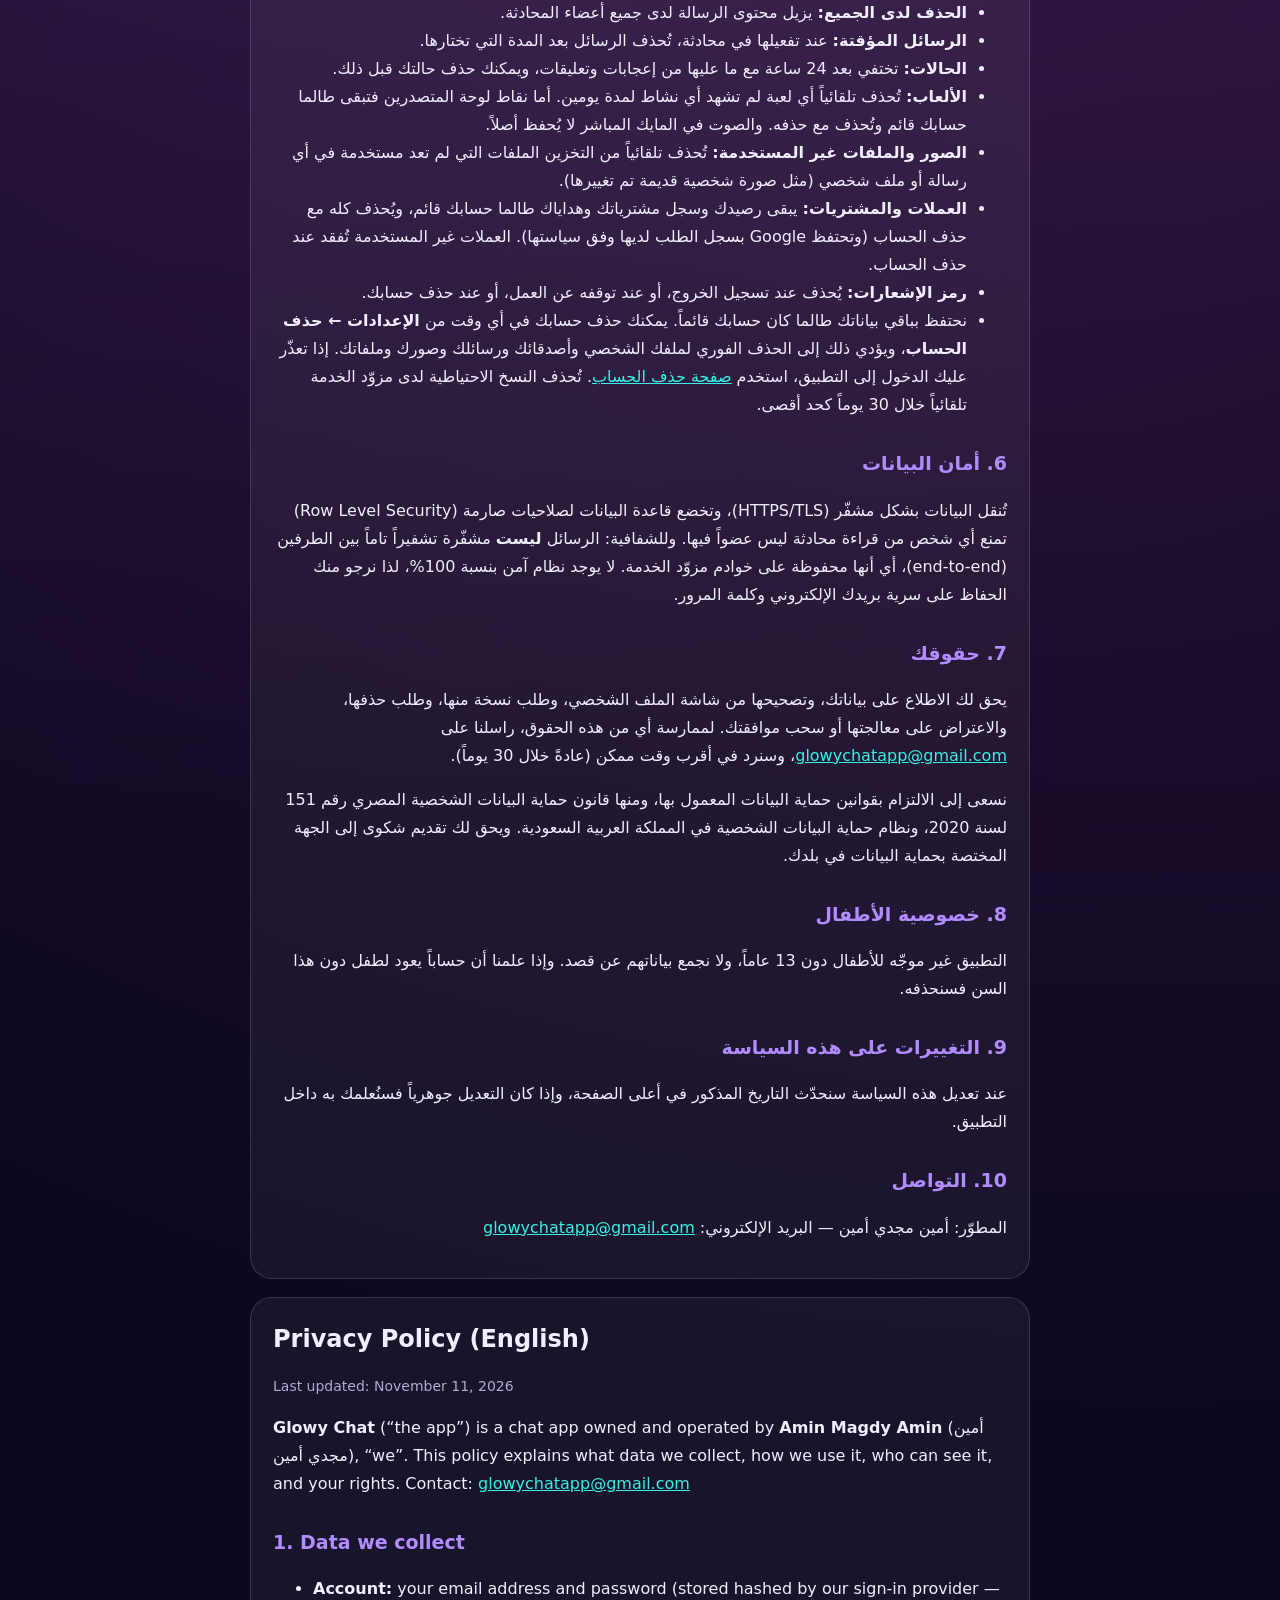
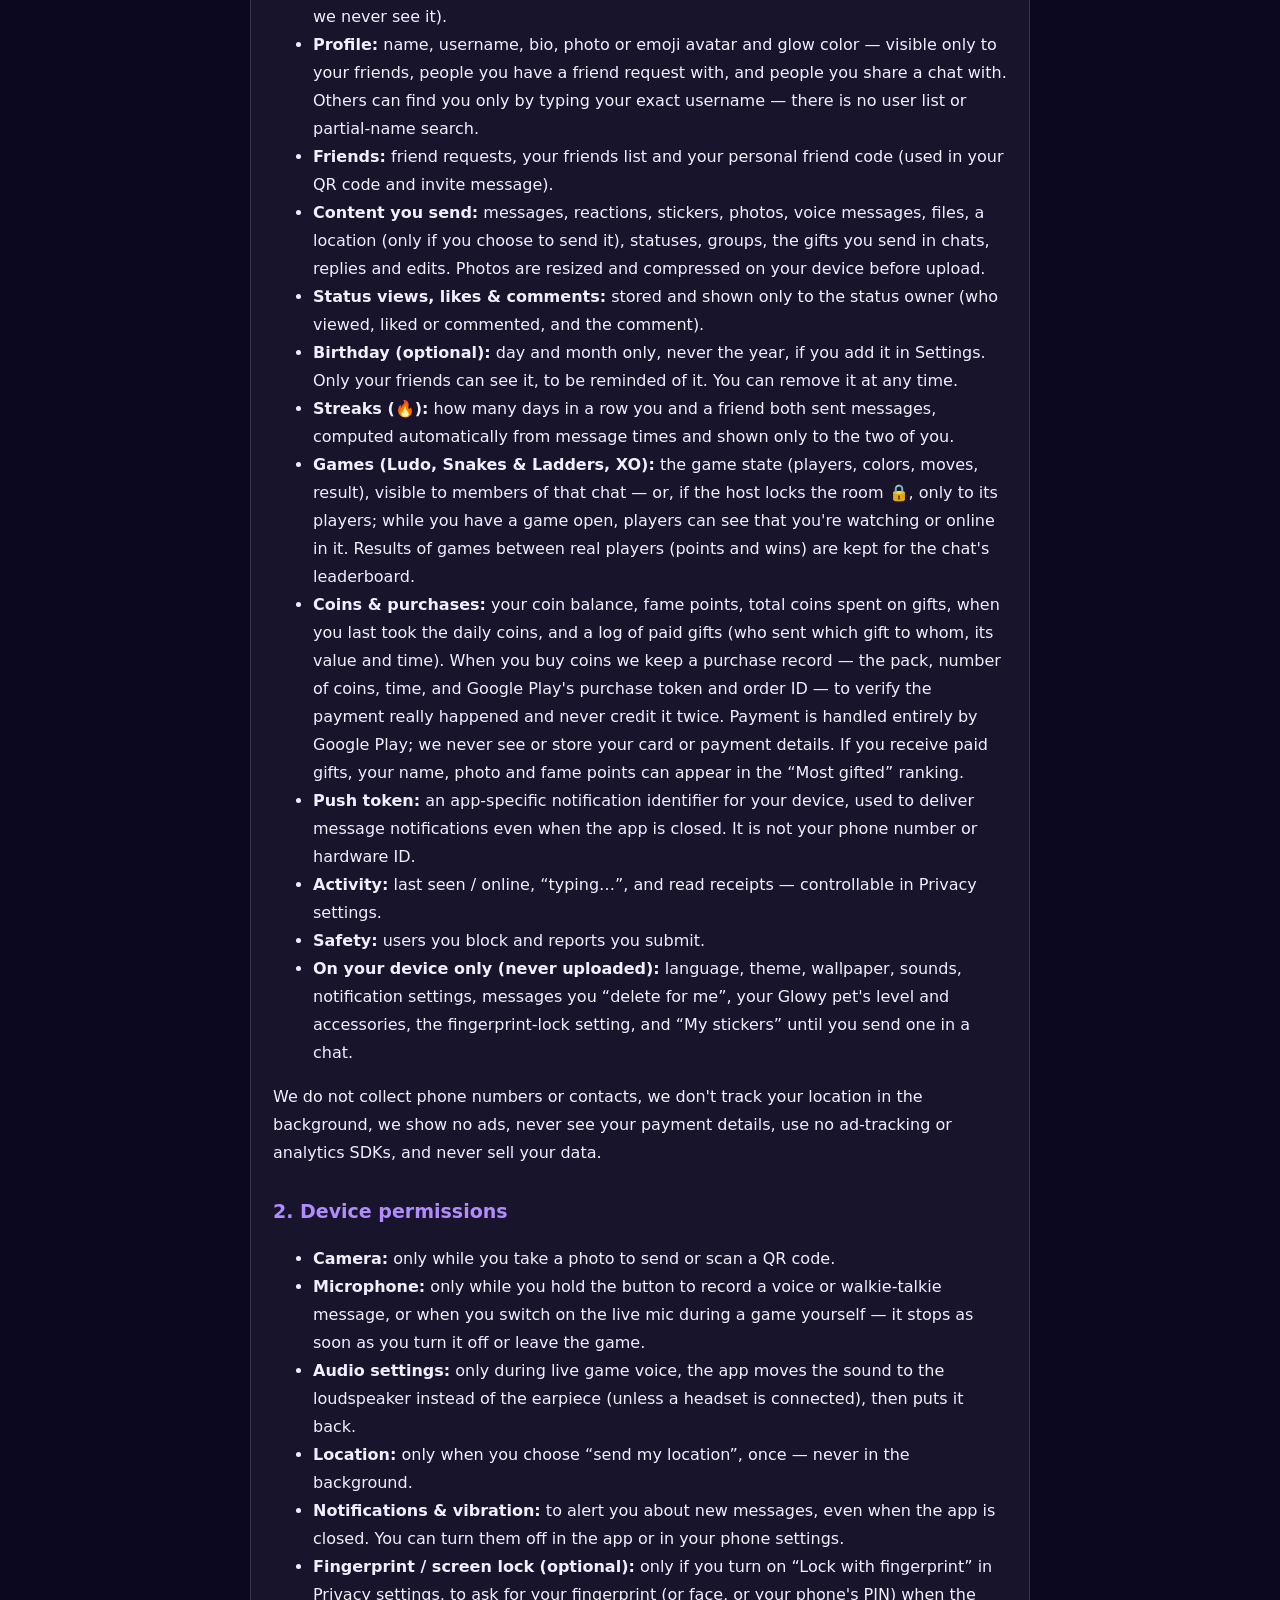
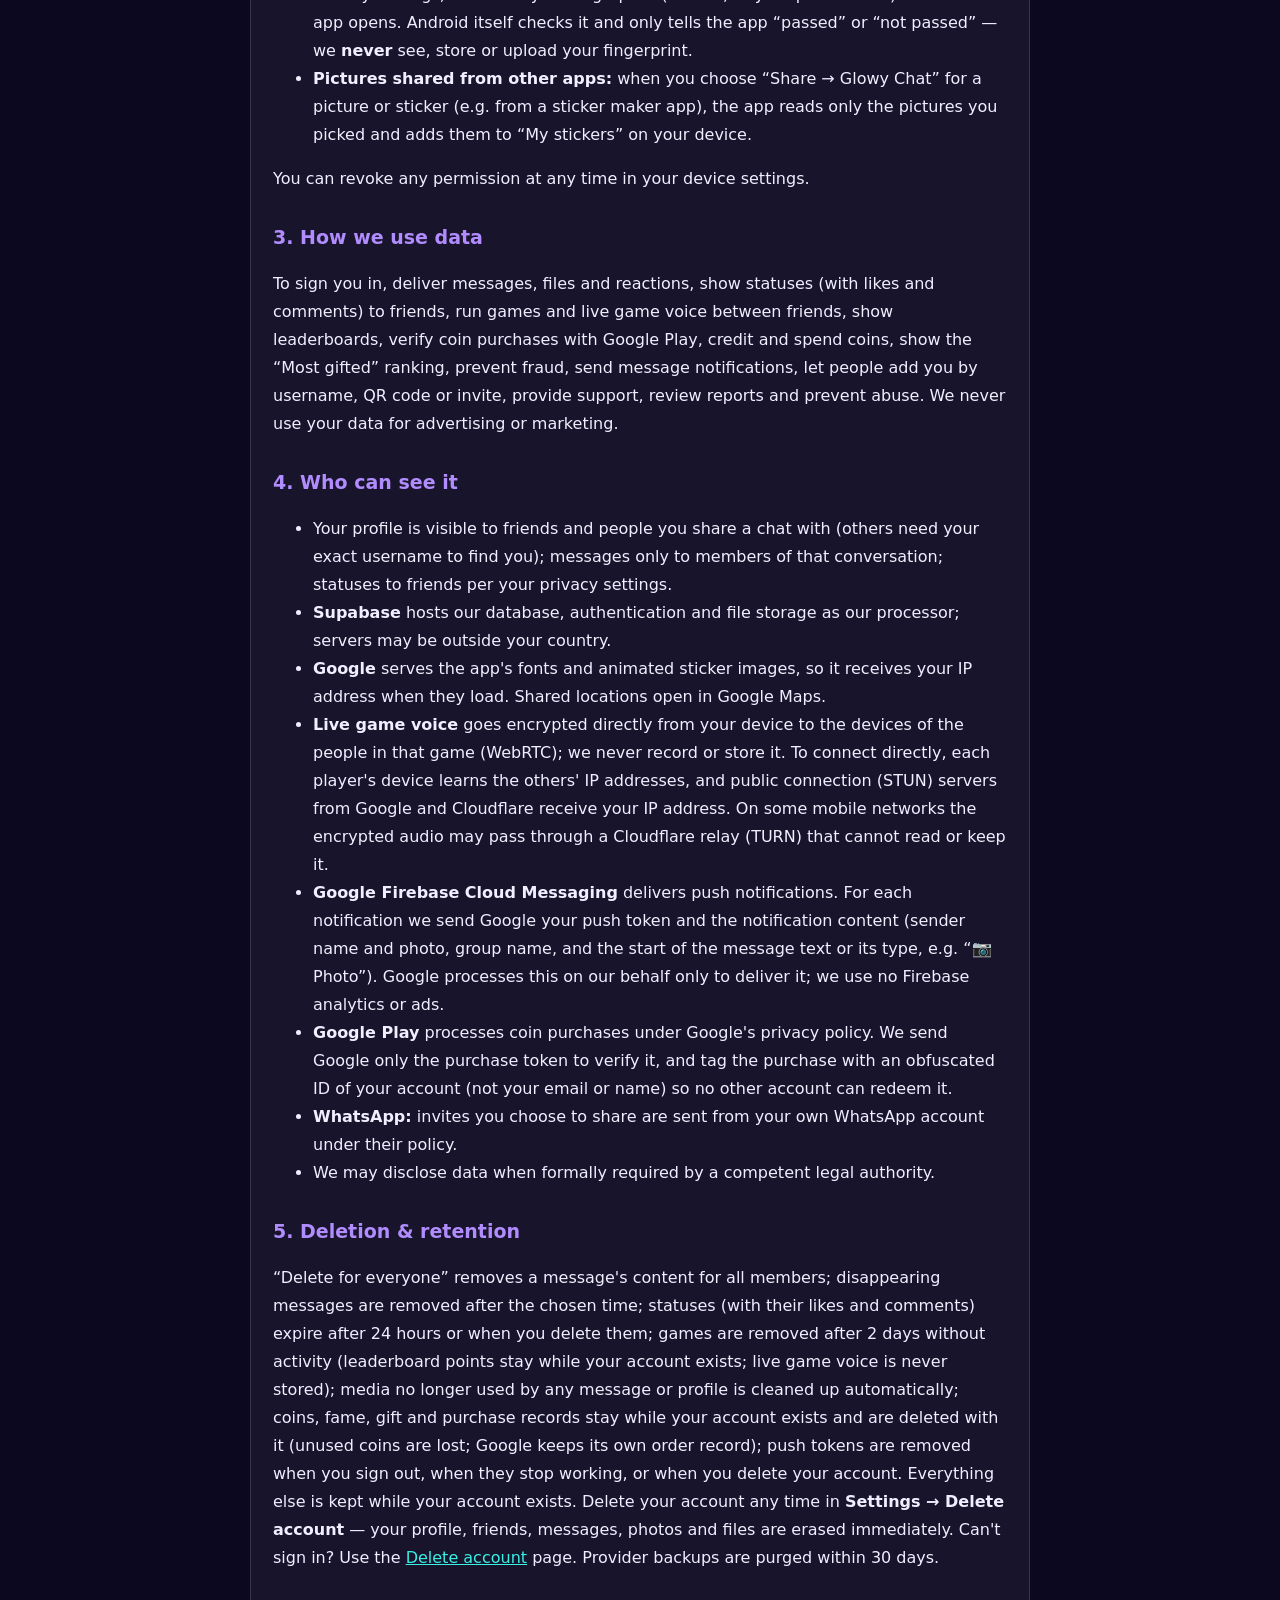
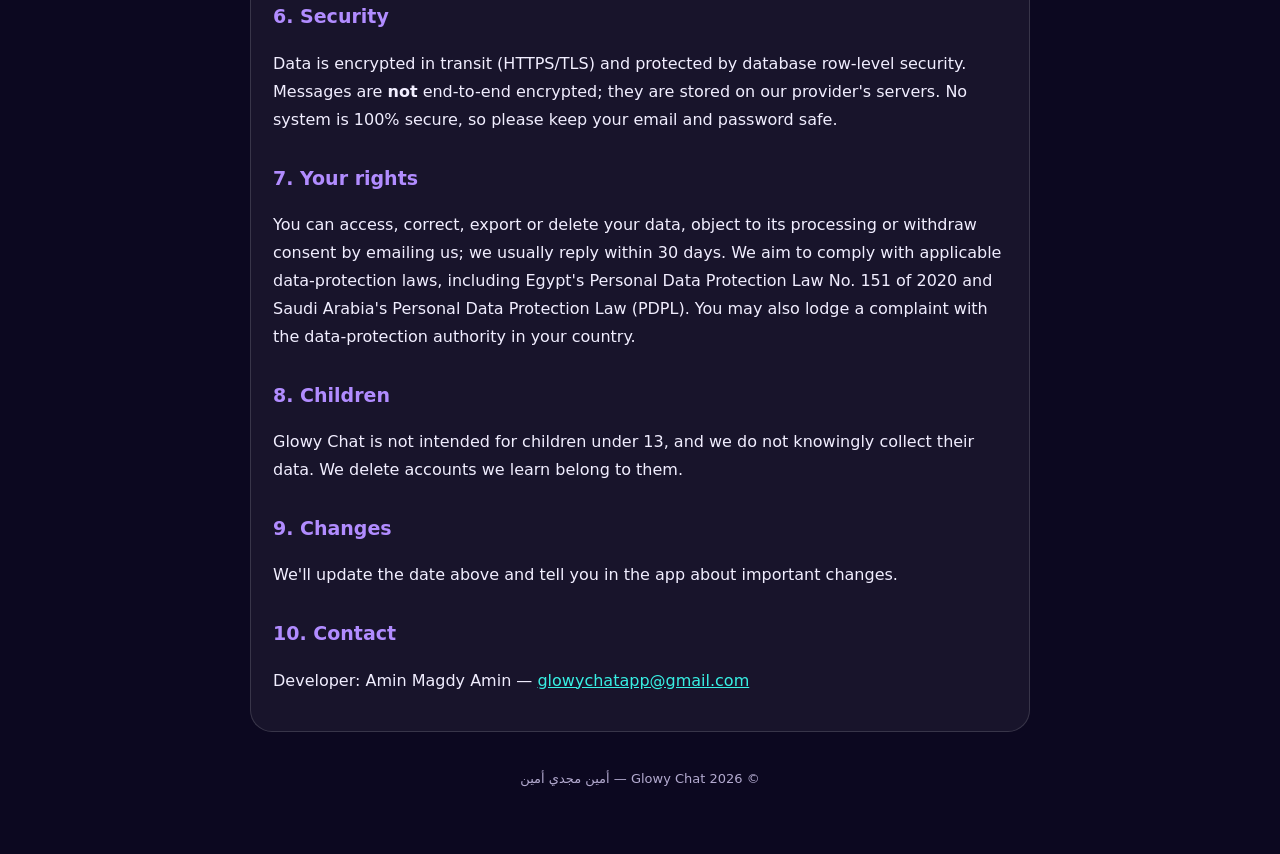
==== commit 2bbf505b: "Coins & paid gifts: privacy policy and terms Co-Authored-By: Claude Opus 5.5 <noreply@anthropic.com>" ====
--- a/privacy.html
+++ b/privacy.html
@@ -41,7 +41,7 @@
           <li><strong>الأصدقاء:</strong> طلبات الصداقة، وقائمة أصدقائك، ورمز الإضافة الخاص بك (المستخدم في رمز QR ورسالة الدعوة).</li>
           <li>
             <strong>المحتوى الذي ترسله:</strong> الرسائل، والتفاعلات، والملصقات، والصور، والرسائل الصوتية، والملفات، والموقع (فقط إذا اخترت إرساله)،
-            والحالات، والمجموعات التي تنشئها أو تنضم إليها، والهدايا المجانية التي ترسلها في المحادثات، والردود على الرسائل وتعديلها. يتم تصغير الصور وضغطها على جهازك قبل رفعها.
+            والحالات، والمجموعات التي تنشئها أو تنضم إليها، والهدايا التي ترسلها في المحادثات، والردود على الرسائل وتعديلها. يتم تصغير الصور وضغطها على جهازك قبل رفعها.
           </li>
           <li><strong>تفاعلات الحالات ومشاهداتها:</strong> تُحفظ الإعجابات والتعليقات التي تضعها على حالات أصدقائك، وكذلك مشاهدتك للحالة، ويستطيع صاحب الحالة وحده رؤية من شاهدها ومن أعجب بها ومن علّق عليها ونص التعليق.</li>
           <li><strong>تاريخ الميلاد (اختياري):</strong> اليوم والشهر فقط دون السنة، إذا اخترت إضافته من الإعدادات. لا يراه إلا أصدقاؤك، ويُستخدم لتذكيرهم بعيد ميلادك. ويمكنك حذفه في أي وقت.</li>
@@ -52,13 +52,20 @@
             وأثناء فتحك للعبة، يرى اللاعبون أنك تشاهدها أو متصل بها.
             ونحفظ نتائج الألعاب بين لاعبين حقيقيين (النقاط وعدد مرات الفوز) لعرض لوحة المتصدرين لأعضاء المحادثة.
           </li>
+          <li>
+            <strong>العملات والمشتريات:</strong> رصيد عملاتك، ونقاط الشهرة، وإجمالي ما أنفقته على الهدايا، وموعد آخر هدية يومية استلمتها،
+            وسجل الهدايا المدفوعة (من أرسلها ولمن وقيمتها ووقتها). وعند شراء عملات نحفظ سجل الشراء: الباقة، وعدد العملات، ووقت الشراء،
+            و“رمز الشراء” ورقم الطلب من Google Play للتحقق من أن الدفع تم فعلاً ولمنع إضافة العملات مرتين.
+            تتم عملية الدفع بالكامل عبر Google Play، ولا نرى ولا نحفظ بيانات بطاقتك أو وسيلة الدفع أبداً.
+            ويظهر في ترتيب “الأكثر هدايا” اسمك وصورتك ونقاط شهرتك إذا وصلتك هدايا مدفوعة.
+          </li>
           <li><strong>رمز الإشعارات (Push token):</strong> معرّف خاص بالتطبيق على جهازك، نستخدمه لإيصال إشعارات الرسائل إليك حتى عندما يكون التطبيق مغلقاً. هذا المعرّف ليس رقم هاتفك ولا رقم جهازك.</li>
           <li><strong>النشاط:</strong> آخر ظهور، وحالة الاتصال، ومؤشر “يكتب الآن”، وعلامات القراءة، ويمكنك التحكم في ظهورها من إعدادات الخصوصية.</li>
           <li><strong>الأمان:</strong> قائمة المستخدمين الذين حظرتهم، والبلاغات التي ترسلها عن أي حساب.</li>
           <li><strong>بيانات تبقى على جهازك فقط ولا تُرفع:</strong> اللغة، والمظهر، والخلفية، والأصوات، وإعدادات الإشعارات، والرسائل التي حذفتها “لدي فقط”، ومستوى شخصية Glowy الخاصة بك وإكسسواراتها، وإعداد القفل بالبصمة، و“ملصقاتي” إلى أن ترسل أحدها في محادثة.</li>
         </ul>
         <p>
-          نحن <strong>لا</strong> نجمع رقم هاتفك أو جهات الاتصال، ولا نتتبع موقعك في الخلفية، ولا نعرض إعلانات،
+          نحن <strong>لا</strong> نجمع رقم هاتفك أو جهات الاتصال، ولا نتتبع موقعك في الخلفية، ولا نعرض إعلانات، ولا نرى بيانات الدفع،
           ولا نستخدم أدوات تتبّع أو تحليلات إعلانية، ولا نبيع بياناتك لأي جهة.
         </p>
 
@@ -79,6 +86,7 @@
           <li>تسجيل الدخول وحماية حسابك.</li>
           <li>إيصال الرسائل والملفات والتفاعلات إلى أصدقائك ومجموعاتك، وعرض الحالات وما عليها من إعجابات وتعليقات.</li>
           <li>تشغيل الألعاب والمايك المباشر بينك وبين أصدقائك، وعرض لوحة المتصدرين، وإرسال إشعارات الرسائل الجديدة.</li>
+          <li>التحقق من مشتريات العملات مع Google Play وإضافتها لرصيدك، وخصم قيمة الهدايا المدفوعة، وعرض ترتيب “الأكثر هدايا”، ومنع الاحتيال.</li>
           <li>تمكينك من إضافة أصدقائك عبر اسم المستخدم أو رمز QR أو رسالة الدعوة.</li>
           <li>الرد على طلبات الدعم، ومراجعة البلاغات، ومنع إساءة الاستخدام.</li>
         </ul>
@@ -108,6 +116,10 @@
             <strong>Google Firebase Cloud Messaging:</strong> خدمة من Google لإيصال الإشعارات إلى الجهاز.
             عند وصول رسالة إليك، نرسل إلى Google رمز الإشعارات الخاص بك ومحتوى الإشعار (اسم المرسل وصورته، واسم المجموعة، وبداية نص الرسالة أو نوعها مثل “📷 صورة”) ليظهر على جهازك.
             تعالج Google هذه البيانات نيابةً عنا لغرض إيصال الإشعار فقط، ولا نستخدم أي خدمات تحليلات أو إعلانات من Firebase.
+          </li>
+          <li>
+            <strong>Google Play:</strong> عند شراء عملات، تتم عملية الدفع داخل Google Play وتخضع لسياسة خصوصية Google.
+            نرسل إلى Google رمز الشراء فقط للتحقق منه، ونربط الشراء بمعرّف مشفّر لحسابك (وليس بريدك أو اسمك) حتى لا يستخدمه حساب آخر.
           </li>
           <li><strong>واتساب:</strong> عند اختيار “ادعُ صديقك عبر واتساب”، تُرسَل الرسالة من حسابك أنت على واتساب وتخضع لسياسة الخصوصية الخاصة به.</li>
           <li><strong>الجهات القانونية:</strong> قد نفصح عن بيانات إذا طلبت ذلك جهة قانونية مختصة بطلب رسمي.</li>
@@ -120,6 +132,7 @@
           <li><strong>الحالات:</strong> تختفي بعد 24 ساعة مع ما عليها من إعجابات وتعليقات، ويمكنك حذف حالتك قبل ذلك.</li>
           <li><strong>الألعاب:</strong> تُحذف تلقائياً أي لعبة لم تشهد أي نشاط لمدة يومين. أما نقاط لوحة المتصدرين فتبقى طالما حسابك قائم وتُحذف مع حذفه. والصوت في المايك المباشر لا يُحفظ أصلاً.</li>
           <li><strong>الصور والملفات غير المستخدمة:</strong> تُحذف تلقائياً من التخزين الملفات التي لم تعد مستخدمة في أي رسالة أو ملف شخصي (مثل صورة شخصية قديمة تم تغييرها).</li>
+          <li><strong>العملات والمشتريات:</strong> يبقى رصيدك وسجل مشترياتك وهداياك طالما حسابك قائم، ويُحذف كله مع حذف الحساب (وتحتفظ Google بسجل الطلب لديها وفق سياستها). العملات غير المستخدمة تُفقد عند حذف الحساب.</li>
           <li><strong>رمز الإشعارات:</strong> يُحذف عند تسجيل الخروج، أو عند توقفه عن العمل، أو عند حذف حسابك.</li>
           <li>
             نحتفظ بباقي بياناتك طالما كان حسابك قائماً. يمكنك حذف حسابك في أي وقت من
@@ -173,17 +186,18 @@
           <li><strong>Account:</strong> your email address and password (stored hashed by our sign-in provider — we never see it).</li>
           <li><strong>Profile:</strong> name, username, bio, photo or emoji avatar and glow color — visible only to your friends, people you have a friend request with, and people you share a chat with. Others can find you only by typing your exact username — there is no user list or partial-name search.</li>
           <li><strong>Friends:</strong> friend requests, your friends list and your personal friend code (used in your QR code and invite message).</li>
-          <li><strong>Content you send:</strong> messages, reactions, stickers, photos, voice messages, files, a location (only if you choose to send it), statuses, groups, the free gifts you send in chats, replies and edits. Photos are resized and compressed on your device before upload.</li>
+          <li><strong>Content you send:</strong> messages, reactions, stickers, photos, voice messages, files, a location (only if you choose to send it), statuses, groups, the gifts you send in chats, replies and edits. Photos are resized and compressed on your device before upload.</li>
           <li><strong>Status views, likes &amp; comments:</strong> stored and shown only to the status owner (who viewed, liked or commented, and the comment).</li>
           <li><strong>Birthday (optional):</strong> day and month only, never the year, if you add it in Settings. Only your friends can see it, to be reminded of it. You can remove it at any time.</li>
           <li><strong>Streaks (🔥):</strong> how many days in a row you and a friend both sent messages, computed automatically from message times and shown only to the two of you.</li>
           <li><strong>Games (Ludo, Snakes &amp; Ladders, XO):</strong> the game state (players, colors, moves, result), visible to members of that chat — or, if the host locks the room 🔒, only to its players; while you have a game open, players can see that you're watching or online in it. Results of games between real players (points and wins) are kept for the chat's leaderboard.</li>
+          <li><strong>Coins &amp; purchases:</strong> your coin balance, fame points, total coins spent on gifts, when you last took the daily coins, and a log of paid gifts (who sent which gift to whom, its value and time). When you buy coins we keep a purchase record — the pack, number of coins, time, and Google Play's purchase token and order ID — to verify the payment really happened and never credit it twice. Payment is handled entirely by Google Play; we never see or store your card or payment details. If you receive paid gifts, your name, photo and fame points can appear in the “Most gifted” ranking.</li>
           <li><strong>Push token:</strong> an app-specific notification identifier for your device, used to deliver message notifications even when the app is closed. It is not your phone number or hardware ID.</li>
           <li><strong>Activity:</strong> last seen / online, “typing…”, and read receipts — controllable in Privacy settings.</li>
           <li><strong>Safety:</strong> users you block and reports you submit.</li>
           <li><strong>On your device only (never uploaded):</strong> language, theme, wallpaper, sounds, notification settings, messages you “delete for me”, your Glowy pet's level and accessories, the fingerprint-lock setting, and “My stickers” until you send one in a chat.</li>
         </ul>
-        <p>We do not collect phone numbers or contacts, we don't track your location in the background, we show no ads, use no ad-tracking or analytics SDKs, and never sell your data.</p>
+        <p>We do not collect phone numbers or contacts, we don't track your location in the background, we show no ads, never see your payment details, use no ad-tracking or analytics SDKs, and never sell your data.</p>
 
         <h2>2. Device permissions</h2>
         <ul>
@@ -198,7 +212,7 @@
         <p>You can revoke any permission at any time in your device settings.</p>
 
         <h2>3. How we use data</h2>
-        <p>To sign you in, deliver messages, files and reactions, show statuses (with likes and comments) to friends, run games and live game voice between friends, show leaderboards, send message notifications, let people add you by username, QR code or invite, provide support, review reports and prevent abuse. We never use your data for advertising or marketing.</p>
+        <p>To sign you in, deliver messages, files and reactions, show statuses (with likes and comments) to friends, run games and live game voice between friends, show leaderboards, verify coin purchases with Google Play, credit and spend coins, show the “Most gifted” ranking, prevent fraud, send message notifications, let people add you by username, QR code or invite, provide support, review reports and prevent abuse. We never use your data for advertising or marketing.</p>
 
         <h2>4. Who can see it</h2>
         <ul>
@@ -207,6 +221,7 @@
           <li><strong>Google</strong> serves the app's fonts and animated sticker images, so it receives your IP address when they load. Shared locations open in Google Maps.</li>
           <li><strong>Live game voice</strong> goes encrypted directly from your device to the devices of the people in that game (WebRTC); we never record or store it. To connect directly, each player's device learns the others' IP addresses, and public connection (STUN) servers from Google and Cloudflare receive your IP address. On some mobile networks the encrypted audio may pass through a Cloudflare relay (TURN) that cannot read or keep it.</li>
           <li><strong>Google Firebase Cloud Messaging</strong> delivers push notifications. For each notification we send Google your push token and the notification content (sender name and photo, group name, and the start of the message text or its type, e.g. “📷 Photo”). Google processes this on our behalf only to deliver it; we use no Firebase analytics or ads.</li>
+          <li><strong>Google Play</strong> processes coin purchases under Google's privacy policy. We send Google only the purchase token to verify it, and tag the purchase with an obfuscated ID of your account (not your email or name) so no other account can redeem it.</li>
           <li><strong>WhatsApp:</strong> invites you choose to share are sent from your own WhatsApp account under their policy.</li>
           <li>We may disclose data when formally required by a competent legal authority.</li>
         </ul>
@@ -215,7 +230,7 @@
         <p>
           “Delete for everyone” removes a message's content for all members; disappearing messages are removed after the chosen time;
           statuses (with their likes and comments) expire after 24 hours or when you delete them; games are removed after 2 days without activity (leaderboard points stay while your account exists; live game voice is never stored);
-          media no longer used by any message or profile is cleaned up automatically; push tokens are removed when you sign out, when they stop working, or when you delete your account.
+          media no longer used by any message or profile is cleaned up automatically; coins, fame, gift and purchase records stay while your account exists and are deleted with it (unused coins are lost; Google keeps its own order record); push tokens are removed when you sign out, when they stop working, or when you delete your account.
           Everything else is kept while your account exists. Delete your account any time in <strong>Settings → Delete account</strong> — your profile, friends, messages,
           photos and files are erased immediately. Can't sign in? Use the <a href="delete-account.html">Delete account</a> page. Provider backups are purged within 30 days.
         </p>
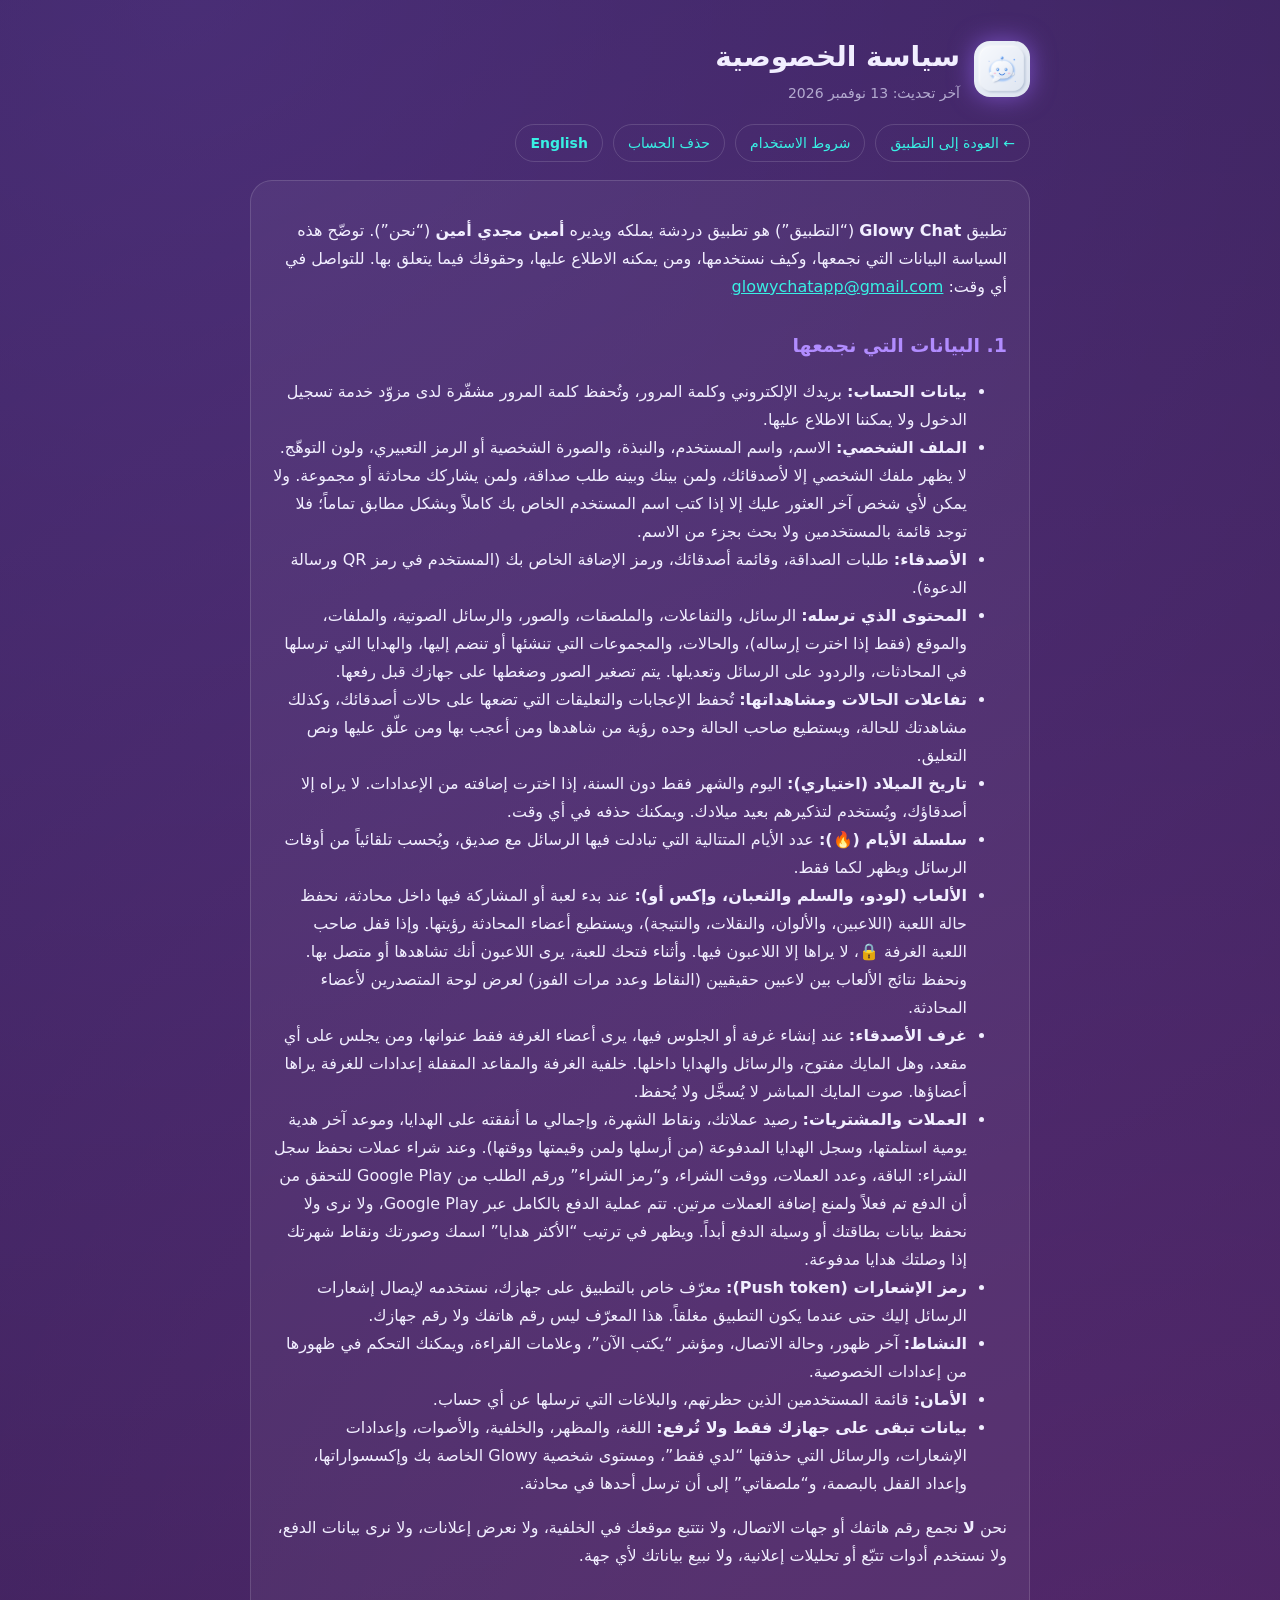
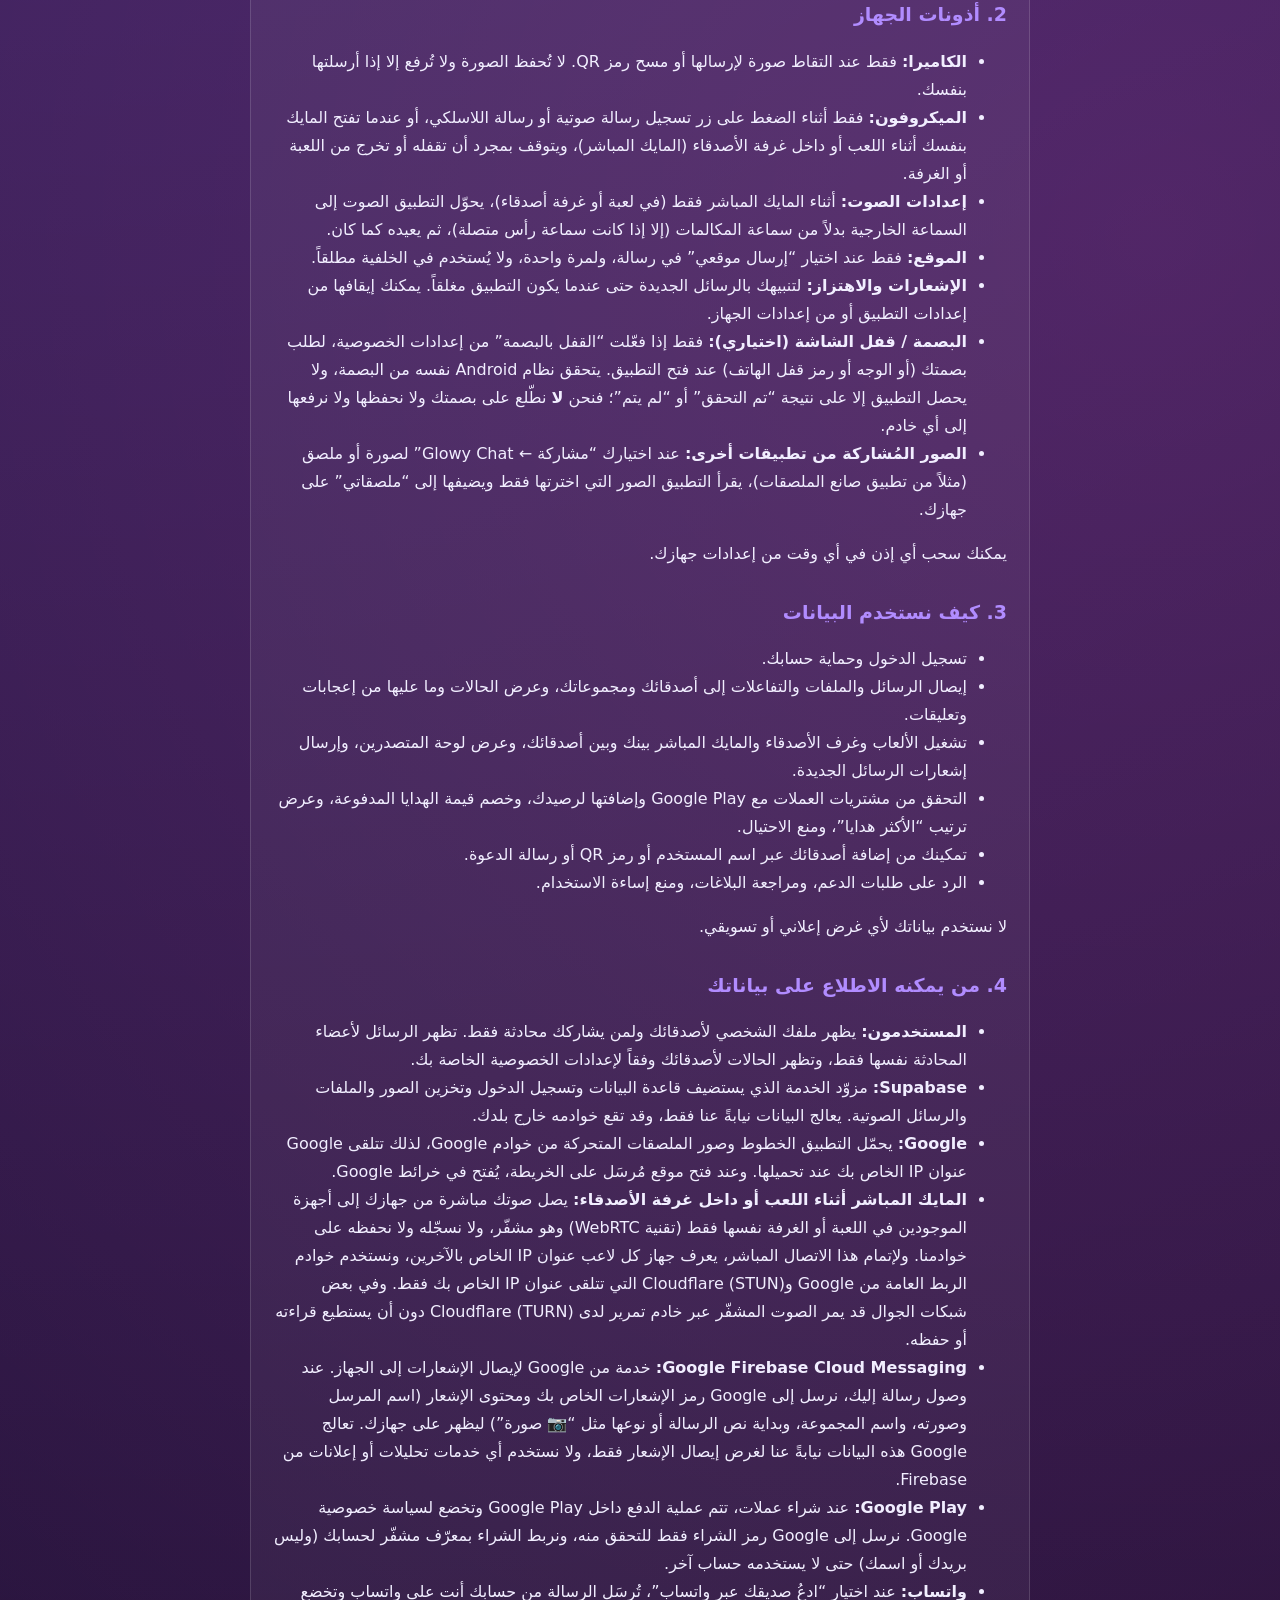
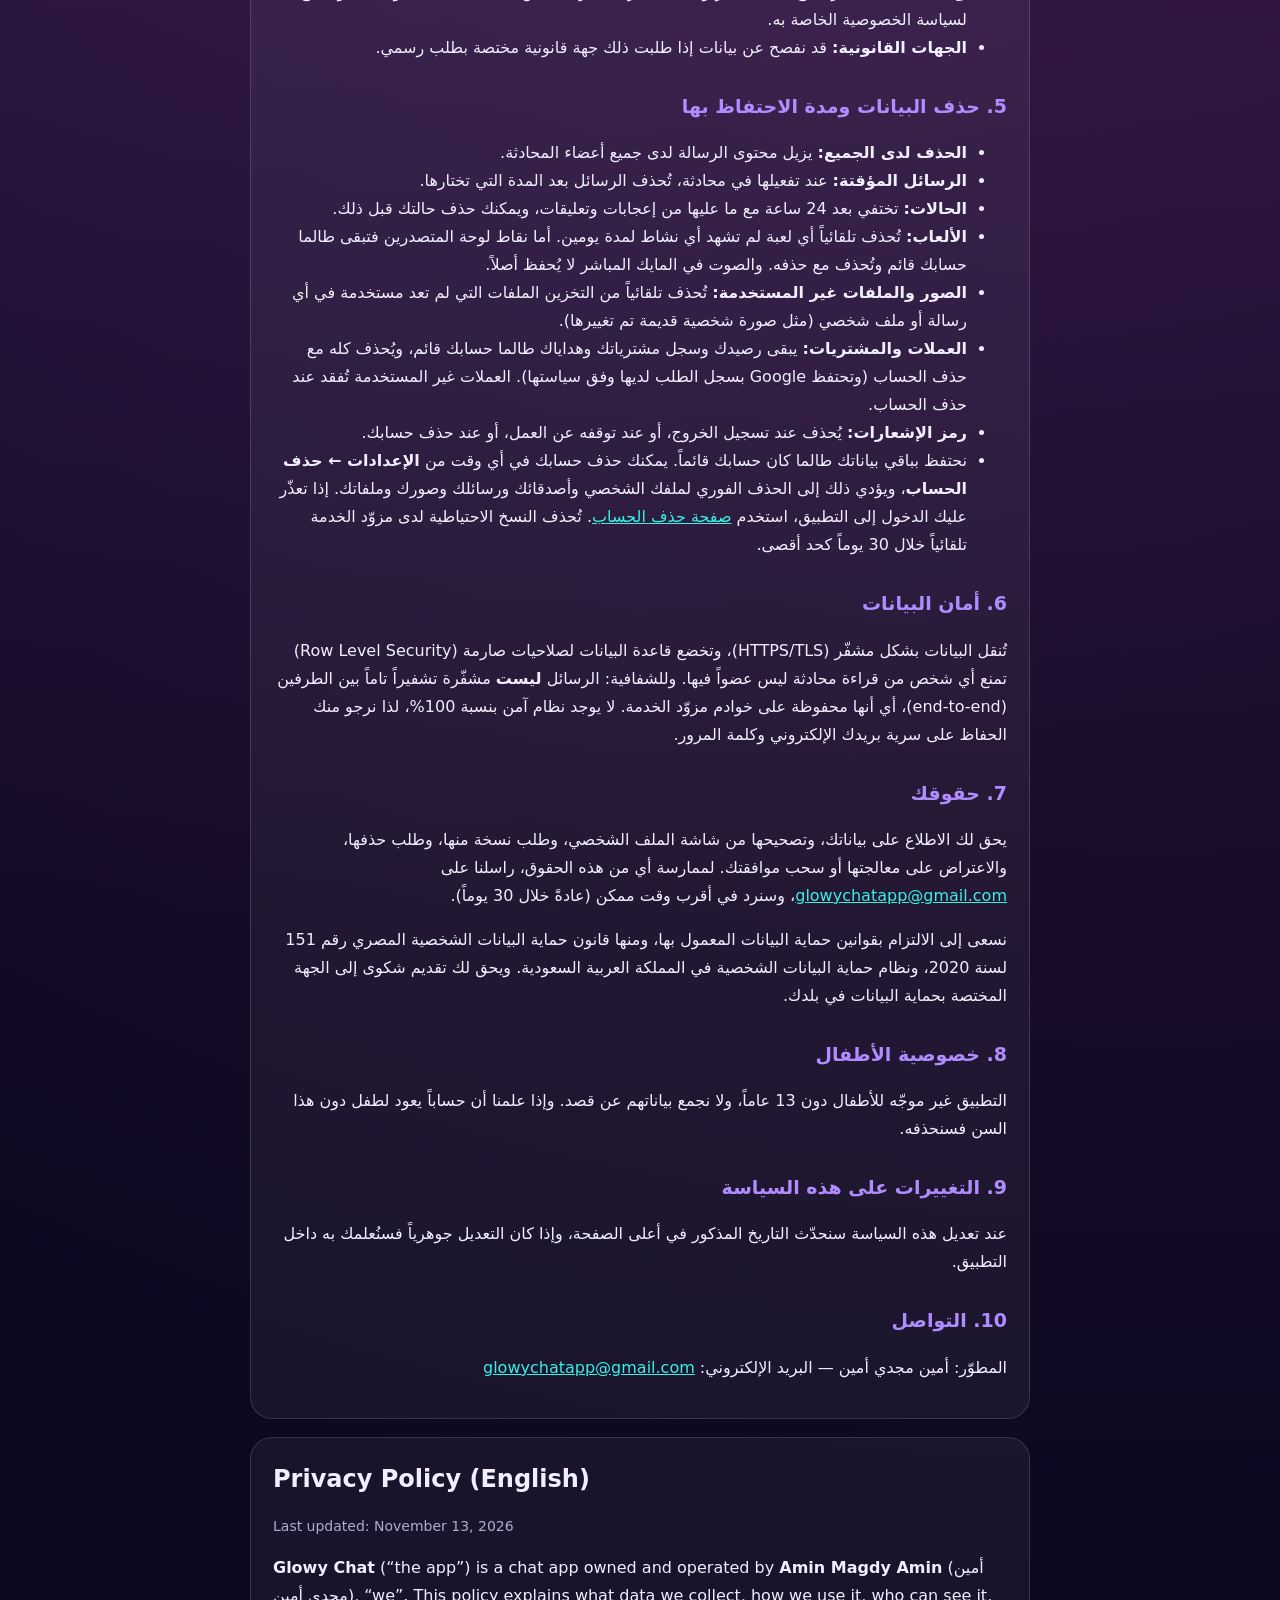
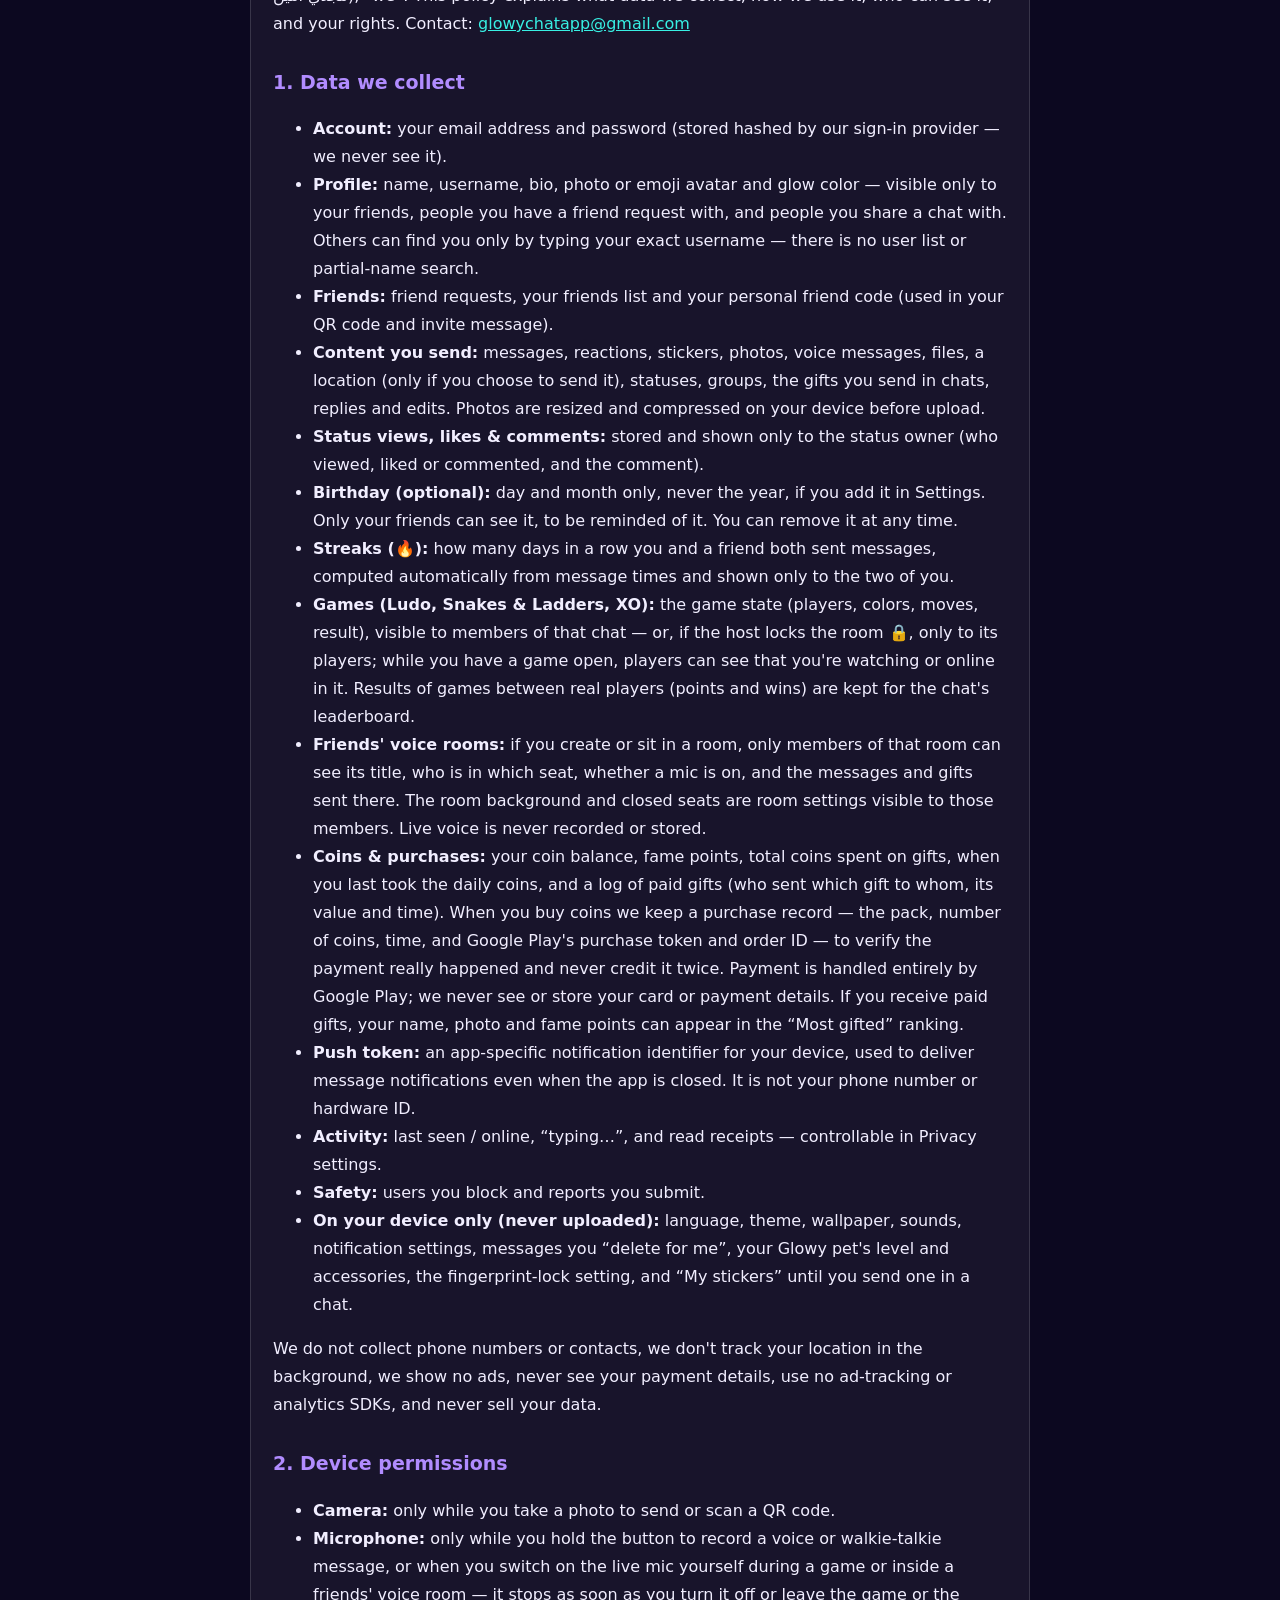
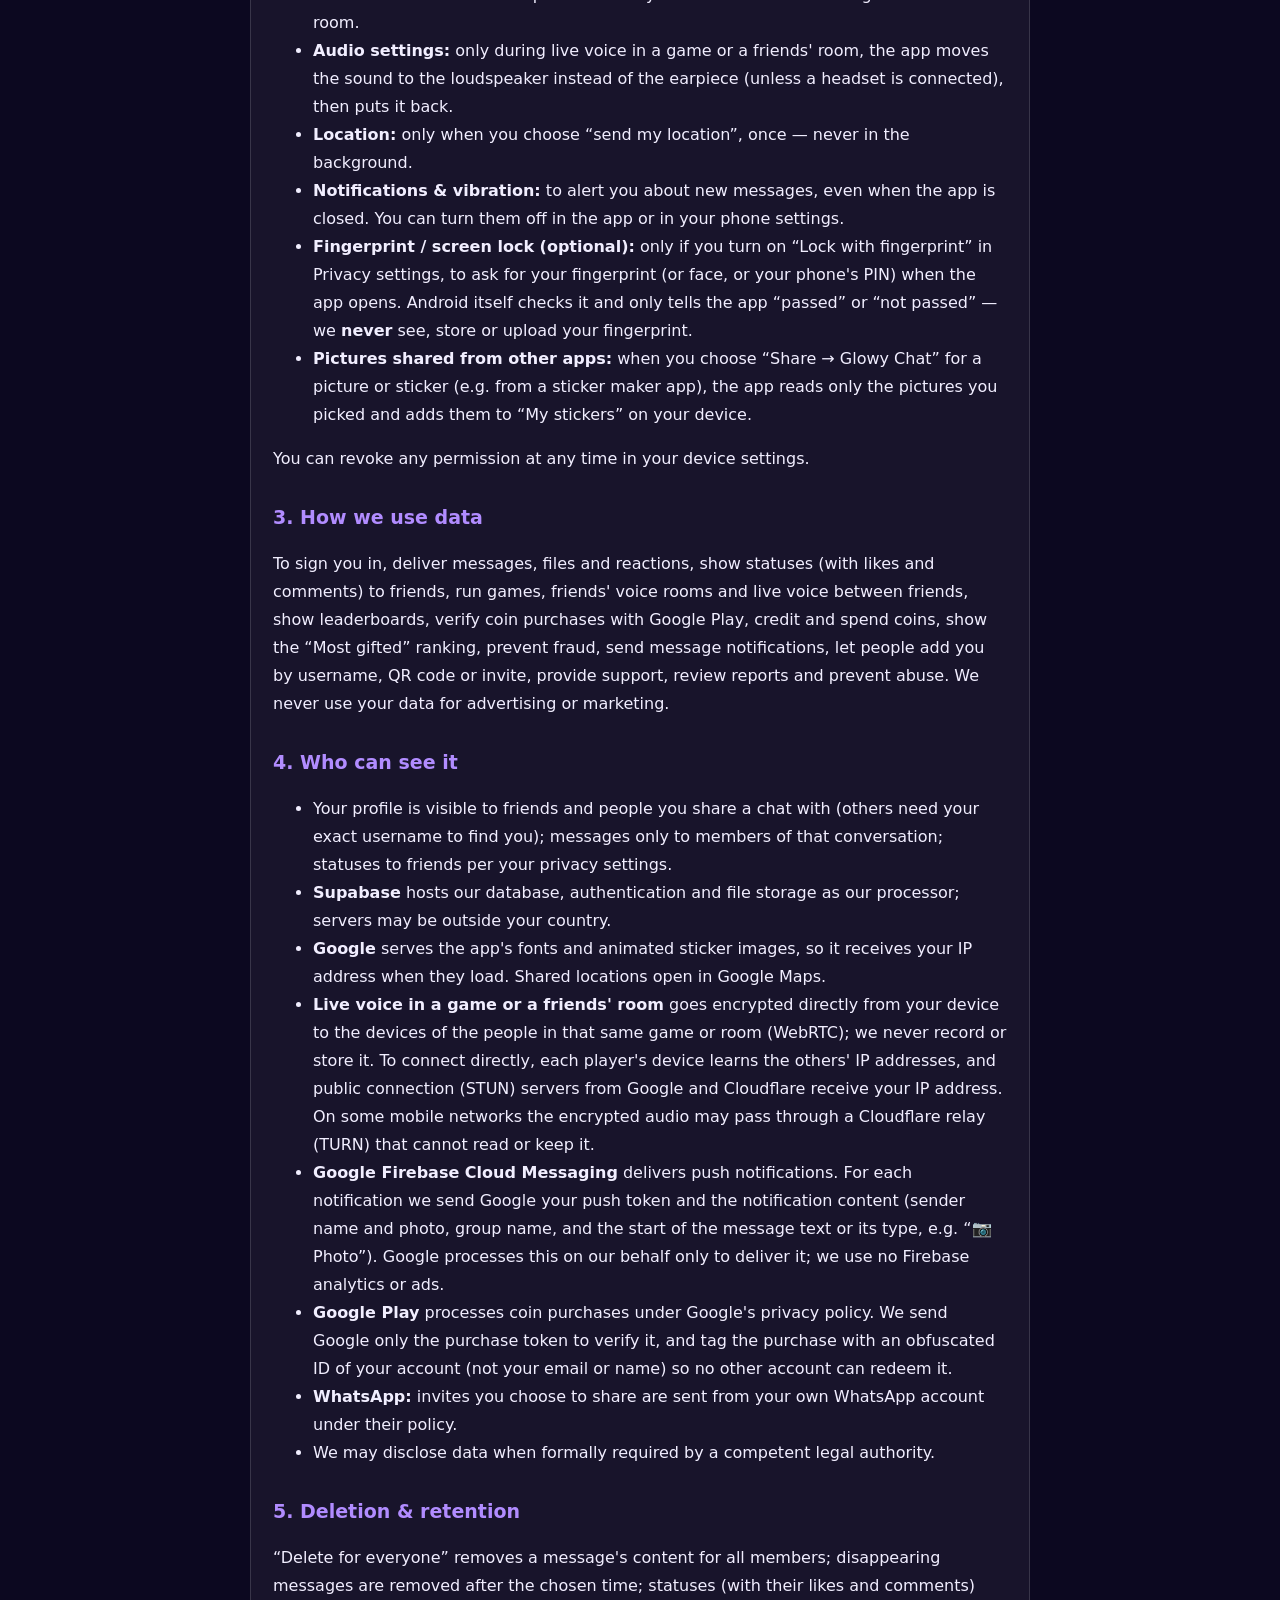
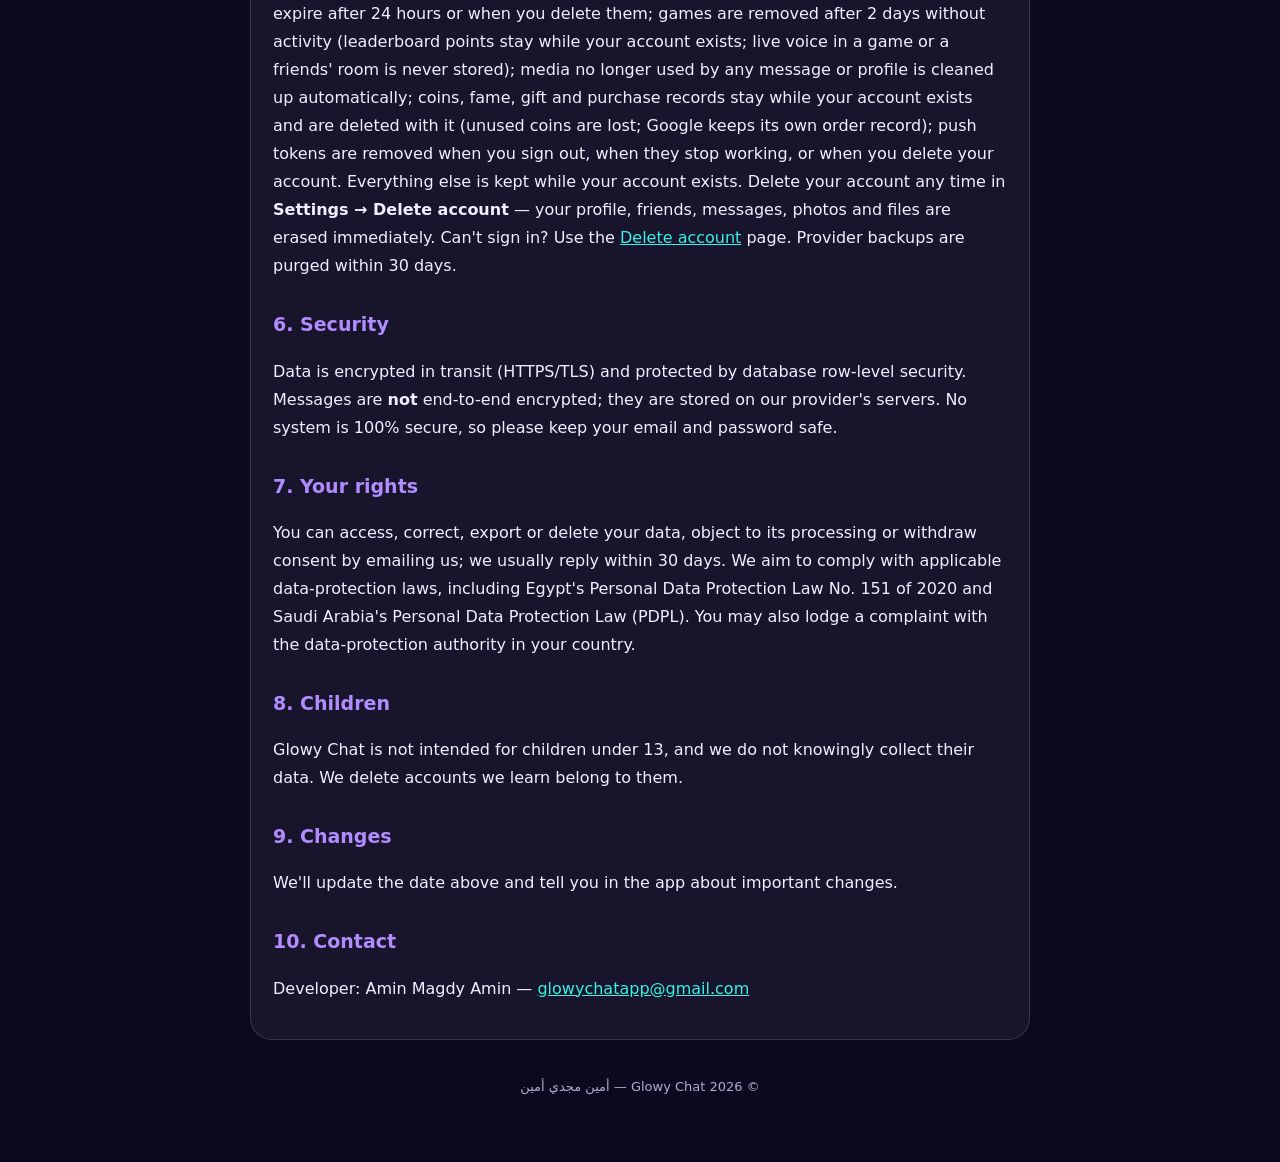
==== commit 02d0e7d7: "Disclose friends' voice rooms in the privacy policy. Co-authored-by: Cursor <cursoragent@cursor.com>" ====
--- a/privacy.html
+++ b/privacy.html
@@ -13,7 +13,7 @@
         <img src="glowy-icon-192.png" alt="Glowy Chat" />
         <div>
           <h1>سياسة الخصوصية</h1>
-          <div class="muted">آخر تحديث: 11 نوفمبر 2026</div>
+          <div class="muted">آخر تحديث: 13 نوفمبر 2026</div>
         </div>
       </header>
       <nav>
@@ -53,6 +53,10 @@
             ونحفظ نتائج الألعاب بين لاعبين حقيقيين (النقاط وعدد مرات الفوز) لعرض لوحة المتصدرين لأعضاء المحادثة.
           </li>
           <li>
+            <strong>غرف الأصدقاء:</strong> عند إنشاء غرفة أو الجلوس فيها، يرى أعضاء الغرفة فقط عنوانها، ومن يجلس على أي مقعد، وهل المايك مفتوح، والرسائل والهدايا داخلها.
+            خلفية الغرفة والمقاعد المقفلة إعدادات للغرفة يراها أعضاؤها. صوت المايك المباشر لا يُسجَّل ولا يُحفظ.
+          </li>
+          <li>
             <strong>العملات والمشتريات:</strong> رصيد عملاتك، ونقاط الشهرة، وإجمالي ما أنفقته على الهدايا، وموعد آخر هدية يومية استلمتها،
             وسجل الهدايا المدفوعة (من أرسلها ولمن وقيمتها ووقتها). وعند شراء عملات نحفظ سجل الشراء: الباقة، وعدد العملات، ووقت الشراء،
             و“رمز الشراء” ورقم الطلب من Google Play للتحقق من أن الدفع تم فعلاً ولمنع إضافة العملات مرتين.
@@ -72,8 +76,8 @@
         <h2>2. أذونات الجهاز</h2>
         <ul>
           <li><strong>الكاميرا:</strong> فقط عند التقاط صورة لإرسالها أو مسح رمز QR. لا تُحفظ الصورة ولا تُرفع إلا إذا أرسلتها بنفسك.</li>
-          <li><strong>الميكروفون:</strong> فقط أثناء الضغط على زر تسجيل رسالة صوتية أو رسالة اللاسلكي، أو عندما تفتح المايك بنفسك أثناء اللعب (المايك المباشر)، ويتوقف بمجرد أن تقفله أو تخرج من اللعبة.</li>
-          <li><strong>إعدادات الصوت:</strong> أثناء المايك المباشر فقط، يحوّل التطبيق الصوت إلى السماعة الخارجية بدلاً من سماعة المكالمات (إلا إذا كانت سماعة رأس متصلة)، ثم يعيده كما كان.</li>
+          <li><strong>الميكروفون:</strong> فقط أثناء الضغط على زر تسجيل رسالة صوتية أو رسالة اللاسلكي، أو عندما تفتح المايك بنفسك أثناء اللعب أو داخل غرفة الأصدقاء (المايك المباشر)، ويتوقف بمجرد أن تقفله أو تخرج من اللعبة أو الغرفة.</li>
+          <li><strong>إعدادات الصوت:</strong> أثناء المايك المباشر فقط (في لعبة أو غرفة أصدقاء)، يحوّل التطبيق الصوت إلى السماعة الخارجية بدلاً من سماعة المكالمات (إلا إذا كانت سماعة رأس متصلة)، ثم يعيده كما كان.</li>
           <li><strong>الموقع:</strong> فقط عند اختيار “إرسال موقعي” في رسالة، ولمرة واحدة، ولا يُستخدم في الخلفية مطلقاً.</li>
           <li><strong>الإشعارات والاهتزاز:</strong> لتنبيهك بالرسائل الجديدة حتى عندما يكون التطبيق مغلقاً. يمكنك إيقافها من إعدادات التطبيق أو من إعدادات الجهاز.</li>
           <li><strong>البصمة / قفل الشاشة (اختياري):</strong> فقط إذا فعّلت “القفل بالبصمة” من إعدادات الخصوصية، لطلب بصمتك (أو الوجه أو رمز قفل الهاتف) عند فتح التطبيق. يتحقق نظام Android نفسه من البصمة، ولا يحصل التطبيق إلا على نتيجة “تم التحقق” أو “لم يتم”؛ فنحن <strong>لا</strong> نطّلع على بصمتك ولا نحفظها ولا نرفعها إلى أي خادم.</li>
@@ -85,7 +89,7 @@
         <ul>
           <li>تسجيل الدخول وحماية حسابك.</li>
           <li>إيصال الرسائل والملفات والتفاعلات إلى أصدقائك ومجموعاتك، وعرض الحالات وما عليها من إعجابات وتعليقات.</li>
-          <li>تشغيل الألعاب والمايك المباشر بينك وبين أصدقائك، وعرض لوحة المتصدرين، وإرسال إشعارات الرسائل الجديدة.</li>
+          <li>تشغيل الألعاب وغرف الأصدقاء والمايك المباشر بينك وبين أصدقائك، وعرض لوحة المتصدرين، وإرسال إشعارات الرسائل الجديدة.</li>
           <li>التحقق من مشتريات العملات مع Google Play وإضافتها لرصيدك، وخصم قيمة الهدايا المدفوعة، وعرض ترتيب “الأكثر هدايا”، ومنع الاحتيال.</li>
           <li>تمكينك من إضافة أصدقائك عبر اسم المستخدم أو رمز QR أو رسالة الدعوة.</li>
           <li>الرد على طلبات الدعم، ومراجعة البلاغات، ومنع إساءة الاستخدام.</li>
@@ -107,7 +111,7 @@
             وعند فتح موقع مُرسَل على الخريطة، يُفتح في خرائط Google.
           </li>
           <li>
-            <strong>المايك المباشر أثناء اللعب:</strong> يصل صوتك مباشرة من جهازك إلى أجهزة الموجودين في اللعبة نفسها فقط (تقنية WebRTC) وهو مشفّر،
+            <strong>المايك المباشر أثناء اللعب أو داخل غرفة الأصدقاء:</strong> يصل صوتك مباشرة من جهازك إلى أجهزة الموجودين في اللعبة أو الغرفة نفسها فقط (تقنية WebRTC) وهو مشفّر،
             ولا نسجّله ولا نحفظه على خوادمنا. ولإتمام هذا الاتصال المباشر، يعرف جهاز كل لاعب عنوان IP الخاص بالآخرين،
             ونستخدم خوادم الربط العامة من Google وCloudflare (STUN) التي تتلقى عنوان IP الخاص بك فقط.
             وفي بعض شبكات الجوال قد يمر الصوت المشفّر عبر خادم تمرير لدى Cloudflare (TURN) دون أن يستطيع قراءته أو حفظه.
@@ -174,7 +178,7 @@
 
       <section id="english" dir="ltr" lang="en">
         <h1 style="font-size: 24px">Privacy Policy (English)</h1>
-        <p class="muted">Last updated: November 11, 2026</p>
+        <p class="muted">Last updated: November 13, 2026</p>
         <p>
           <strong>Glowy Chat</strong> (“the app”) is a chat app owned and operated by <strong>Amin Magdy Amin</strong> (أمين مجدي أمين), “we”.
           This policy explains what data we collect, how we use it, who can see it, and your rights.
@@ -191,6 +195,7 @@
           <li><strong>Birthday (optional):</strong> day and month only, never the year, if you add it in Settings. Only your friends can see it, to be reminded of it. You can remove it at any time.</li>
           <li><strong>Streaks (🔥):</strong> how many days in a row you and a friend both sent messages, computed automatically from message times and shown only to the two of you.</li>
           <li><strong>Games (Ludo, Snakes &amp; Ladders, XO):</strong> the game state (players, colors, moves, result), visible to members of that chat — or, if the host locks the room 🔒, only to its players; while you have a game open, players can see that you're watching or online in it. Results of games between real players (points and wins) are kept for the chat's leaderboard.</li>
+          <li><strong>Friends' voice rooms:</strong> if you create or sit in a room, only members of that room can see its title, who is in which seat, whether a mic is on, and the messages and gifts sent there. The room background and closed seats are room settings visible to those members. Live voice is never recorded or stored.</li>
           <li><strong>Coins &amp; purchases:</strong> your coin balance, fame points, total coins spent on gifts, when you last took the daily coins, and a log of paid gifts (who sent which gift to whom, its value and time). When you buy coins we keep a purchase record — the pack, number of coins, time, and Google Play's purchase token and order ID — to verify the payment really happened and never credit it twice. Payment is handled entirely by Google Play; we never see or store your card or payment details. If you receive paid gifts, your name, photo and fame points can appear in the “Most gifted” ranking.</li>
           <li><strong>Push token:</strong> an app-specific notification identifier for your device, used to deliver message notifications even when the app is closed. It is not your phone number or hardware ID.</li>
           <li><strong>Activity:</strong> last seen / online, “typing…”, and read receipts — controllable in Privacy settings.</li>
@@ -202,8 +207,8 @@
         <h2>2. Device permissions</h2>
         <ul>
           <li><strong>Camera:</strong> only while you take a photo to send or scan a QR code.</li>
-          <li><strong>Microphone:</strong> only while you hold the button to record a voice or walkie-talkie message, or when you switch on the live mic during a game yourself — it stops as soon as you turn it off or leave the game.</li>
-          <li><strong>Audio settings:</strong> only during live game voice, the app moves the sound to the loudspeaker instead of the earpiece (unless a headset is connected), then puts it back.</li>
+          <li><strong>Microphone:</strong> only while you hold the button to record a voice or walkie-talkie message, or when you switch on the live mic yourself during a game or inside a friends' voice room — it stops as soon as you turn it off or leave the game or the room.</li>
+          <li><strong>Audio settings:</strong> only during live voice in a game or a friends' room, the app moves the sound to the loudspeaker instead of the earpiece (unless a headset is connected), then puts it back.</li>
           <li><strong>Location:</strong> only when you choose “send my location”, once — never in the background.</li>
           <li><strong>Notifications &amp; vibration:</strong> to alert you about new messages, even when the app is closed. You can turn them off in the app or in your phone settings.</li>
           <li><strong>Fingerprint / screen lock (optional):</strong> only if you turn on “Lock with fingerprint” in Privacy settings, to ask for your fingerprint (or face, or your phone's PIN) when the app opens. Android itself checks it and only tells the app “passed” or “not passed” — we <strong>never</strong> see, store or upload your fingerprint.</li>
@@ -212,14 +217,14 @@
         <p>You can revoke any permission at any time in your device settings.</p>
 
         <h2>3. How we use data</h2>
-        <p>To sign you in, deliver messages, files and reactions, show statuses (with likes and comments) to friends, run games and live game voice between friends, show leaderboards, verify coin purchases with Google Play, credit and spend coins, show the “Most gifted” ranking, prevent fraud, send message notifications, let people add you by username, QR code or invite, provide support, review reports and prevent abuse. We never use your data for advertising or marketing.</p>
+        <p>To sign you in, deliver messages, files and reactions, show statuses (with likes and comments) to friends, run games, friends' voice rooms and live voice between friends, show leaderboards, verify coin purchases with Google Play, credit and spend coins, show the “Most gifted” ranking, prevent fraud, send message notifications, let people add you by username, QR code or invite, provide support, review reports and prevent abuse. We never use your data for advertising or marketing.</p>
 
         <h2>4. Who can see it</h2>
         <ul>
           <li>Your profile is visible to friends and people you share a chat with (others need your exact username to find you); messages only to members of that conversation; statuses to friends per your privacy settings.</li>
           <li><strong>Supabase</strong> hosts our database, authentication and file storage as our processor; servers may be outside your country.</li>
           <li><strong>Google</strong> serves the app's fonts and animated sticker images, so it receives your IP address when they load. Shared locations open in Google Maps.</li>
-          <li><strong>Live game voice</strong> goes encrypted directly from your device to the devices of the people in that game (WebRTC); we never record or store it. To connect directly, each player's device learns the others' IP addresses, and public connection (STUN) servers from Google and Cloudflare receive your IP address. On some mobile networks the encrypted audio may pass through a Cloudflare relay (TURN) that cannot read or keep it.</li>
+          <li><strong>Live voice in a game or a friends' room</strong> goes encrypted directly from your device to the devices of the people in that same game or room (WebRTC); we never record or store it. To connect directly, each player's device learns the others' IP addresses, and public connection (STUN) servers from Google and Cloudflare receive your IP address. On some mobile networks the encrypted audio may pass through a Cloudflare relay (TURN) that cannot read or keep it.</li>
           <li><strong>Google Firebase Cloud Messaging</strong> delivers push notifications. For each notification we send Google your push token and the notification content (sender name and photo, group name, and the start of the message text or its type, e.g. “📷 Photo”). Google processes this on our behalf only to deliver it; we use no Firebase analytics or ads.</li>
           <li><strong>Google Play</strong> processes coin purchases under Google's privacy policy. We send Google only the purchase token to verify it, and tag the purchase with an obfuscated ID of your account (not your email or name) so no other account can redeem it.</li>
           <li><strong>WhatsApp:</strong> invites you choose to share are sent from your own WhatsApp account under their policy.</li>
@@ -229,7 +234,7 @@
         <h2>5. Deletion &amp; retention</h2>
         <p>
           “Delete for everyone” removes a message's content for all members; disappearing messages are removed after the chosen time;
-          statuses (with their likes and comments) expire after 24 hours or when you delete them; games are removed after 2 days without activity (leaderboard points stay while your account exists; live game voice is never stored);
+          statuses (with their likes and comments) expire after 24 hours or when you delete them; games are removed after 2 days without activity (leaderboard points stay while your account exists; live voice in a game or a friends' room is never stored);
           media no longer used by any message or profile is cleaned up automatically; coins, fame, gift and purchase records stay while your account exists and are deleted with it (unused coins are lost; Google keeps its own order record); push tokens are removed when you sign out, when they stop working, or when you delete your account.
           Everything else is kept while your account exists. Delete your account any time in <strong>Settings → Delete account</strong> — your profile, friends, messages,
           photos and files are erased immediately. Can't sign in? Use the <a href="delete-account.html">Delete account</a> page. Provider backups are purged within 30 days.
